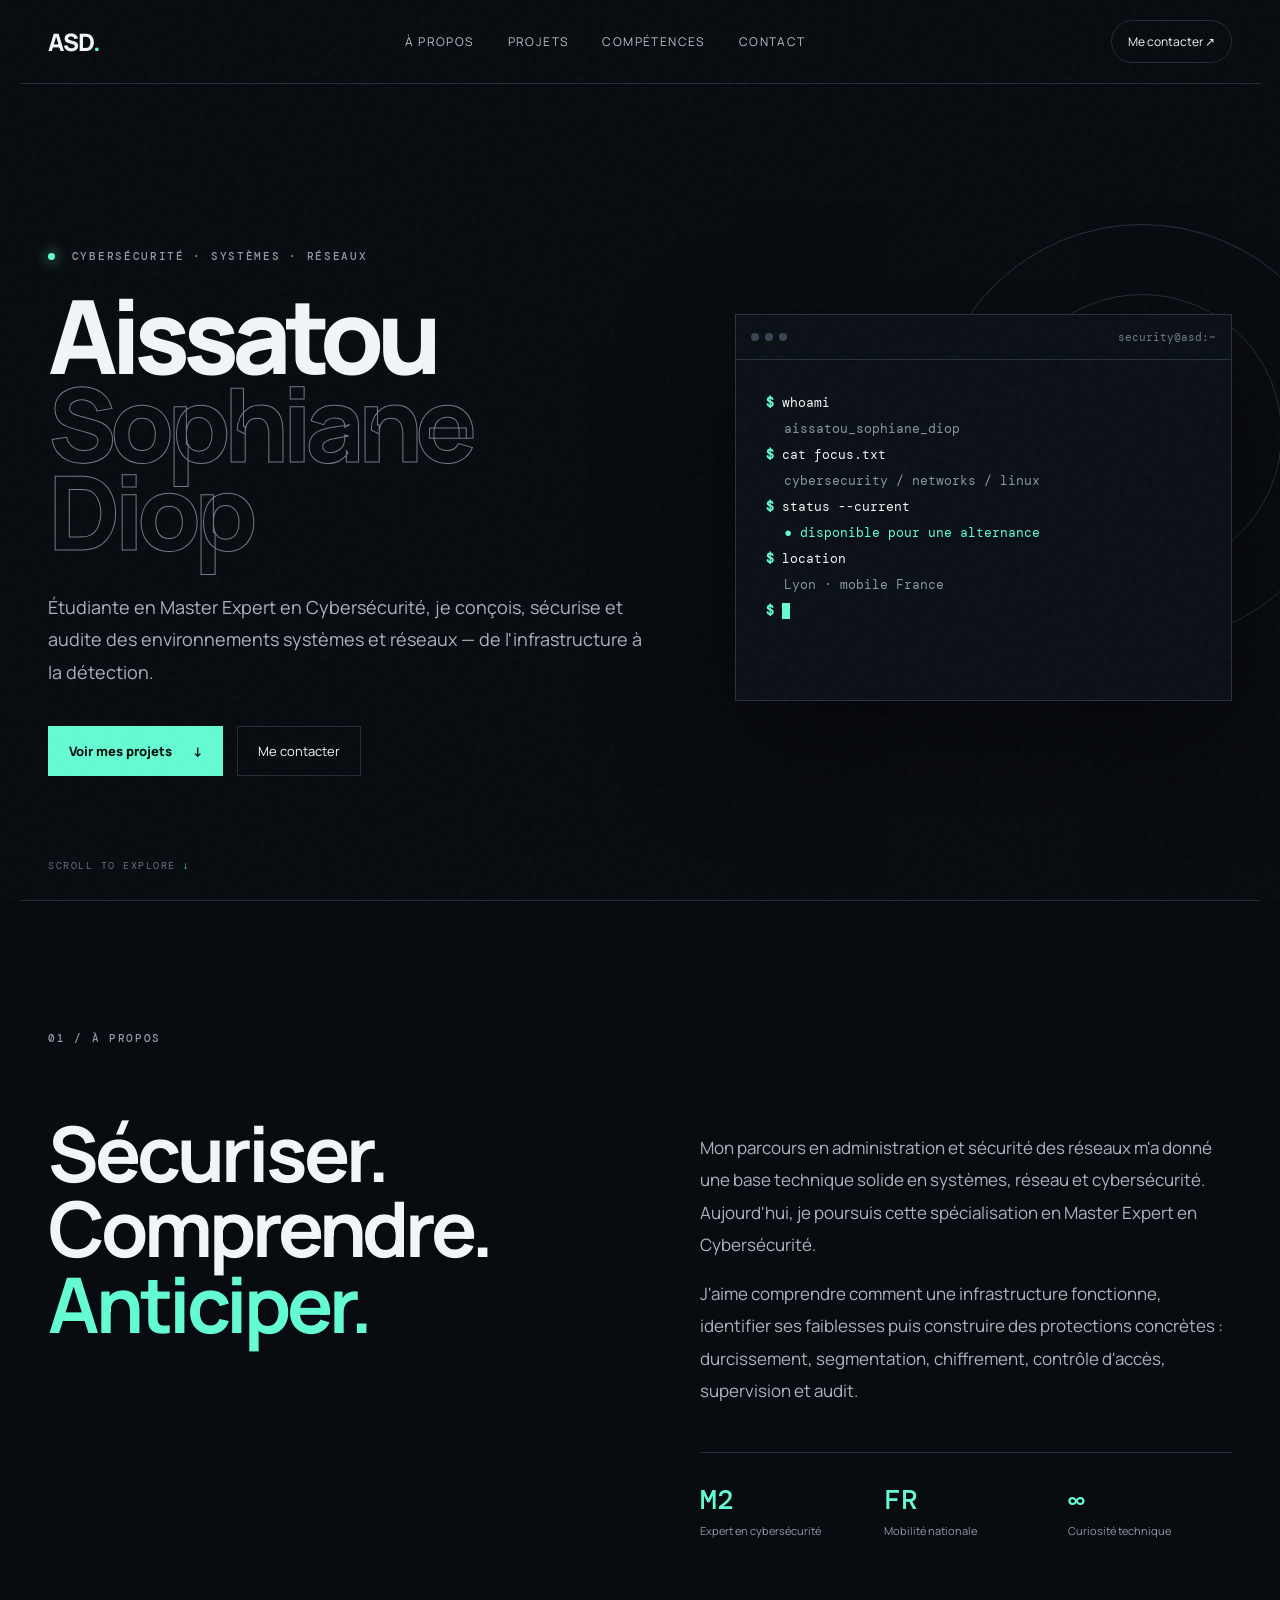
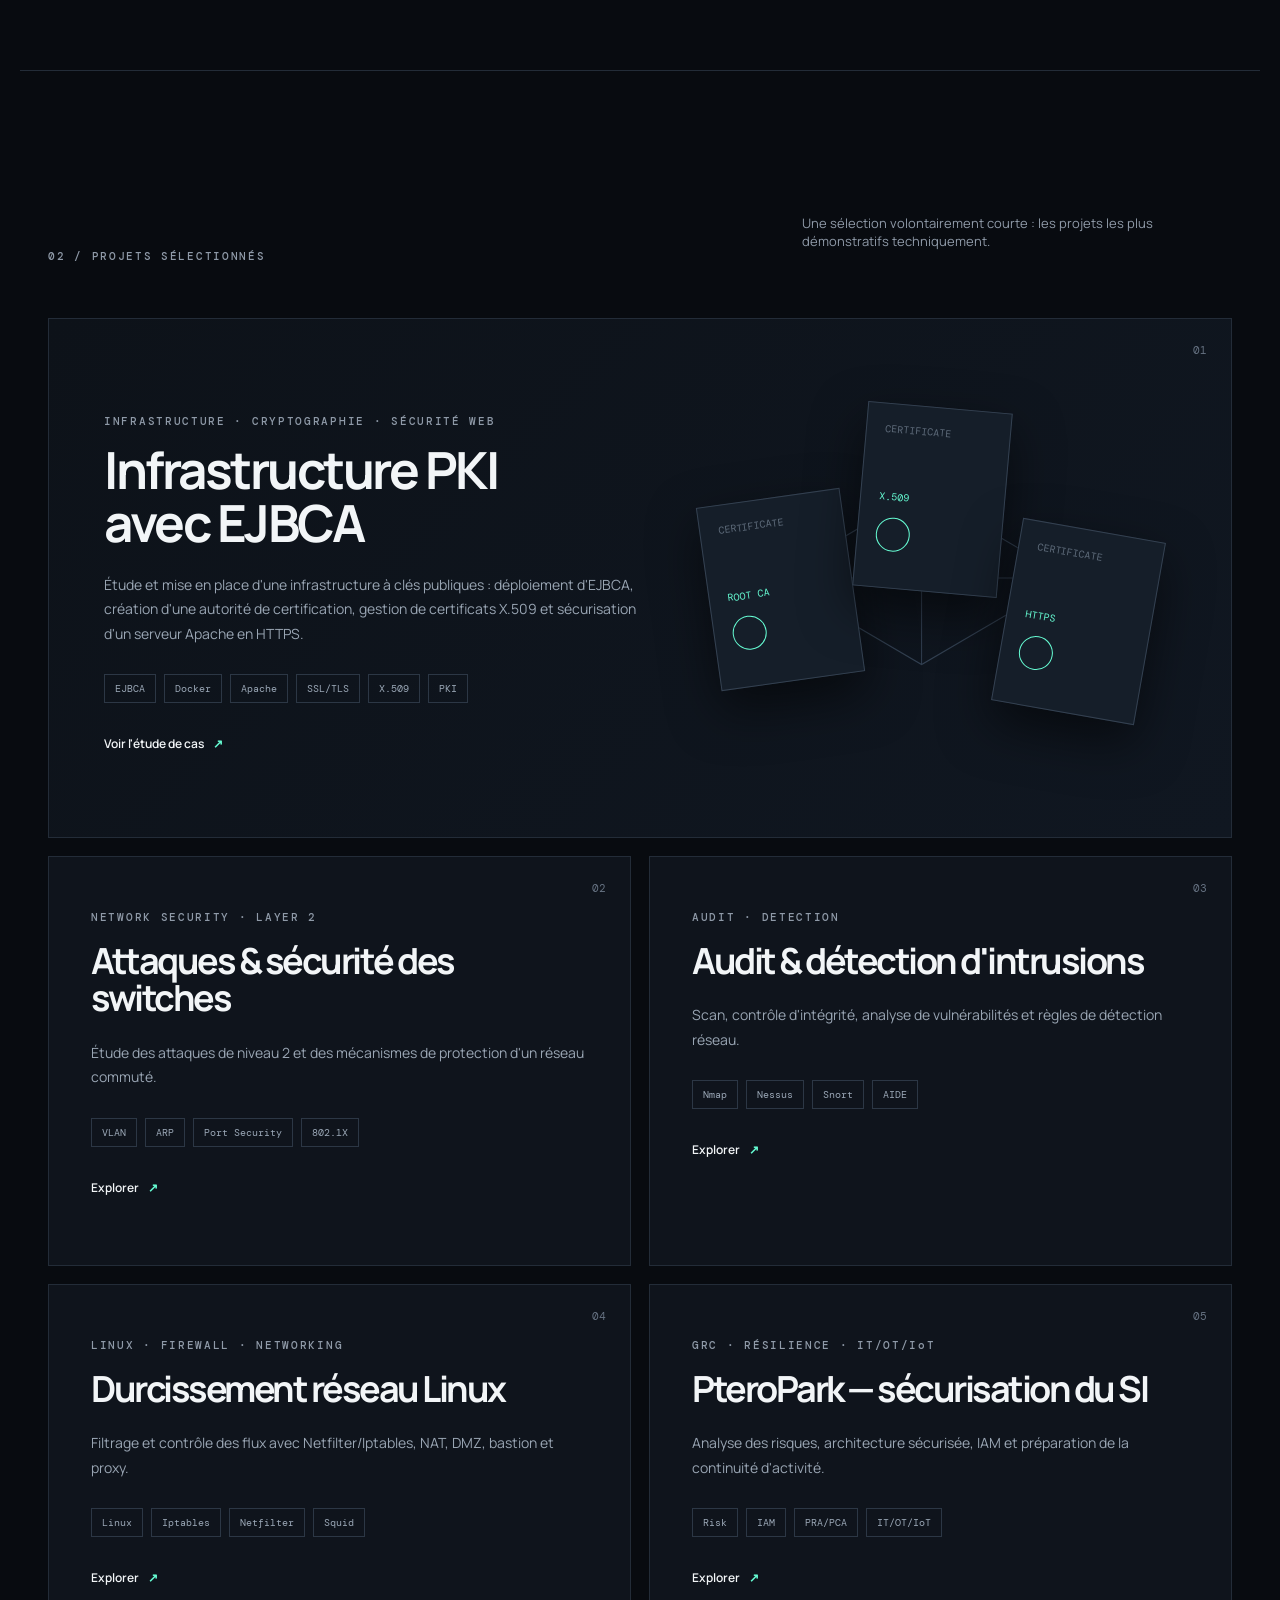
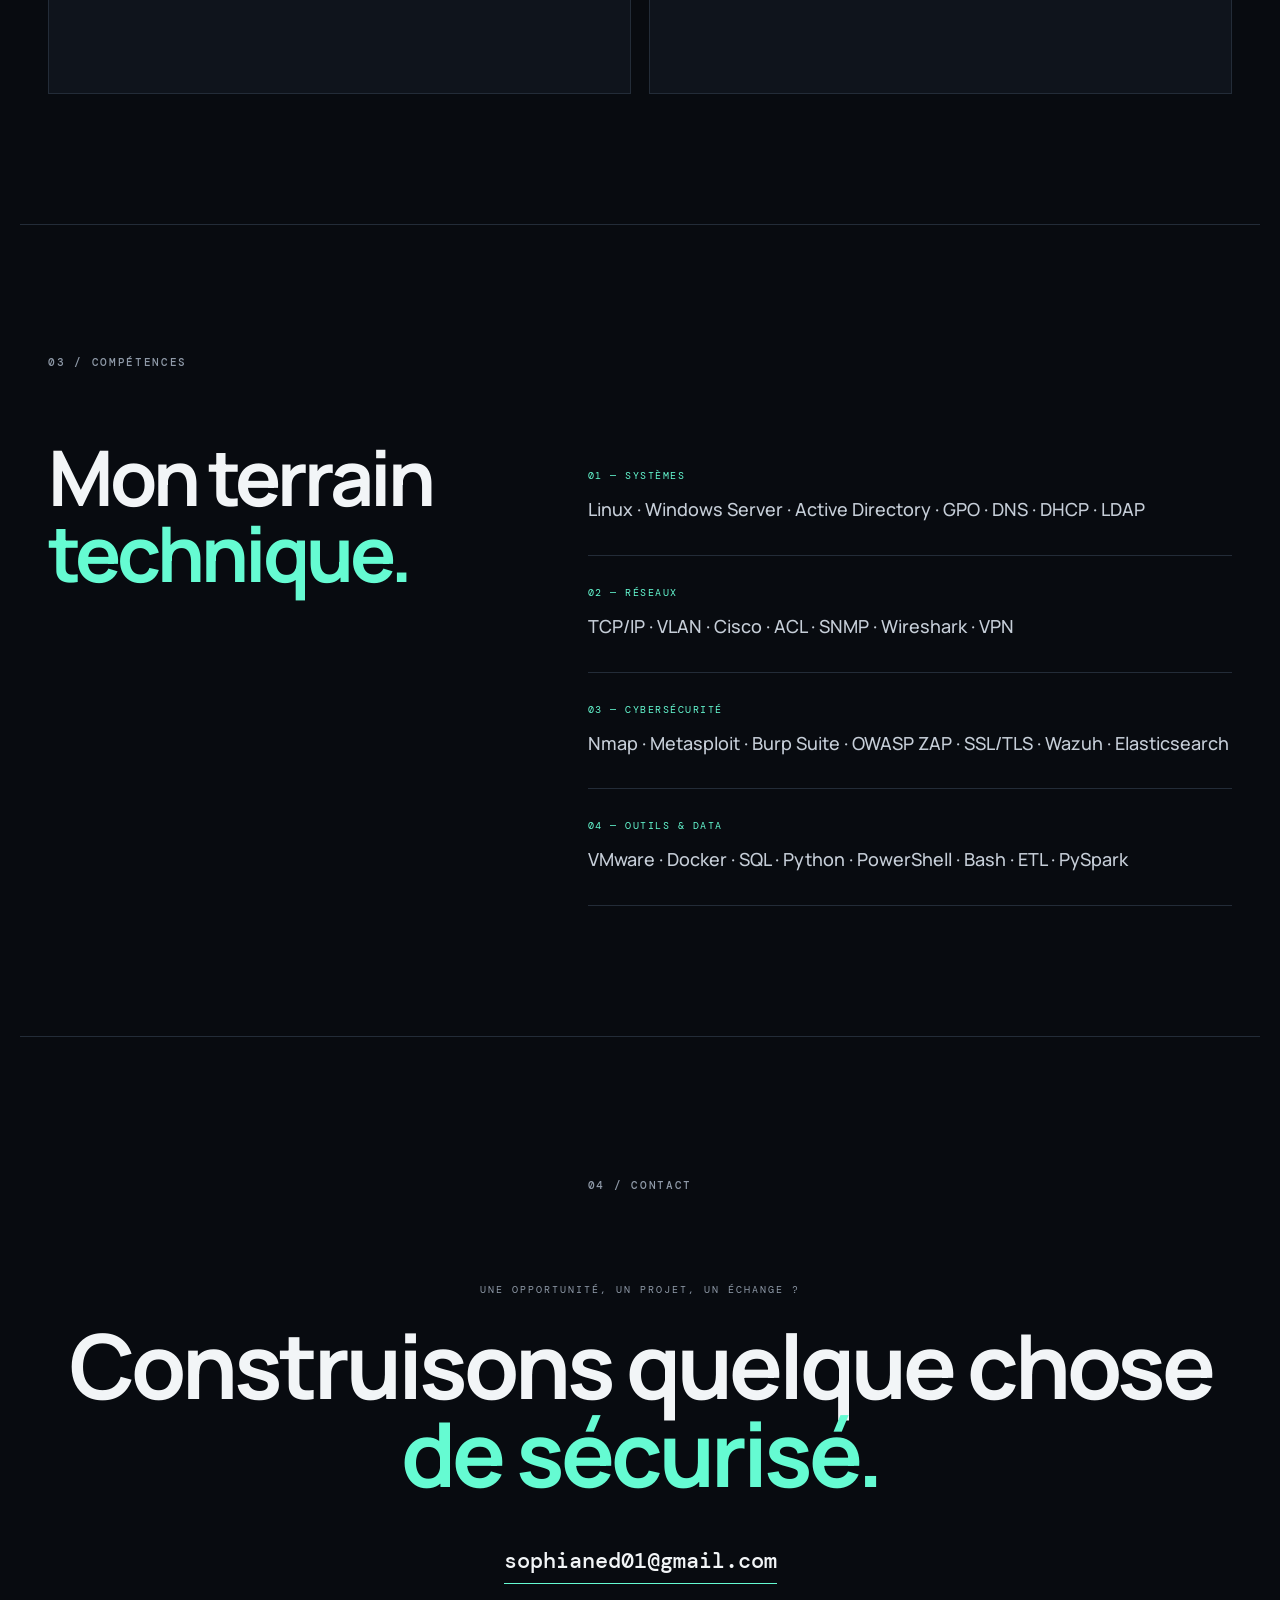
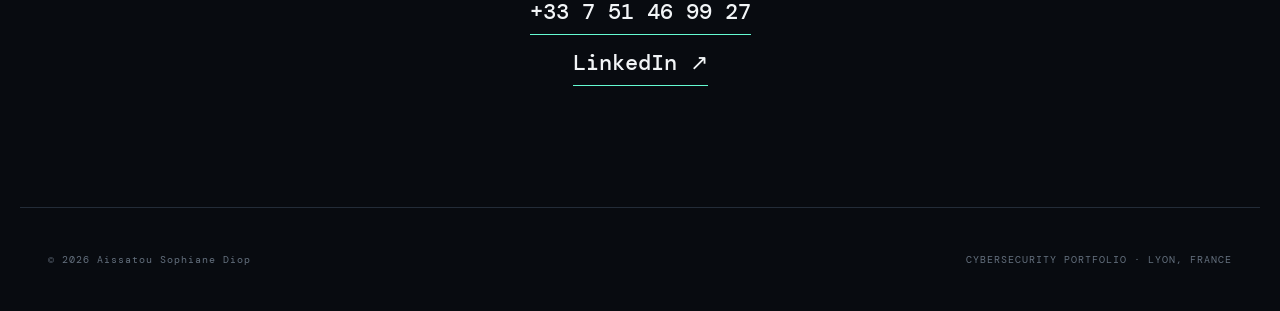
==== index.html @ dedabc11 "Add files via upload" ====
<!DOCTYPE html>
<html lang="fr">
<head>
  <meta charset="UTF-8" />
  <meta name="viewport" content="width=device-width, initial-scale=1.0" />
  <meta name="description" content="Portfolio cybersécurité d'Aissatou Sophiane Diop — systèmes, réseaux, audit et sécurité." />
  <title>Aissatou Sophiane Diop | Cybersécurité</title>
  <link rel="preconnect" href="https://fonts.googleapis.com">
  <link rel="preconnect" href="https://fonts.gstatic.com" crossorigin>
  <link href="https://fonts.googleapis.com/css2?family=DM+Mono:wght@300;400;500&family=Manrope:wght@400;500;600;700;800&display=swap" rel="stylesheet">
  <link rel="stylesheet" href="styles.css" />
</head>
<body>
  <div class="noise"></div>

  <header class="nav">
    <a class="brand" href="#top">ASD<span>.</span></a>
    <nav>
      <a href="#about">À propos</a>
      <a href="#projects">Projets</a>
      <a href="#skills">Compétences</a>
      <a href="#contact">Contact</a>
    </nav>
    <a class="nav-cta" href="#contact">Me contacter ↗</a>
  </header>

  <main id="top">
    <section class="hero">
      <div class="hero-copy reveal">
        <p class="eyebrow"><span class="dot"></span> CYBERSÉCURITÉ · SYSTÈMES · RÉSEAUX</p>
        <h1>Aissatou<br><span>Sophiane Diop</span></h1>
        <p class="hero-text">
          Étudiante en Master Expert en Cybersécurité, je conçois, sécurise et audite
          des environnements systèmes et réseaux — de l'infrastructure à la détection.
        </p>
        <div class="hero-actions">
          <a class="btn primary" href="#projects">Voir mes projets <span>↓</span></a>
          <a class="btn ghost" href="#contact">Me contacter</a>
        </div>
      </div>

      <div class="hero-visual reveal">
        <div class="terminal">
          <div class="terminal-bar">
            <div><i></i><i></i><i></i></div>
            <span>security@asd:~</span>
          </div>
          <div class="terminal-body">
            <p><b>$</b> whoami</p>
            <p class="output">aissatou_sophiane_diop</p>
            <p><b>$</b> cat focus.txt</p>
            <p class="output">cybersecurity / networks / linux</p>
            <p><b>$</b> status --current</p>
            <p class="output success">● disponible pour une alternance</p>
            <p><b>$</b> location</p>
            <p class="output">Lyon · mobile France</p>
            <p class="cursor"><b>$</b> <span></span></p>
          </div>
        </div>
        <div class="orbit orbit-a"></div>
        <div class="orbit orbit-b"></div>
      </div>

      <div class="scroll-note">SCROLL TO EXPLORE <span>↓</span></div>
    </section>

    <section class="about section" id="about">
      <div class="section-index">01 / À PROPOS</div>
      <div class="about-grid">
        <h2 class="reveal">Sécuriser.<br>Comprendre.<br><span>Anticiper.</span></h2>
        <div class="about-copy reveal">
          <p>
            Mon parcours en administration et sécurité des réseaux m'a donné une base
            technique solide en systèmes, réseau et cybersécurité. Aujourd'hui, je poursuis
            cette spécialisation en Master Expert en Cybersécurité.
          </p>
          <p>
            J'aime comprendre comment une infrastructure fonctionne, identifier ses
            faiblesses puis construire des protections concrètes : durcissement,
            segmentation, chiffrement, contrôle d'accès, supervision et audit.
          </p>
          <div class="facts">
            <div><strong>M2</strong><span>Expert en cybersécurité</span></div>
            <div><strong>FR</strong><span>Mobilité nationale</span></div>
            <div><strong>∞</strong><span>Curiosité technique</span></div>
          </div>
        </div>
      </div>
    </section>

    <section class="projects section" id="projects">
      <div class="section-head">
        <div class="section-index">02 / PROJETS SÉLECTIONNÉS</div>
        <p>Une sélection volontairement courte : les projets les plus démonstratifs techniquement.</p>
      </div>

      <article class="project featured reveal">
        <div class="project-number">01</div>
        <div class="project-content">
          <p class="project-type">INFRASTRUCTURE · CRYPTOGRAPHIE · SÉCURITÉ WEB</p>
          <h3>Infrastructure PKI<br>avec EJBCA</h3>
          <p>
            Étude et mise en place d'une infrastructure à clés publiques : déploiement
            d'EJBCA, création d'une autorité de certification, gestion de certificats
            X.509 et sécurisation d'un serveur Apache en HTTPS.
          </p>
          <div class="tags">
            <span>EJBCA</span><span>Docker</span><span>Apache</span>
            <span>SSL/TLS</span><span>X.509</span><span>PKI</span>
          </div>
          <button class="project-link" data-project="pki">Voir l'étude de cas <span>↗</span></button>
        </div>
        <div class="project-art pki-art" aria-hidden="true">
          <div class="cert cert-1"><span>ROOT CA</span><i></i></div>
          <div class="cert cert-2"><span>X.509</span><i></i></div>
          <div class="cert cert-3"><span>HTTPS</span><i></i></div>
          <svg viewBox="0 0 500 360">
            <path d="M105 180 L250 95 L395 180 L250 265 Z" />
            <path d="M250 95 L250 265" />
            <path d="M105 180 L395 180" />
          </svg>
        </div>
      </article>

      <div class="project-grid">
        <article class="project-card reveal">
          <div class="project-number">02</div>
          <p class="project-type">NETWORK SECURITY · LAYER 2</p>
          <h3>Attaques & sécurité des switches</h3>
          <p>Étude des attaques de niveau 2 et des mécanismes de protection d'un réseau commuté.</p>
          <div class="tags">
            <span>VLAN</span><span>ARP</span><span>Port Security</span><span>802.1X</span>
          </div>
          <button class="project-link" data-project="switch">Explorer <span>↗</span></button>
        </article>

        <article class="project-card reveal">
          <div class="project-number">03</div>
          <p class="project-type">AUDIT · DETECTION</p>
          <h3>Audit & détection d'intrusions</h3>
          <p>Scan, contrôle d'intégrité, analyse de vulnérabilités et règles de détection réseau.</p>
          <div class="tags">
            <span>Nmap</span><span>Nessus</span><span>Snort</span><span>AIDE</span>
          </div>
          <button class="project-link" data-project="audit">Explorer <span>↗</span></button>
        </article>

        <article class="project-card reveal">
          <div class="project-number">04</div>
          <p class="project-type">LINUX · FIREWALL · NETWORKING</p>
          <h3>Durcissement réseau Linux</h3>
          <p>Filtrage et contrôle des flux avec Netfilter/Iptables, NAT, DMZ, bastion et proxy.</p>
          <div class="tags">
            <span>Linux</span><span>Iptables</span><span>Netfilter</span><span>Squid</span>
          </div>
          <button class="project-link" data-project="linux">Explorer <span>↗</span></button>
        </article>

        <article class="project-card reveal">
          <div class="project-number">05</div>
          <p class="project-type">GRC · RÉSILIENCE · IT/OT/IoT</p>
          <h3>PteroPark — sécurisation du SI</h3>
          <p>Analyse des risques, architecture sécurisée, IAM et préparation de la continuité d'activité.</p>
          <div class="tags">
            <span>Risk</span><span>IAM</span><span>PRA/PCA</span><span>IT/OT/IoT</span>
          </div>
          <button class="project-link" data-project="ptero">Explorer <span>↗</span></button>
        </article>
      </div>
    </section>

    <section class="skills section" id="skills">
      <div class="section-index">03 / COMPÉTENCES</div>
      <div class="skills-layout">
        <h2 class="reveal">Mon terrain<br><span>technique.</span></h2>
        <div class="skill-groups reveal">
          <div>
            <p>01 — SYSTÈMES</p>
            <h3>Linux · Windows Server · Active Directory · GPO · DNS · DHCP · LDAP</h3>
          </div>
          <div>
            <p>02 — RÉSEAUX</p>
            <h3>TCP/IP · VLAN · Cisco · ACL · SNMP · Wireshark · VPN</h3>
          </div>
          <div>
            <p>03 — CYBERSÉCURITÉ</p>
            <h3>Nmap · Metasploit · Burp Suite · OWASP ZAP · SSL/TLS · Wazuh · Elasticsearch</h3>
          </div>
          <div>
            <p>04 — OUTILS & DATA</p>
            <h3>VMware · Docker · SQL · Python · PowerShell · Bash · ETL · PySpark</h3>
          </div>
        </div>
      </div>
    </section>

    <section class="contact section" id="contact">
      <p class="section-index">04 / CONTACT</p>

<div class="contact-wrap reveal">
    <p>UNE OPPORTUNITÉ, UN PROJET, UN ÉCHANGE ?</p>

    <h2>
        Construisons quelque chose<br>
        <span>de sécurisé.</span>
    </h2>

    <!-- EMAIL -->
    <a href="mailto:sophianed01@gmail.com" class="email">
        sophianed01@gmail.com
    </a>

    <br><br>

    <!-- TÉLÉPHONE -->
    <a href="tel:+33751469927" class="email">
        +33 7 51 46 99 27
    </a>

    <br><br>

    <!-- LINKEDIN -->
    <a href="https://www.linkedin.com/in/aissatou-sophiane-diop/"
       target="_blank"
       rel="noopener noreferrer"
       class="email">
        LinkedIn ↗
    </a>
</div>

</a>
  </main>

  <footer>
    <p>© <span id="year"></span> Aissatou Sophiane Diop</p>
    <p>CYBERSECURITY PORTFOLIO · LYON, FRANCE</p>
  </footer>

  <dialog id="projectModal">
    <button class="close" aria-label="Fermer">×</button>
    <div id="modalContent"></div>
  </dialog>

  <script src="script.js"></script>
</body>
</html>
---- styles.css ----
:root{
  --bg:#080b10;--panel:#0f141c;--panel2:#131a24;--text:#f2f5f7;--muted:#8f9aa8;
  --line:#232c38;--accent:#65fbd2;--accent2:#7c8cff;--max:1240px;
}
*{box-sizing:border-box}html{scroll-behavior:smooth}body{margin:0;background:var(--bg);color:var(--text);
font-family:"Manrope",sans-serif;overflow-x:hidden}.noise{position:fixed;inset:0;pointer-events:none;z-index:20;
opacity:.035;background-image:url("data:image/svg+xml,%3Csvg viewBox='0 0 180 180' xmlns='http://www.w3.org/2000/svg'%3E%3Cfilter id='n'%3E%3CfeTurbulence type='fractalNoise' baseFrequency='.9' numOctaves='4' stitchTiles='stitch'/%3E%3C/filter%3E%3Crect width='100%25' height='100%25' filter='url(%23n)' opacity='.8'/%3E%3C/svg%3E")}
a{color:inherit;text-decoration:none}.nav{height:84px;max-width:var(--max);margin:auto;display:flex;align-items:center;
justify-content:space-between;padding:0 28px;border-bottom:1px solid var(--line);position:relative;z-index:10}.brand{font-size:24px;
font-weight:800;letter-spacing:-1px}.brand span,.about h2 span,.skills h2 span,.contact h2 span{color:var(--accent)}
.nav nav{display:flex;gap:34px}.nav nav a{font-size:12px;text-transform:uppercase;letter-spacing:1.4px;color:#b9c2cc}
.nav nav a:hover{color:var(--accent)}.nav-cta{border:1px solid var(--line);padding:12px 16px;border-radius:99px;font-size:12px}
.hero{min-height:calc(100vh - 84px);max-width:var(--max);margin:auto;padding:100px 28px 70px;display:grid;
grid-template-columns:1.1fr .9fr;gap:80px;align-items:center;position:relative}.eyebrow,.project-type,.section-index{
font:500 11px "DM Mono",monospace;letter-spacing:1.7px;color:var(--muted)}.dot{width:7px;height:7px;border-radius:50%;
background:var(--accent);display:inline-block;margin-right:8px;box-shadow:0 0 14px var(--accent)}h1{font-size:clamp(64px,8vw,118px);
line-height:.86;letter-spacing:-7px;margin:28px 0 36px;font-weight:800}h1 span{color:transparent;-webkit-text-stroke:1px #6f7b89}
.hero-text{font-size:18px;line-height:1.8;color:#aab4c0;max-width:620px}.hero-actions{display:flex;gap:14px;margin-top:38px}
.btn{padding:15px 20px;border:1px solid var(--line);font-size:13px}.btn.primary{background:var(--accent);color:#06100d;border-color:var(--accent);
font-weight:800}.btn span{margin-left:18px}.terminal{background:#0b1017;border:1px solid #273241;box-shadow:0 40px 100px #0008;position:relative;z-index:2}
.terminal-bar{height:45px;border-bottom:1px solid #273241;display:flex;align-items:center;justify-content:space-between;padding:0 15px;
font:11px "DM Mono";color:#6f7a88}.terminal-bar i{display:inline-block;width:8px;height:8px;border-radius:50%;background:#394352;margin-right:6px}
.terminal-body{padding:30px;font:13px/2 "DM Mono";min-height:340px}.terminal-body p{margin:0}.terminal-body b{color:var(--accent)}
.output{color:#8895a5;padding-left:18px}.output.success{color:var(--accent)}.cursor span{display:inline-block;width:8px;height:16px;
background:var(--accent);vertical-align:middle;animation:blink 1s steps(1) infinite}@keyframes blink{50%{opacity:0}}
.hero-visual{position:relative}.orbit{position:absolute;border:1px solid #263140;border-radius:50%;z-index:0}.orbit-a{width:420px;height:420px;
right:-120px;top:-90px}.orbit-b{width:280px;height:280px;right:-50px;top:-20px}.scroll-note{position:absolute;bottom:28px;left:28px;
font:10px "DM Mono";letter-spacing:1.5px;color:#657181}.scroll-note span{color:var(--accent)}.section{max-width:var(--max);margin:auto;
padding:130px 28px;border-top:1px solid var(--line)}.about-grid{display:grid;grid-template-columns:1fr 1fr;gap:120px;margin-top:70px}
h2{font-size:clamp(50px,6vw,84px);line-height:.98;letter-spacing:-4px;margin:0}.about-copy>p{font-size:17px;line-height:1.9;color:#aab4c0}
.facts{display:grid;grid-template-columns:repeat(3,1fr);border-top:1px solid var(--line);margin-top:45px;padding-top:28px;gap:20px}
.facts strong{display:block;font:500 28px "DM Mono";color:var(--accent)}.facts span{font-size:11px;color:var(--muted)}
.section-head{display:flex;justify-content:space-between;align-items:end;margin-bottom:55px}.section-head>p{color:var(--muted);font-size:13px;max-width:430px}
.project{border:1px solid var(--line);background:linear-gradient(135deg,#0d1219,#101721);position:relative}.featured{min-height:520px;
display:grid;grid-template-columns:1.05fr .95fr;padding:55px;overflow:hidden}.project-number{font:11px "DM Mono";color:#667282;position:absolute;top:24px;right:24px}
.project-content{align-self:center;position:relative;z-index:2}.project h3,.project-card h3{font-size:clamp(34px,4vw,58px);line-height:1.03;
letter-spacing:-2.5px;margin:15px 0 24px}.project-content>p:not(.project-type),.project-card>p:not(.project-type){color:#99a5b3;line-height:1.75;font-size:14px;max-width:560px}
.tags{display:flex;gap:8px;flex-wrap:wrap;margin:28px 0}.tags span{font:10px "DM Mono";padding:7px 10px;border:1px solid #2c3745;color:#9ba8b7}
.project-link{background:none;border:0;color:var(--text);padding:0;font:600 12px "Manrope";cursor:pointer}.project-link span{color:var(--accent);margin-left:7px}
.project-art{position:relative;min-height:400px}.project-art svg{position:absolute;width:100%;height:100%;inset:0;fill:none;stroke:#334152;stroke-width:1}
.cert{position:absolute;width:145px;height:185px;background:#151e29;border:1px solid #344151;z-index:2;padding:18px;font:10px "DM Mono";
box-shadow:0 20px 50px #0008}.cert:before{content:"CERTIFICATE";display:block;color:#5f6c7b;margin-bottom:55px}.cert i{display:block;width:34px;height:34px;
border:1px solid var(--accent);border-radius:50%;margin-top:14px}.cert-1{left:8%;top:30%;transform:rotate(-8deg)}.cert-2{left:38%;top:8%;transform:rotate(5deg)}
.cert-3{right:5%;top:38%;transform:rotate(10deg)}.cert span{color:var(--accent)}.project-grid{display:grid;grid-template-columns:1fr 1fr;gap:18px;margin-top:18px}
.project-card{min-height:410px;padding:42px;border:1px solid var(--line);background:var(--panel);position:relative;transition:.3s}
.project-card:hover{transform:translateY(-5px);border-color:#3b4b5f}.project-card h3{font-size:36px;margin-top:18px}.skills-layout{display:grid;
grid-template-columns:.8fr 1.2fr;gap:110px;margin-top:70px}.skill-groups>div{padding:30px 0;border-bottom:1px solid var(--line)}
.skill-groups p{font:10px "DM Mono";letter-spacing:1.5px;color:var(--accent);margin:0 0 12px}.skill-groups h3{font-size:18px;
line-height:1.7;font-weight:500;margin:0;color:#c6ced8}.contact{text-align:center}.contact-wrap{padding-top:70px}.contact-wrap>p:first-child{font:10px "DM Mono";
letter-spacing:2px;color:var(--muted)}.contact h2{font-size:clamp(52px,7vw,96px);margin:25px 0 50px}.email{font:500 clamp(15px,2vw,22px) "DM Mono";
border-bottom:1px solid var(--accent);padding-bottom:8px}.contact-note{color:#677381;font-size:11px;margin-top:24px}footer{max-width:var(--max);margin:auto;
padding:35px 28px;border-top:1px solid var(--line);display:flex;justify-content:space-between;color:#64707e;font:10px "DM Mono";letter-spacing:1px}
dialog{width:min(760px,90vw);background:#0d131b;color:var(--text);border:1px solid #2a3543;padding:45px;box-shadow:0 40px 120px #000;
position:fixed}dialog::backdrop{background:#030508d9;backdrop-filter:blur(6px)}.close{position:absolute;right:20px;top:16px;border:0;background:none;
color:#fff;font-size:28px;cursor:pointer}#modalContent .modal-kicker{font:10px "DM Mono";color:var(--accent);letter-spacing:1.5px}
#modalContent h3{font-size:42px;letter-spacing:-2px;margin:12px 0 22px}#modalContent p,#modalContent li{color:#9ca8b6;line-height:1.8;font-size:14px}
#modalContent ul{padding-left:18px}.reveal{opacity:0;transform:translateY(22px);transition:.8s ease}.reveal.visible{opacity:1;transform:none}
@media(max-width:850px){.nav nav{display:none}.nav-cta{display:none}.hero{grid-template-columns:1fr;padding-top:65px}.hero-visual{margin-top:10px}
h1{letter-spacing:-4px}.about-grid,.skills-layout{grid-template-columns:1fr;gap:55px}.featured{grid-template-columns:1fr;padding:35px}.project-art{min-height:330px}
.project-grid{grid-template-columns:1fr}.section{padding:90px 22px}.section-head{display:block}.section-head>p{margin-top:22px}.facts{grid-template-columns:1fr 1fr 1fr}
footer{display:block}.nav{padding:0 22px}}
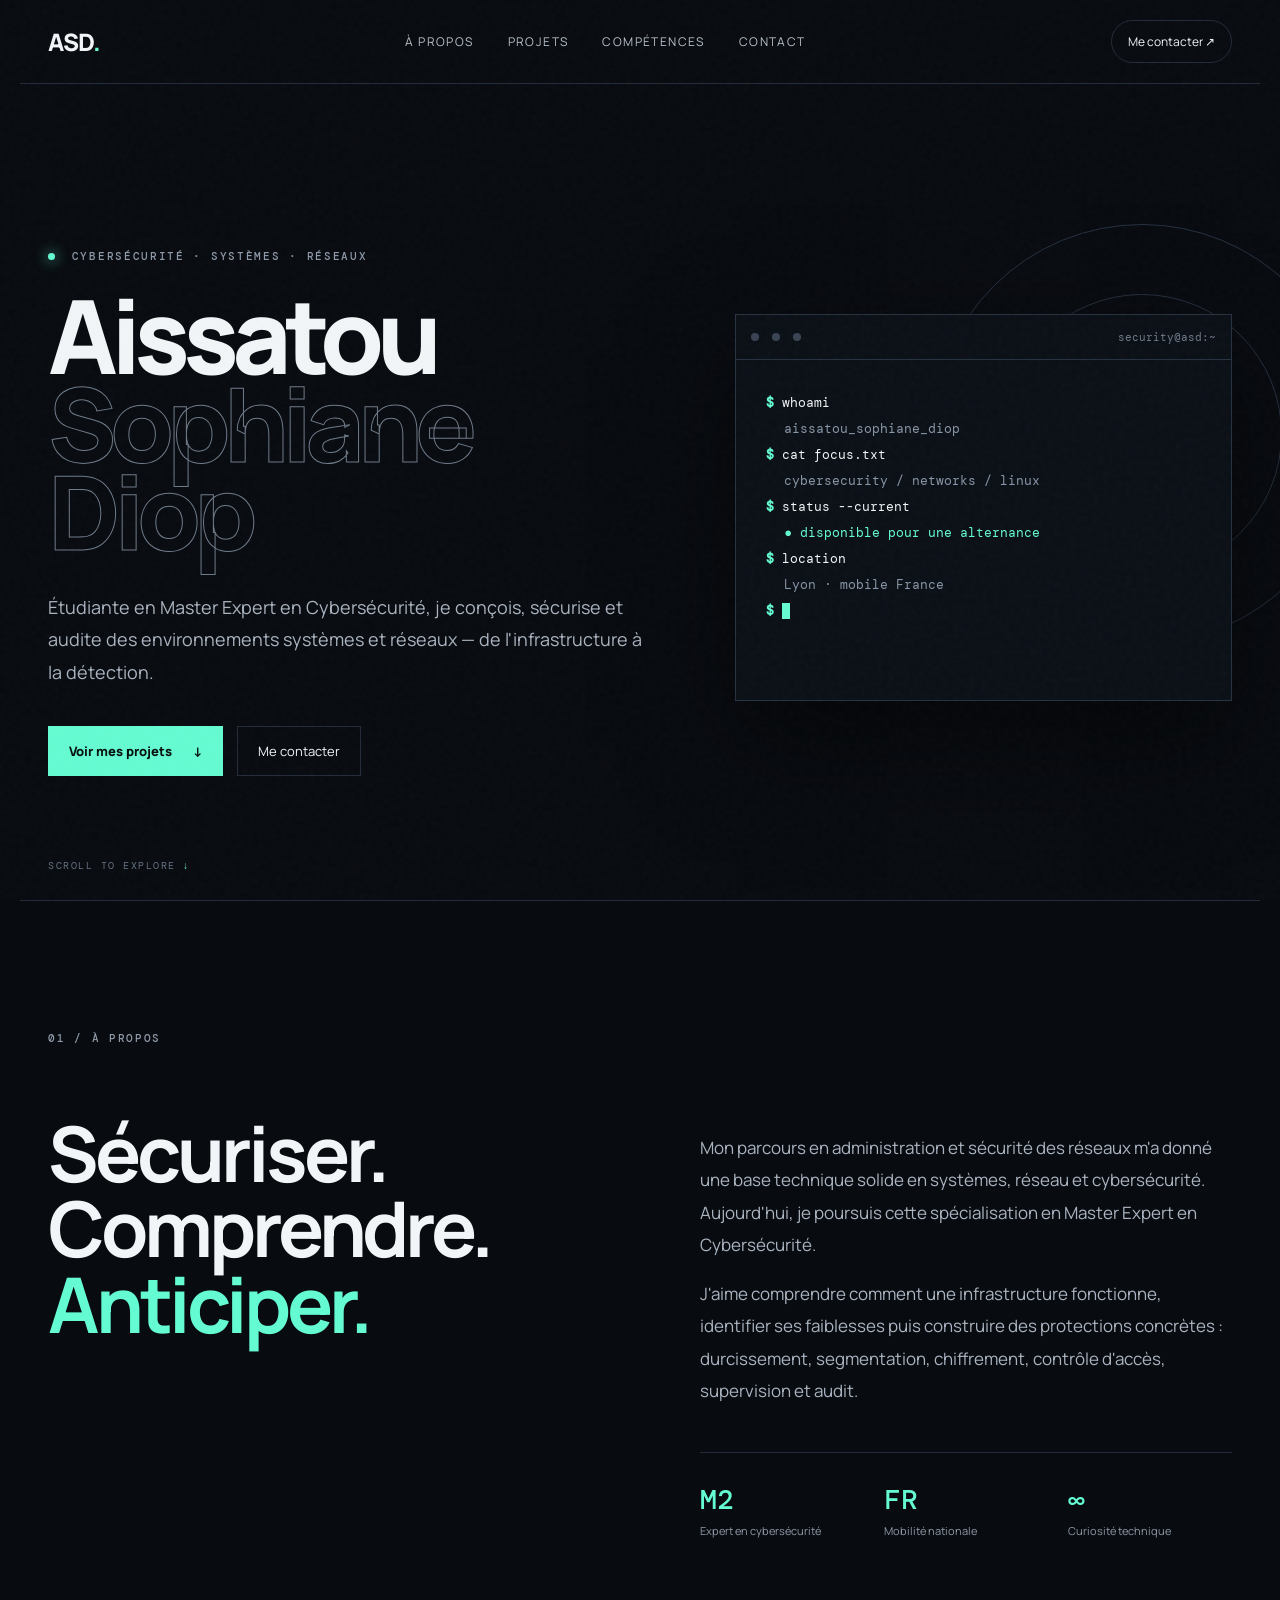
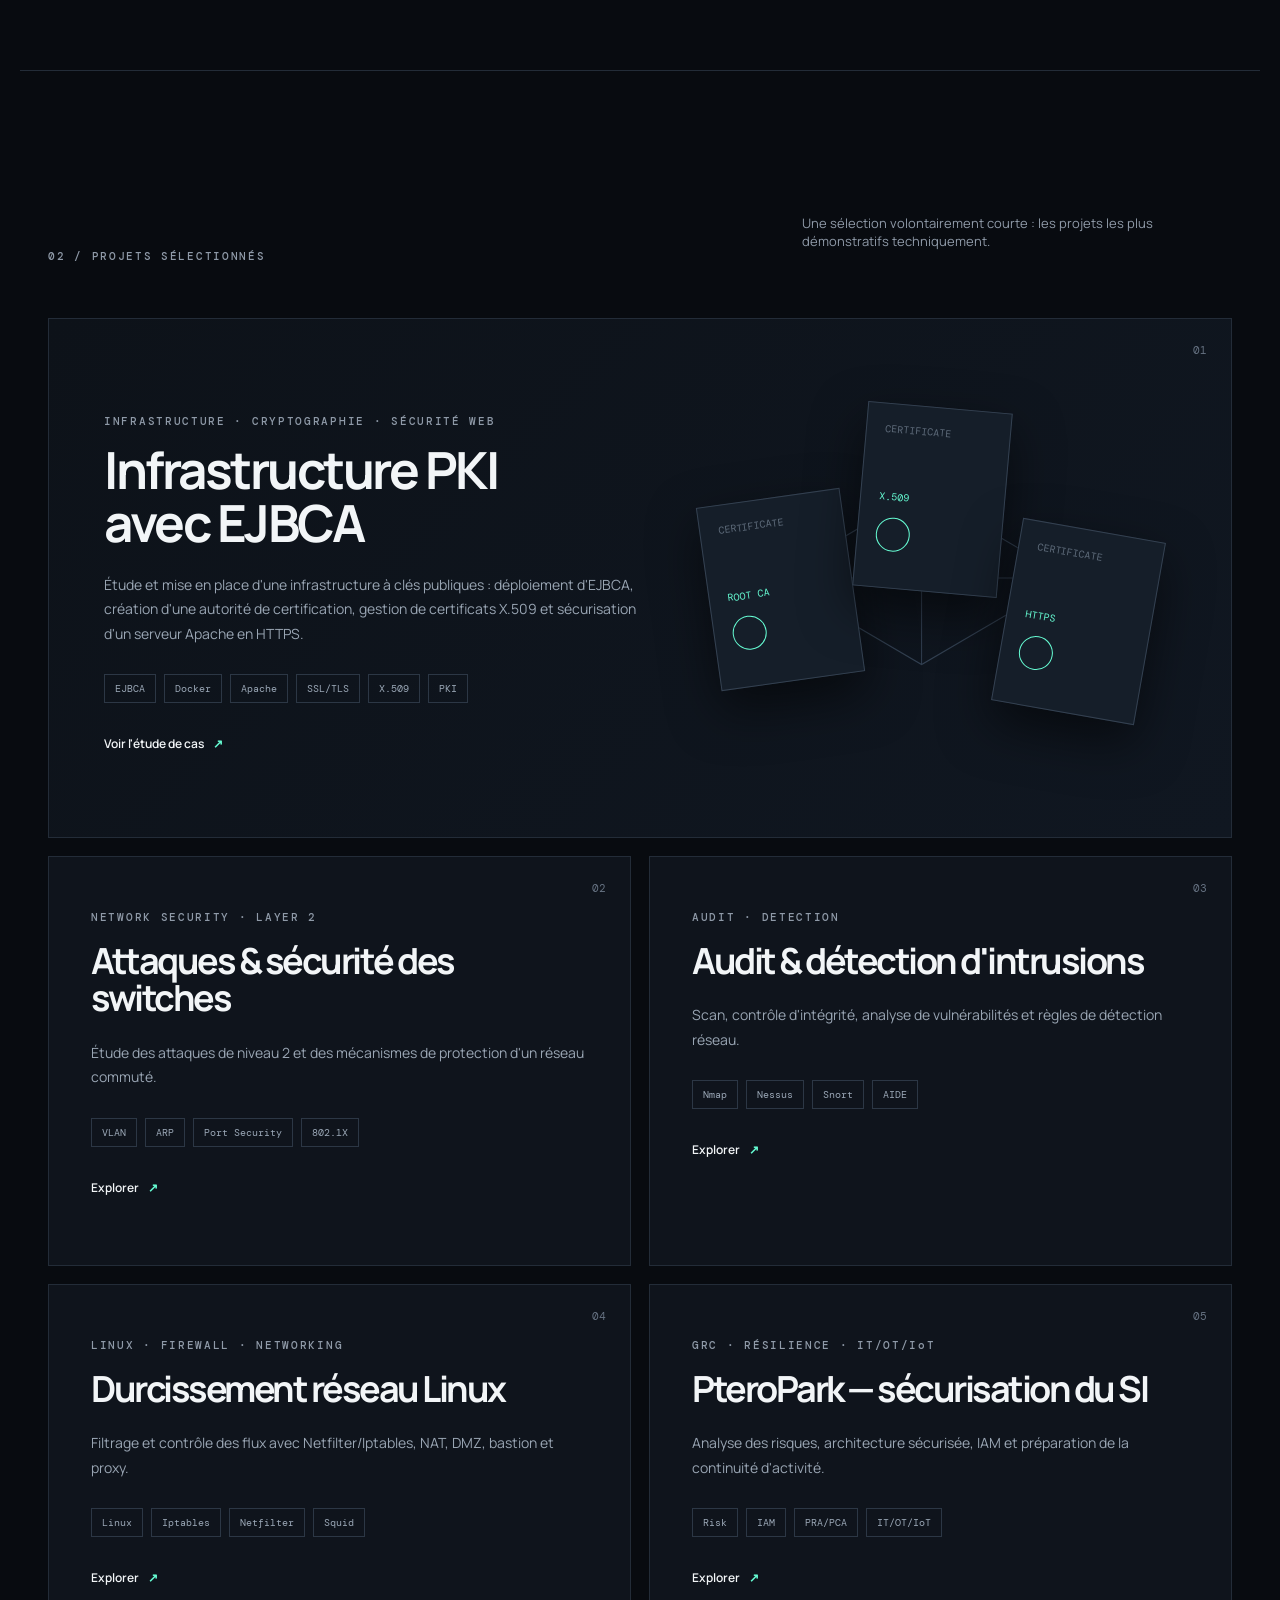
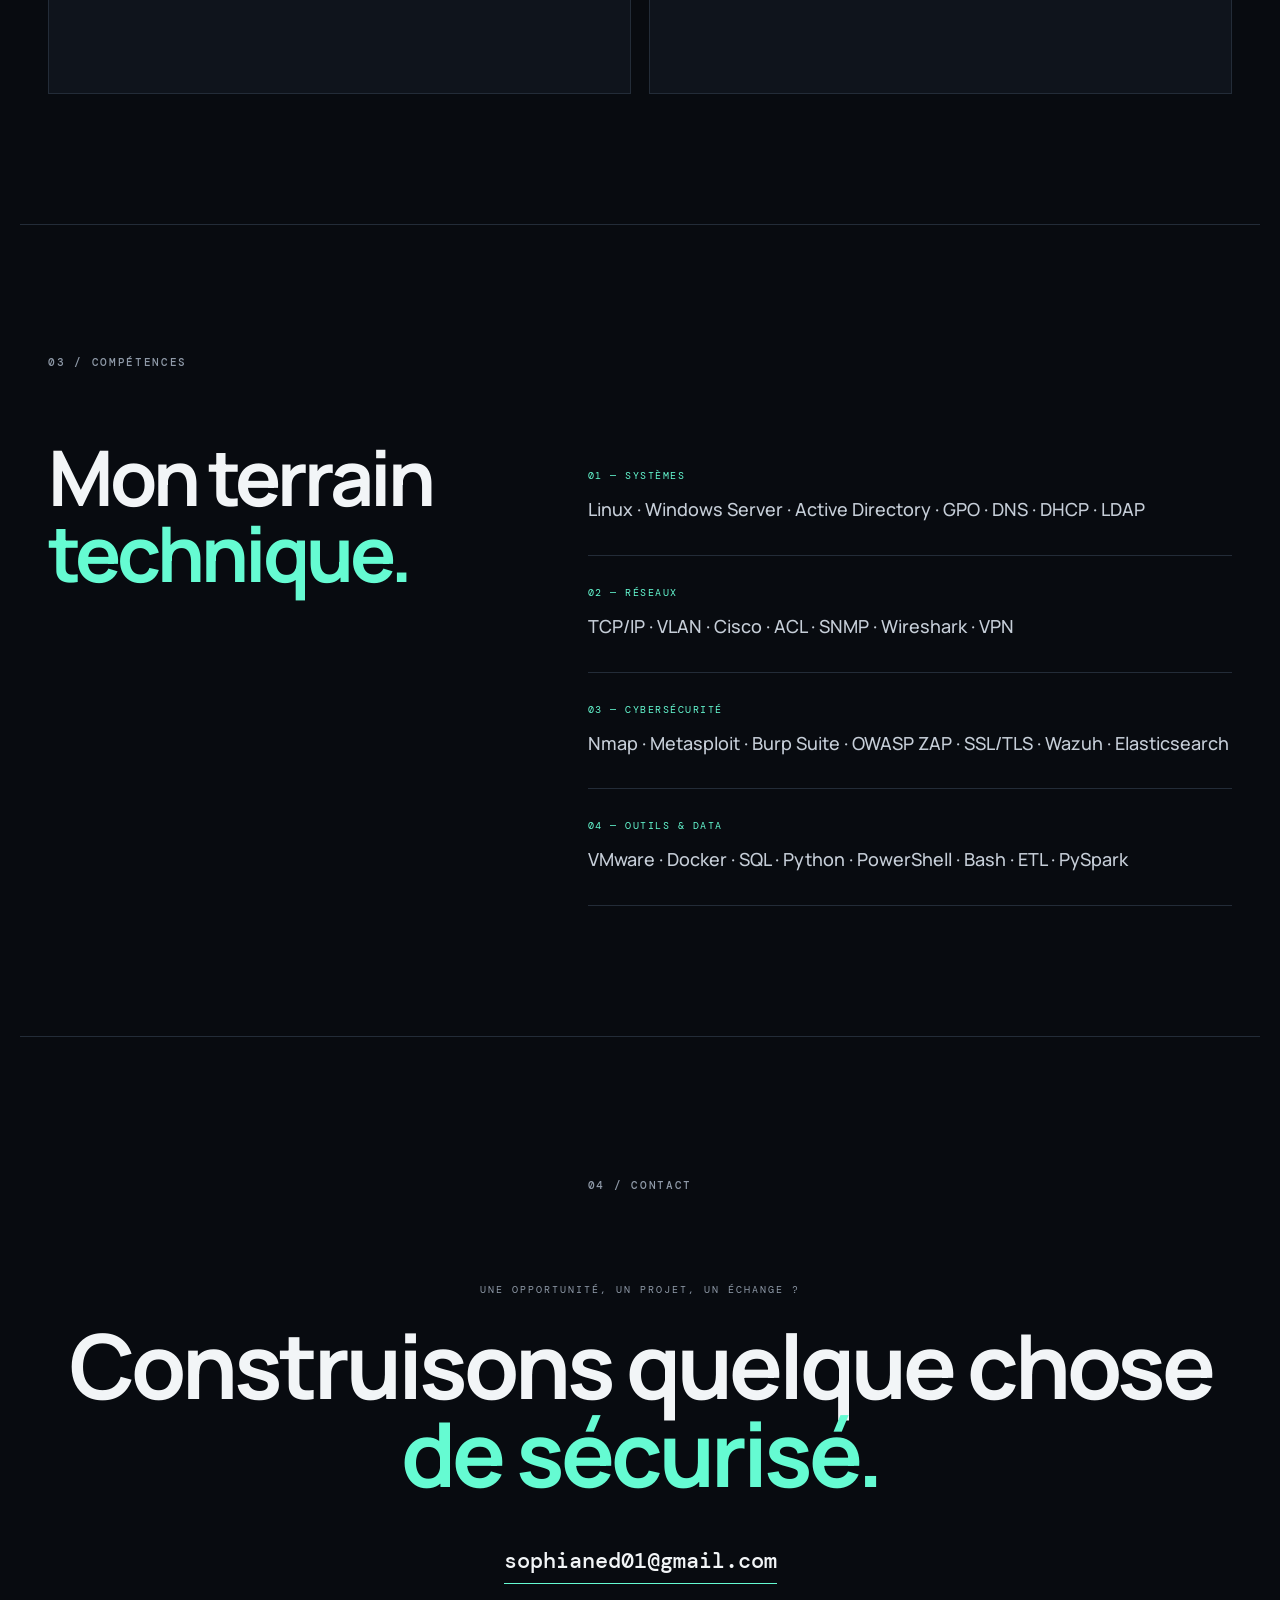
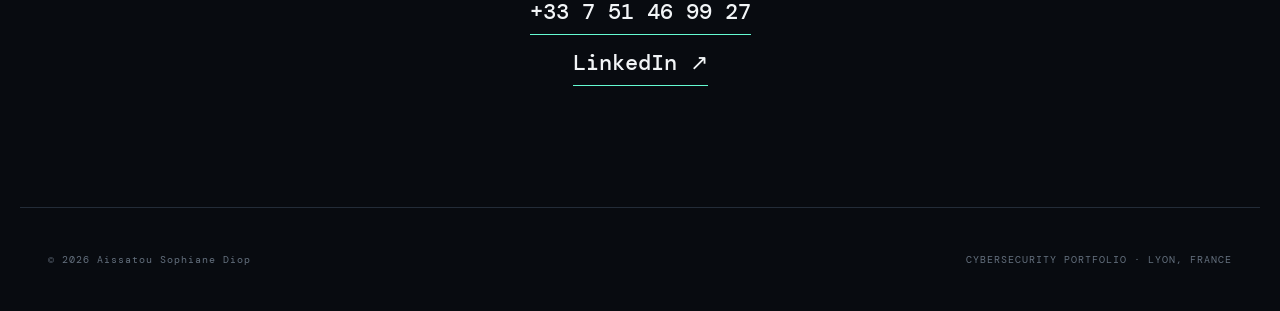
==== commit 5e1de45f: "Update index.html" ====
--- a/index.html
+++ b/index.html
@@ -1,246 +1,756 @@
 <!DOCTYPE html>
 <html lang="fr">
+
 <head>
   <meta charset="UTF-8" />
   <meta name="viewport" content="width=device-width, initial-scale=1.0" />
-  <meta name="description" content="Portfolio cybersécurité d'Aissatou Sophiane Diop — systèmes, réseaux, audit et sécurité." />
+
+  <!-- SEO -->
   <title>Aissatou Sophiane Diop | Cybersécurité</title>
-  <link rel="preconnect" href="https://fonts.googleapis.com">
-  <link rel="preconnect" href="https://fonts.gstatic.com" crossorigin>
-  <link href="https://fonts.googleapis.com/css2?family=DM+Mono:wght@300;400;500&family=Manrope:wght@400;500;600;700;800&display=swap" rel="stylesheet">
+
+  <meta
+    name="description"
+    content="Portfolio d'Aissatou Sophiane Diop — Cybersécurité, systèmes, réseaux, audit et sécurité des infrastructures."
+  />
+
+  <meta name="author" content="Aissatou Sophiane Diop" />
+
+  <!-- PARTAGE DU SITE -->
+  <meta
+    property="og:title"
+    content="Aissatou Sophiane Diop | Portfolio Cybersécurité"
+  />
+
+  <meta
+    property="og:description"
+    content="Découvrez mes projets en cybersécurité, systèmes et réseaux."
+  />
+
+  <meta property="og:type" content="website" />
+
+  <meta
+    property="og:url"
+    content="https://sophianed.github.io/portfolio/"
+  />
+
+  <!-- FAVICON ASD -->
+  <link
+    rel="icon"
+    href="data:image/svg+xml,<svg xmlns=%22http://www.w3.org/2000/svg%22 viewBox=%220 0 100 100%22><rect width=%22100%22 height=%22100%22 rx=%2220%22 fill=%22%230b1117%22/><text x=%2250%22 y=%2264%22 font-size=%2242%22 text-anchor=%22middle%22 fill=%22%2365fbd2%22 font-family=%22Arial%22 font-weight=%22700%22>ASD</text></svg>"
+  />
+
+  <!-- POLICES -->
+  <link rel="preconnect" href="https://fonts.googleapis.com" />
+  <link rel="preconnect" href="https://fonts.gstatic.com" crossorigin />
+
+  <link
+    href="https://fonts.googleapis.com/css2?family=DM+Mono:wght@300;400;500&family=Manrope:wght@400;500;600;700;800&display=swap"
+    rel="stylesheet"
+  />
+
+  <!-- CSS -->
   <link rel="stylesheet" href="styles.css" />
 </head>
+
+
 <body>
+
   <div class="noise"></div>
 
+
+  <!-- =========================
+       NAVIGATION
+  ========================== -->
+
   <header class="nav">
-    <a class="brand" href="#top">ASD<span>.</span></a>
+
+    <a class="brand" href="#top">
+      ASD<span>.</span>
+    </a>
+
     <nav>
       <a href="#about">À propos</a>
       <a href="#projects">Projets</a>
       <a href="#skills">Compétences</a>
       <a href="#contact">Contact</a>
     </nav>
-    <a class="nav-cta" href="#contact">Me contacter ↗</a>
+
+    <a class="nav-cta" href="#contact">
+      Me contacter ↗
+    </a>
+
   </header>
 
+
   <main id="top">
+
+
+    <!-- =========================
+         ACCUEIL
+    ========================== -->
+
     <section class="hero">
+
       <div class="hero-copy reveal">
-        <p class="eyebrow"><span class="dot"></span> CYBERSÉCURITÉ · SYSTÈMES · RÉSEAUX</p>
-        <h1>Aissatou<br><span>Sophiane Diop</span></h1>
+
+        <p class="eyebrow">
+          <span class="dot"></span>
+          CYBERSÉCURITÉ · SYSTÈMES · RÉSEAUX
+        </p>
+
+        <h1>
+          Aissatou<br>
+          <span>Sophiane Diop</span>
+        </h1>
+
         <p class="hero-text">
-          Étudiante en Master Expert en Cybersécurité, je conçois, sécurise et audite
-          des environnements systèmes et réseaux — de l'infrastructure à la détection.
+          Étudiante en Master Expert en Cybersécurité, je conçois,
+          sécurise et audite des environnements systèmes et réseaux —
+          de l'infrastructure à la détection.
         </p>
+
         <div class="hero-actions">
-          <a class="btn primary" href="#projects">Voir mes projets <span>↓</span></a>
-          <a class="btn ghost" href="#contact">Me contacter</a>
+
+          <a class="btn primary" href="#projects">
+            Voir mes projets <span>↓</span>
+          </a>
+
+          <a class="btn ghost" href="#contact">
+            Me contacter
+          </a>
+
         </div>
-      </div>
+
+      </div>
+
+
+      <!-- TERMINAL -->
 
       <div class="hero-visual reveal">
+
         <div class="terminal">
+
           <div class="terminal-bar">
-            <div><i></i><i></i><i></i></div>
+
+            <div>
+              <i></i>
+              <i></i>
+              <i></i>
+            </div>
+
             <span>security@asd:~</span>
-          </div>
+
+          </div>
+
+
           <div class="terminal-body">
-            <p><b>$</b> whoami</p>
-            <p class="output">aissatou_sophiane_diop</p>
-            <p><b>$</b> cat focus.txt</p>
-            <p class="output">cybersecurity / networks / linux</p>
-            <p><b>$</b> status --current</p>
-            <p class="output success">● disponible pour une alternance</p>
-            <p><b>$</b> location</p>
-            <p class="output">Lyon · mobile France</p>
-            <p class="cursor"><b>$</b> <span></span></p>
-          </div>
+
+            <p>
+              <b>$</b> whoami
+            </p>
+
+            <p class="output">
+              aissatou_sophiane_diop
+            </p>
+
+
+            <p>
+              <b>$</b> cat focus.txt
+            </p>
+
+            <p class="output">
+              cybersecurity / networks / linux
+            </p>
+
+
+            <p>
+              <b>$</b> status --current
+            </p>
+
+            <p class="output success">
+              ● disponible pour une alternance
+            </p>
+
+
+            <p>
+              <b>$</b> location
+            </p>
+
+            <p class="output">
+              Lyon · mobile France
+            </p>
+
+
+            <p class="cursor">
+              <b>$</b> <span></span>
+            </p>
+
+          </div>
+
         </div>
+
         <div class="orbit orbit-a"></div>
         <div class="orbit orbit-b"></div>
-      </div>
-
-      <div class="scroll-note">SCROLL TO EXPLORE <span>↓</span></div>
+
+      </div>
+
+
+      <div class="scroll-note">
+        SCROLL TO EXPLORE <span>↓</span>
+      </div>
+
     </section>
 
+
+
+    <!-- =========================
+         À PROPOS
+    ========================== -->
+
     <section class="about section" id="about">
-      <div class="section-index">01 / À PROPOS</div>
+
+      <div class="section-index">
+        01 / À PROPOS
+      </div>
+
+
       <div class="about-grid">
-        <h2 class="reveal">Sécuriser.<br>Comprendre.<br><span>Anticiper.</span></h2>
+
+        <h2 class="reveal">
+          Sécuriser.<br>
+          Comprendre.<br>
+          <span>Anticiper.</span>
+        </h2>
+
+
         <div class="about-copy reveal">
+
           <p>
-            Mon parcours en administration et sécurité des réseaux m'a donné une base
-            technique solide en systèmes, réseau et cybersécurité. Aujourd'hui, je poursuis
-            cette spécialisation en Master Expert en Cybersécurité.
-          </p>
+            Mon parcours en administration et sécurité des réseaux
+            m'a donné une base technique solide en systèmes, réseau
+            et cybersécurité. Aujourd'hui, je poursuis cette
+            spécialisation en Master Expert en Cybersécurité.
+          </p>
+
           <p>
-            J'aime comprendre comment une infrastructure fonctionne, identifier ses
-            faiblesses puis construire des protections concrètes : durcissement,
-            segmentation, chiffrement, contrôle d'accès, supervision et audit.
-          </p>
+            J'aime comprendre comment une infrastructure fonctionne,
+            identifier ses faiblesses puis construire des protections
+            concrètes : durcissement, segmentation, chiffrement,
+            contrôle d'accès, supervision et audit.
+          </p>
+
+
           <div class="facts">
-            <div><strong>M2</strong><span>Expert en cybersécurité</span></div>
-            <div><strong>FR</strong><span>Mobilité nationale</span></div>
-            <div><strong>∞</strong><span>Curiosité technique</span></div>
-          </div>
+
+            <div>
+              <strong>M2</strong>
+              <span>Expert en cybersécurité</span>
+            </div>
+
+            <div>
+              <strong>FR</strong>
+              <span>Mobilité nationale</span>
+            </div>
+
+            <div>
+              <strong>∞</strong>
+              <span>Curiosité technique</span>
+            </div>
+
+          </div>
+
         </div>
-      </div>
+
+      </div>
+
     </section>
 
+
+
+    <!-- =========================
+         PROJETS
+    ========================== -->
+
     <section class="projects section" id="projects">
+
       <div class="section-head">
-        <div class="section-index">02 / PROJETS SÉLECTIONNÉS</div>
-        <p>Une sélection volontairement courte : les projets les plus démonstratifs techniquement.</p>
-      </div>
+
+        <div class="section-index">
+          02 / PROJETS SÉLECTIONNÉS
+        </div>
+
+        <p>
+          Une sélection volontairement courte :
+          les projets les plus démonstratifs techniquement.
+        </p>
+
+      </div>
+
+
+
+      <!-- PROJET 1 : PKI -->
 
       <article class="project featured reveal">
-        <div class="project-number">01</div>
+
+        <div class="project-number">
+          01
+        </div>
+
+
         <div class="project-content">
-          <p class="project-type">INFRASTRUCTURE · CRYPTOGRAPHIE · SÉCURITÉ WEB</p>
-          <h3>Infrastructure PKI<br>avec EJBCA</h3>
+
+          <p class="project-type">
+            INFRASTRUCTURE · CRYPTOGRAPHIE · SÉCURITÉ WEB
+          </p>
+
+          <h3>
+            Infrastructure PKI<br>
+            avec EJBCA
+          </h3>
+
           <p>
-            Étude et mise en place d'une infrastructure à clés publiques : déploiement
-            d'EJBCA, création d'une autorité de certification, gestion de certificats
-            X.509 et sécurisation d'un serveur Apache en HTTPS.
-          </p>
+            Étude et mise en place d'une infrastructure à clés publiques :
+            déploiement d'EJBCA, création d'une autorité de certification,
+            gestion de certificats X.509 et sécurisation d'un serveur
+            Apache en HTTPS.
+          </p>
+
+
           <div class="tags">
-            <span>EJBCA</span><span>Docker</span><span>Apache</span>
-            <span>SSL/TLS</span><span>X.509</span><span>PKI</span>
-          </div>
-          <button class="project-link" data-project="pki">Voir l'étude de cas <span>↗</span></button>
+            <span>EJBCA</span>
+            <span>Docker</span>
+            <span>Apache</span>
+            <span>SSL/TLS</span>
+            <span>X.509</span>
+            <span>PKI</span>
+          </div>
+
+
+          <button
+            class="project-link"
+            data-project="pki"
+          >
+            Voir l'étude de cas <span>↗</span>
+          </button>
+
         </div>
-        <div class="project-art pki-art" aria-hidden="true">
-          <div class="cert cert-1"><span>ROOT CA</span><i></i></div>
-          <div class="cert cert-2"><span>X.509</span><i></i></div>
-          <div class="cert cert-3"><span>HTTPS</span><i></i></div>
+
+
+
+        <div
+          class="project-art pki-art"
+          aria-hidden="true"
+        >
+
+          <div class="cert cert-1">
+            <span>ROOT CA</span>
+            <i></i>
+          </div>
+
+          <div class="cert cert-2">
+            <span>X.509</span>
+            <i></i>
+          </div>
+
+          <div class="cert cert-3">
+            <span>HTTPS</span>
+            <i></i>
+          </div>
+
+
           <svg viewBox="0 0 500 360">
-            <path d="M105 180 L250 95 L395 180 L250 265 Z" />
-            <path d="M250 95 L250 265" />
-            <path d="M105 180 L395 180" />
+
+            <path
+              d="M105 180 L250 95 L395 180 L250 265 Z"
+            />
+
+            <path
+              d="M250 95 L250 265"
+            />
+
+            <path
+              d="M105 180 L395 180"
+            />
+
           </svg>
+
         </div>
+
       </article>
 
+
+
+      <!-- AUTRES PROJETS -->
+
       <div class="project-grid">
+
+
+        <!-- SWITCH -->
+
         <article class="project-card reveal">
-          <div class="project-number">02</div>
-          <p class="project-type">NETWORK SECURITY · LAYER 2</p>
-          <h3>Attaques & sécurité des switches</h3>
-          <p>Étude des attaques de niveau 2 et des mécanismes de protection d'un réseau commuté.</p>
+
+          <div class="project-number">
+            02
+          </div>
+
+          <p class="project-type">
+            NETWORK SECURITY · LAYER 2
+          </p>
+
+          <h3>
+            Attaques & sécurité des switches
+          </h3>
+
+          <p>
+            Étude des attaques de niveau 2 et des mécanismes
+            de protection d'un réseau commuté.
+          </p>
+
           <div class="tags">
-            <span>VLAN</span><span>ARP</span><span>Port Security</span><span>802.1X</span>
-          </div>
-          <button class="project-link" data-project="switch">Explorer <span>↗</span></button>
+            <span>VLAN</span>
+            <span>ARP</span>
+            <span>Port Security</span>
+            <span>802.1X</span>
+          </div>
+
+          <button
+            class="project-link"
+            data-project="switch"
+          >
+            Explorer <span>↗</span>
+          </button>
+
         </article>
 
+
+
+        <!-- AUDIT -->
+
         <article class="project-card reveal">
-          <div class="project-number">03</div>
-          <p class="project-type">AUDIT · DETECTION</p>
-          <h3>Audit & détection d'intrusions</h3>
-          <p>Scan, contrôle d'intégrité, analyse de vulnérabilités et règles de détection réseau.</p>
+
+          <div class="project-number">
+            03
+          </div>
+
+          <p class="project-type">
+            AUDIT · DETECTION
+          </p>
+
+          <h3>
+            Audit & détection d'intrusions
+          </h3>
+
+          <p>
+            Scan, contrôle d'intégrité, analyse de vulnérabilités
+            et règles de détection réseau.
+          </p>
+
           <div class="tags">
-            <span>Nmap</span><span>Nessus</span><span>Snort</span><span>AIDE</span>
-          </div>
-          <button class="project-link" data-project="audit">Explorer <span>↗</span></button>
+            <span>Nmap</span>
+            <span>Nessus</span>
+            <span>Snort</span>
+            <span>AIDE</span>
+          </div>
+
+          <button
+            class="project-link"
+            data-project="audit"
+          >
+            Explorer <span>↗</span>
+          </button>
+
         </article>
 
+
+
+        <!-- LINUX -->
+
         <article class="project-card reveal">
-          <div class="project-number">04</div>
-          <p class="project-type">LINUX · FIREWALL · NETWORKING</p>
-          <h3>Durcissement réseau Linux</h3>
-          <p>Filtrage et contrôle des flux avec Netfilter/Iptables, NAT, DMZ, bastion et proxy.</p>
+
+          <div class="project-number">
+            04
+          </div>
+
+          <p class="project-type">
+            LINUX · FIREWALL · NETWORKING
+          </p>
+
+          <h3>
+            Durcissement réseau Linux
+          </h3>
+
+          <p>
+            Filtrage et contrôle des flux avec Netfilter/Iptables,
+            NAT, DMZ, bastion et proxy.
+          </p>
+
           <div class="tags">
-            <span>Linux</span><span>Iptables</span><span>Netfilter</span><span>Squid</span>
-          </div>
-          <button class="project-link" data-project="linux">Explorer <span>↗</span></button>
+            <span>Linux</span>
+            <span>Iptables</span>
+            <span>Netfilter</span>
+            <span>Squid</span>
+          </div>
+
+          <button
+            class="project-link"
+            data-project="linux"
+          >
+            Explorer <span>↗</span>
+          </button>
+
         </article>
 
+
+
+        <!-- PTEROPARK -->
+
         <article class="project-card reveal">
-          <div class="project-number">05</div>
-          <p class="project-type">GRC · RÉSILIENCE · IT/OT/IoT</p>
-          <h3>PteroPark — sécurisation du SI</h3>
-          <p>Analyse des risques, architecture sécurisée, IAM et préparation de la continuité d'activité.</p>
+
+          <div class="project-number">
+            05
+          </div>
+
+          <p class="project-type">
+            GRC · RÉSILIENCE · IT/OT/IoT
+          </p>
+
+          <h3>
+            PteroPark — sécurisation du SI
+          </h3>
+
+          <p>
+            Analyse des risques, architecture sécurisée,
+            IAM et préparation de la continuité d'activité.
+          </p>
+
           <div class="tags">
-            <span>Risk</span><span>IAM</span><span>PRA/PCA</span><span>IT/OT/IoT</span>
-          </div>
-          <button class="project-link" data-project="ptero">Explorer <span>↗</span></button>
+            <span>Risk</span>
+            <span>IAM</span>
+            <span>PRA/PCA</span>
+            <span>IT/OT/IoT</span>
+          </div>
+
+          <button
+            class="project-link"
+            data-project="ptero"
+          >
+            Explorer <span>↗</span>
+          </button>
+
         </article>
-      </div>
+
+
+      </div>
+
     </section>
 
+
+
+    <!-- =========================
+         COMPÉTENCES
+    ========================== -->
+
     <section class="skills section" id="skills">
-      <div class="section-index">03 / COMPÉTENCES</div>
+
+      <div class="section-index">
+        03 / COMPÉTENCES
+      </div>
+
+
       <div class="skills-layout">
-        <h2 class="reveal">Mon terrain<br><span>technique.</span></h2>
+
+        <h2 class="reveal">
+          Mon terrain<br>
+          <span>technique.</span>
+        </h2>
+
+
         <div class="skill-groups reveal">
+
+
           <div>
-            <p>01 — SYSTÈMES</p>
-            <h3>Linux · Windows Server · Active Directory · GPO · DNS · DHCP · LDAP</h3>
-          </div>
+
+            <p>
+              01 — SYSTÈMES
+            </p>
+
+            <h3>
+              Linux · Windows Server · Active Directory ·
+              GPO · DNS · DHCP · LDAP
+            </h3>
+
+          </div>
+
+
+
           <div>
-            <p>02 — RÉSEAUX</p>
-            <h3>TCP/IP · VLAN · Cisco · ACL · SNMP · Wireshark · VPN</h3>
-          </div>
+
+            <p>
+              02 — RÉSEAUX
+            </p>
+
+            <h3>
+              TCP/IP · VLAN · Cisco · ACL · SNMP ·
+              Wireshark · VPN
+            </h3>
+
+          </div>
+
+
+
           <div>
-            <p>03 — CYBERSÉCURITÉ</p>
-            <h3>Nmap · Metasploit · Burp Suite · OWASP ZAP · SSL/TLS · Wazuh · Elasticsearch</h3>
-          </div>
+
+            <p>
+              03 — CYBERSÉCURITÉ
+            </p>
+
+            <h3>
+              Nmap · Metasploit · Burp Suite · OWASP ZAP ·
+              SSL/TLS · Wazuh · Elasticsearch
+            </h3>
+
+          </div>
+
+
+
           <div>
-            <p>04 — OUTILS & DATA</p>
-            <h3>VMware · Docker · SQL · Python · PowerShell · Bash · ETL · PySpark</h3>
-          </div>
+
+            <p>
+              04 — OUTILS & DATA
+            </p>
+
+            <h3>
+              VMware · Docker · SQL · Python ·
+              PowerShell · Bash · ETL · PySpark
+            </h3>
+
+          </div>
+
+
         </div>
-      </div>
+
+      </div>
+
     </section>
 
-    <section class="contact section" id="contact">
-      <p class="section-index">04 / CONTACT</p>
-
-<div class="contact-wrap reveal">
-    <p>UNE OPPORTUNITÉ, UN PROJET, UN ÉCHANGE ?</p>
-
-    <h2>
-        Construisons quelque chose<br>
-        <span>de sécurisé.</span>
-    </h2>
-
-    <!-- EMAIL -->
-    <a href="mailto:sophianed01@gmail.com" class="email">
-        sophianed01@gmail.com
-    </a>
-
-    <br><br>
-
-    <!-- TÉLÉPHONE -->
-    <a href="tel:+33751469927" class="email">
-        +33 7 51 46 99 27
-    </a>
-
-    <br><br>
-
-    <!-- LINKEDIN -->
-    <a href="https://www.linkedin.com/in/aissatou-sophiane-diop/"
-       target="_blank"
-       rel="noopener noreferrer"
-       class="email">
-        LinkedIn ↗
-    </a>
-</div>
-
-</a>
+
+
+    <!-- =========================
+         CONTACT
+    ========================== -->
+
+    <section
+      class="contact section"
+      id="contact"
+    >
+
+      <p class="section-index">
+        04 / CONTACT
+      </p>
+
+
+      <div class="contact-wrap reveal">
+
+        <p>
+          UNE OPPORTUNITÉ, UN PROJET, UN ÉCHANGE ?
+        </p>
+
+
+        <h2>
+          Construisons quelque chose<br>
+          <span>de sécurisé.</span>
+        </h2>
+
+
+        <!-- EMAIL -->
+
+        <a
+          href="mailto:sophianed01@gmail.com"
+          class="email"
+        >
+          sophianed01@gmail.com
+        </a>
+
+
+        <br><br>
+
+
+        <!-- TÉLÉPHONE -->
+
+        <a
+          href="tel:+33751469927"
+          class="email"
+        >
+          +33 7 51 46 99 27
+        </a>
+
+
+        <br><br>
+
+
+        <!-- LINKEDIN -->
+
+        <a
+          href="https://www.linkedin.com/in/aissatou-sophiane-diop/"
+          target="_blank"
+          rel="noopener noreferrer"
+          class="email"
+        >
+          LinkedIn ↗
+        </a>
+
+
+      </div>
+
+    </section>
+
+
   </main>
 
+
+
+  <!-- =========================
+       FOOTER
+  ========================== -->
+
   <footer>
-    <p>© <span id="year"></span> Aissatou Sophiane Diop</p>
-    <p>CYBERSECURITY PORTFOLIO · LYON, FRANCE</p>
+
+    <p>
+      © <span id="year"></span>
+      Aissatou Sophiane Diop
+    </p>
+
+    <p>
+      CYBERSECURITY PORTFOLIO · LYON, FRANCE
+    </p>
+
   </footer>
 
+
+
+  <!-- =========================
+       MODALE PROJETS
+  ========================== -->
+
   <dialog id="projectModal">
-    <button class="close" aria-label="Fermer">×</button>
+
+    <button
+      class="close"
+      aria-label="Fermer"
+    >
+      ×
+    </button>
+
     <div id="modalContent"></div>
+
   </dialog>
 
+
+
+  <!-- JAVASCRIPT -->
+
   <script src="script.js"></script>
+
 </body>
+
 </html>
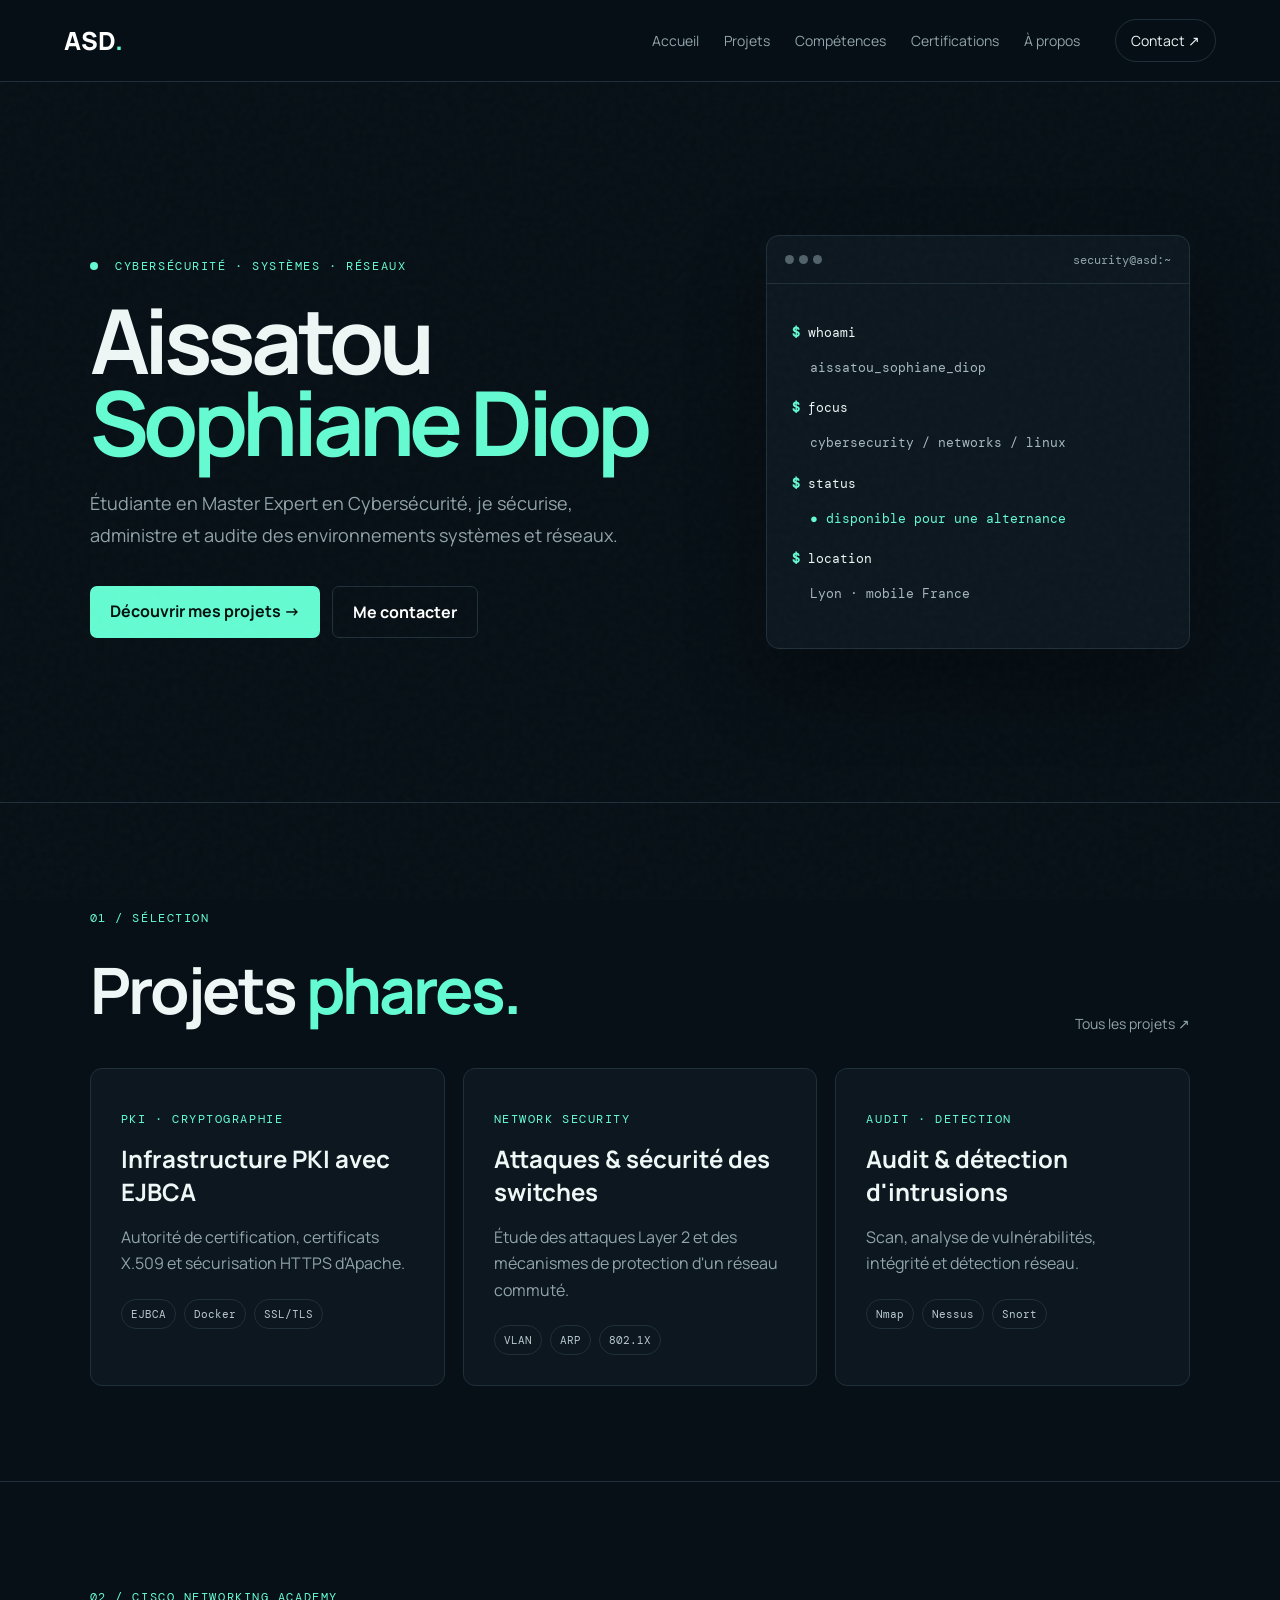
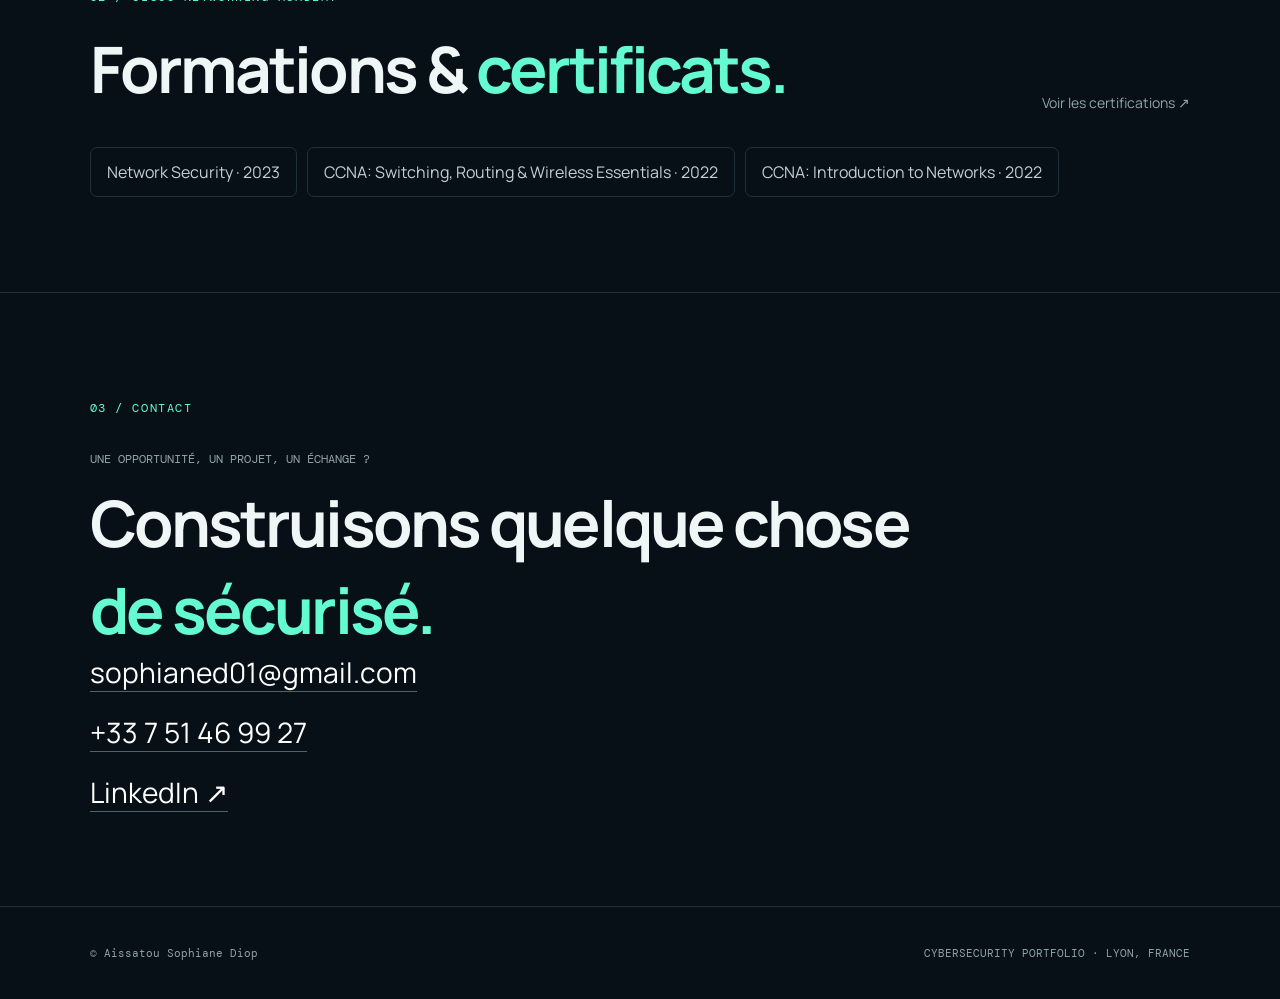
==== commit 12bb1ef3: "Add files via upload" ====
--- a/index.html
+++ b/index.html
@@ -1,756 +1,32 @@
-<!DOCTYPE html>
-<html lang="fr">
-
-<head>
-  <meta charset="UTF-8" />
-  <meta name="viewport" content="width=device-width, initial-scale=1.0" />
-
-  <!-- SEO -->
-  <title>Aissatou Sophiane Diop | Cybersécurité</title>
-
-  <meta
-    name="description"
-    content="Portfolio d'Aissatou Sophiane Diop — Cybersécurité, systèmes, réseaux, audit et sécurité des infrastructures."
-  />
-
-  <meta name="author" content="Aissatou Sophiane Diop" />
-
-  <!-- PARTAGE DU SITE -->
-  <meta
-    property="og:title"
-    content="Aissatou Sophiane Diop | Portfolio Cybersécurité"
-  />
-
-  <meta
-    property="og:description"
-    content="Découvrez mes projets en cybersécurité, systèmes et réseaux."
-  />
-
-  <meta property="og:type" content="website" />
-
-  <meta
-    property="og:url"
-    content="https://sophianed.github.io/portfolio/"
-  />
-
-  <!-- FAVICON ASD -->
-  <link
-    rel="icon"
-    href="data:image/svg+xml,<svg xmlns=%22http://www.w3.org/2000/svg%22 viewBox=%220 0 100 100%22><rect width=%22100%22 height=%22100%22 rx=%2220%22 fill=%22%230b1117%22/><text x=%2250%22 y=%2264%22 font-size=%2242%22 text-anchor=%22middle%22 fill=%22%2365fbd2%22 font-family=%22Arial%22 font-weight=%22700%22>ASD</text></svg>"
-  />
-
-  <!-- POLICES -->
-  <link rel="preconnect" href="https://fonts.googleapis.com" />
-  <link rel="preconnect" href="https://fonts.gstatic.com" crossorigin />
-
-  <link
-    href="https://fonts.googleapis.com/css2?family=DM+Mono:wght@300;400;500&family=Manrope:wght@400;500;600;700;800&display=swap"
-    rel="stylesheet"
-  />
-
-  <!-- CSS -->
-  <link rel="stylesheet" href="styles.css" />
-</head>
-
-
-<body>
-
-  <div class="noise"></div>
-
-
-  <!-- =========================
-       NAVIGATION
-  ========================== -->
-
-  <header class="nav">
-
-    <a class="brand" href="#top">
-      ASD<span>.</span>
-    </a>
-
-    <nav>
-      <a href="#about">À propos</a>
-      <a href="#projects">Projets</a>
-      <a href="#skills">Compétences</a>
-      <a href="#contact">Contact</a>
-    </nav>
-
-    <a class="nav-cta" href="#contact">
-      Me contacter ↗
-    </a>
-
-  </header>
-
-
-  <main id="top">
-
-
-    <!-- =========================
-         ACCUEIL
-    ========================== -->
-
-    <section class="hero">
-
-      <div class="hero-copy reveal">
-
-        <p class="eyebrow">
-          <span class="dot"></span>
-          CYBERSÉCURITÉ · SYSTÈMES · RÉSEAUX
-        </p>
-
-        <h1>
-          Aissatou<br>
-          <span>Sophiane Diop</span>
-        </h1>
-
-        <p class="hero-text">
-          Étudiante en Master Expert en Cybersécurité, je conçois,
-          sécurise et audite des environnements systèmes et réseaux —
-          de l'infrastructure à la détection.
-        </p>
-
-        <div class="hero-actions">
-
-          <a class="btn primary" href="#projects">
-            Voir mes projets <span>↓</span>
-          </a>
-
-          <a class="btn ghost" href="#contact">
-            Me contacter
-          </a>
-
-        </div>
-
-      </div>
-
-
-      <!-- TERMINAL -->
-
-      <div class="hero-visual reveal">
-
-        <div class="terminal">
-
-          <div class="terminal-bar">
-
-            <div>
-              <i></i>
-              <i></i>
-              <i></i>
-            </div>
-
-            <span>security@asd:~</span>
-
-          </div>
-
-
-          <div class="terminal-body">
-
-            <p>
-              <b>$</b> whoami
-            </p>
-
-            <p class="output">
-              aissatou_sophiane_diop
-            </p>
-
-
-            <p>
-              <b>$</b> cat focus.txt
-            </p>
-
-            <p class="output">
-              cybersecurity / networks / linux
-            </p>
-
-
-            <p>
-              <b>$</b> status --current
-            </p>
-
-            <p class="output success">
-              ● disponible pour une alternance
-            </p>
-
-
-            <p>
-              <b>$</b> location
-            </p>
-
-            <p class="output">
-              Lyon · mobile France
-            </p>
-
-
-            <p class="cursor">
-              <b>$</b> <span></span>
-            </p>
-
-          </div>
-
-        </div>
-
-        <div class="orbit orbit-a"></div>
-        <div class="orbit orbit-b"></div>
-
-      </div>
-
-
-      <div class="scroll-note">
-        SCROLL TO EXPLORE <span>↓</span>
-      </div>
-
-    </section>
-
-
-
-    <!-- =========================
-         À PROPOS
-    ========================== -->
-
-    <section class="about section" id="about">
-
-      <div class="section-index">
-        01 / À PROPOS
-      </div>
-
-
-      <div class="about-grid">
-
-        <h2 class="reveal">
-          Sécuriser.<br>
-          Comprendre.<br>
-          <span>Anticiper.</span>
-        </h2>
-
-
-        <div class="about-copy reveal">
-
-          <p>
-            Mon parcours en administration et sécurité des réseaux
-            m'a donné une base technique solide en systèmes, réseau
-            et cybersécurité. Aujourd'hui, je poursuis cette
-            spécialisation en Master Expert en Cybersécurité.
-          </p>
-
-          <p>
-            J'aime comprendre comment une infrastructure fonctionne,
-            identifier ses faiblesses puis construire des protections
-            concrètes : durcissement, segmentation, chiffrement,
-            contrôle d'accès, supervision et audit.
-          </p>
-
-
-          <div class="facts">
-
-            <div>
-              <strong>M2</strong>
-              <span>Expert en cybersécurité</span>
-            </div>
-
-            <div>
-              <strong>FR</strong>
-              <span>Mobilité nationale</span>
-            </div>
-
-            <div>
-              <strong>∞</strong>
-              <span>Curiosité technique</span>
-            </div>
-
-          </div>
-
-        </div>
-
-      </div>
-
-    </section>
-
-
-
-    <!-- =========================
-         PROJETS
-    ========================== -->
-
-    <section class="projects section" id="projects">
-
-      <div class="section-head">
-
-        <div class="section-index">
-          02 / PROJETS SÉLECTIONNÉS
-        </div>
-
-        <p>
-          Une sélection volontairement courte :
-          les projets les plus démonstratifs techniquement.
-        </p>
-
-      </div>
-
-
-
-      <!-- PROJET 1 : PKI -->
-
-      <article class="project featured reveal">
-
-        <div class="project-number">
-          01
-        </div>
-
-
-        <div class="project-content">
-
-          <p class="project-type">
-            INFRASTRUCTURE · CRYPTOGRAPHIE · SÉCURITÉ WEB
-          </p>
-
-          <h3>
-            Infrastructure PKI<br>
-            avec EJBCA
-          </h3>
-
-          <p>
-            Étude et mise en place d'une infrastructure à clés publiques :
-            déploiement d'EJBCA, création d'une autorité de certification,
-            gestion de certificats X.509 et sécurisation d'un serveur
-            Apache en HTTPS.
-          </p>
-
-
-          <div class="tags">
-            <span>EJBCA</span>
-            <span>Docker</span>
-            <span>Apache</span>
-            <span>SSL/TLS</span>
-            <span>X.509</span>
-            <span>PKI</span>
-          </div>
-
-
-          <button
-            class="project-link"
-            data-project="pki"
-          >
-            Voir l'étude de cas <span>↗</span>
-          </button>
-
-        </div>
-
-
-
-        <div
-          class="project-art pki-art"
-          aria-hidden="true"
-        >
-
-          <div class="cert cert-1">
-            <span>ROOT CA</span>
-            <i></i>
-          </div>
-
-          <div class="cert cert-2">
-            <span>X.509</span>
-            <i></i>
-          </div>
-
-          <div class="cert cert-3">
-            <span>HTTPS</span>
-            <i></i>
-          </div>
-
-
-          <svg viewBox="0 0 500 360">
-
-            <path
-              d="M105 180 L250 95 L395 180 L250 265 Z"
-            />
-
-            <path
-              d="M250 95 L250 265"
-            />
-
-            <path
-              d="M105 180 L395 180"
-            />
-
-          </svg>
-
-        </div>
-
-      </article>
-
-
-
-      <!-- AUTRES PROJETS -->
-
-      <div class="project-grid">
-
-
-        <!-- SWITCH -->
-
-        <article class="project-card reveal">
-
-          <div class="project-number">
-            02
-          </div>
-
-          <p class="project-type">
-            NETWORK SECURITY · LAYER 2
-          </p>
-
-          <h3>
-            Attaques & sécurité des switches
-          </h3>
-
-          <p>
-            Étude des attaques de niveau 2 et des mécanismes
-            de protection d'un réseau commuté.
-          </p>
-
-          <div class="tags">
-            <span>VLAN</span>
-            <span>ARP</span>
-            <span>Port Security</span>
-            <span>802.1X</span>
-          </div>
-
-          <button
-            class="project-link"
-            data-project="switch"
-          >
-            Explorer <span>↗</span>
-          </button>
-
-        </article>
-
-
-
-        <!-- AUDIT -->
-
-        <article class="project-card reveal">
-
-          <div class="project-number">
-            03
-          </div>
-
-          <p class="project-type">
-            AUDIT · DETECTION
-          </p>
-
-          <h3>
-            Audit & détection d'intrusions
-          </h3>
-
-          <p>
-            Scan, contrôle d'intégrité, analyse de vulnérabilités
-            et règles de détection réseau.
-          </p>
-
-          <div class="tags">
-            <span>Nmap</span>
-            <span>Nessus</span>
-            <span>Snort</span>
-            <span>AIDE</span>
-          </div>
-
-          <button
-            class="project-link"
-            data-project="audit"
-          >
-            Explorer <span>↗</span>
-          </button>
-
-        </article>
-
-
-
-        <!-- LINUX -->
-
-        <article class="project-card reveal">
-
-          <div class="project-number">
-            04
-          </div>
-
-          <p class="project-type">
-            LINUX · FIREWALL · NETWORKING
-          </p>
-
-          <h3>
-            Durcissement réseau Linux
-          </h3>
-
-          <p>
-            Filtrage et contrôle des flux avec Netfilter/Iptables,
-            NAT, DMZ, bastion et proxy.
-          </p>
-
-          <div class="tags">
-            <span>Linux</span>
-            <span>Iptables</span>
-            <span>Netfilter</span>
-            <span>Squid</span>
-          </div>
-
-          <button
-            class="project-link"
-            data-project="linux"
-          >
-            Explorer <span>↗</span>
-          </button>
-
-        </article>
-
-
-
-        <!-- PTEROPARK -->
-
-        <article class="project-card reveal">
-
-          <div class="project-number">
-            05
-          </div>
-
-          <p class="project-type">
-            GRC · RÉSILIENCE · IT/OT/IoT
-          </p>
-
-          <h3>
-            PteroPark — sécurisation du SI
-          </h3>
-
-          <p>
-            Analyse des risques, architecture sécurisée,
-            IAM et préparation de la continuité d'activité.
-          </p>
-
-          <div class="tags">
-            <span>Risk</span>
-            <span>IAM</span>
-            <span>PRA/PCA</span>
-            <span>IT/OT/IoT</span>
-          </div>
-
-          <button
-            class="project-link"
-            data-project="ptero"
-          >
-            Explorer <span>↗</span>
-          </button>
-
-        </article>
-
-
-      </div>
-
-    </section>
-
-
-
-    <!-- =========================
-         COMPÉTENCES
-    ========================== -->
-
-    <section class="skills section" id="skills">
-
-      <div class="section-index">
-        03 / COMPÉTENCES
-      </div>
-
-
-      <div class="skills-layout">
-
-        <h2 class="reveal">
-          Mon terrain<br>
-          <span>technique.</span>
-        </h2>
-
-
-        <div class="skill-groups reveal">
-
-
-          <div>
-
-            <p>
-              01 — SYSTÈMES
-            </p>
-
-            <h3>
-              Linux · Windows Server · Active Directory ·
-              GPO · DNS · DHCP · LDAP
-            </h3>
-
-          </div>
-
-
-
-          <div>
-
-            <p>
-              02 — RÉSEAUX
-            </p>
-
-            <h3>
-              TCP/IP · VLAN · Cisco · ACL · SNMP ·
-              Wireshark · VPN
-            </h3>
-
-          </div>
-
-
-
-          <div>
-
-            <p>
-              03 — CYBERSÉCURITÉ
-            </p>
-
-            <h3>
-              Nmap · Metasploit · Burp Suite · OWASP ZAP ·
-              SSL/TLS · Wazuh · Elasticsearch
-            </h3>
-
-          </div>
-
-
-
-          <div>
-
-            <p>
-              04 — OUTILS & DATA
-            </p>
-
-            <h3>
-              VMware · Docker · SQL · Python ·
-              PowerShell · Bash · ETL · PySpark
-            </h3>
-
-          </div>
-
-
-        </div>
-
-      </div>
-
-    </section>
-
-
-
-    <!-- =========================
-         CONTACT
-    ========================== -->
-
-    <section
-      class="contact section"
-      id="contact"
-    >
-
-      <p class="section-index">
-        04 / CONTACT
-      </p>
-
-
-      <div class="contact-wrap reveal">
-
-        <p>
-          UNE OPPORTUNITÉ, UN PROJET, UN ÉCHANGE ?
-        </p>
-
-
-        <h2>
-          Construisons quelque chose<br>
-          <span>de sécurisé.</span>
-        </h2>
-
-
-        <!-- EMAIL -->
-
-        <a
-          href="mailto:sophianed01@gmail.com"
-          class="email"
-        >
-          sophianed01@gmail.com
-        </a>
-
-
-        <br><br>
-
-
-        <!-- TÉLÉPHONE -->
-
-        <a
-          href="tel:+33751469927"
-          class="email"
-        >
-          +33 7 51 46 99 27
-        </a>
-
-
-        <br><br>
-
-
-        <!-- LINKEDIN -->
-
-        <a
-          href="https://www.linkedin.com/in/aissatou-sophiane-diop/"
-          target="_blank"
-          rel="noopener noreferrer"
-          class="email"
-        >
-          LinkedIn ↗
-        </a>
-
-
-      </div>
-
-    </section>
-
-
-  </main>
-
-
-
-  <!-- =========================
-       FOOTER
-  ========================== -->
-
-  <footer>
-
-    <p>
-      © <span id="year"></span>
-      Aissatou Sophiane Diop
-    </p>
-
-    <p>
-      CYBERSECURITY PORTFOLIO · LYON, FRANCE
-    </p>
-
-  </footer>
-
-
-
-  <!-- =========================
-       MODALE PROJETS
-  ========================== -->
-
-  <dialog id="projectModal">
-
-    <button
-      class="close"
-      aria-label="Fermer"
-    >
-      ×
-    </button>
-
-    <div id="modalContent"></div>
-
-  </dialog>
-
-
-
-  <!-- JAVASCRIPT -->
-
-  <script src="script.js"></script>
-
-</body>
-
-</html>
+<!doctype html><html lang="fr"><head>
+<meta charset="utf-8"><meta name="viewport" content="width=device-width,initial-scale=1">
+<title>Aissatou Sophiane Diop | Cybersécurité</title><meta name="description" content="Portfolio cybersécurité, systèmes et réseaux d'Aissatou Sophiane Diop.">
+<link rel="preconnect" href="https://fonts.googleapis.com"><link rel="preconnect" href="https://fonts.gstatic.com" crossorigin>
+<link href="https://fonts.googleapis.com/css2?family=DM+Mono:wght@300;400;500&family=Manrope:wght@400;500;600;700;800&display=swap" rel="stylesheet">
+<link rel="stylesheet" href="styles.css">
+<link rel="icon" href="data:image/svg+xml,<svg xmlns=%22http://www.w3.org/2000/svg%22 viewBox=%220 0 100 100%22><rect width=%22100%22 height=%22100%22 rx=%2220%22 fill=%22%230b1117%22/><text x=%2250%22 y=%2264%22 font-size=%2242%22 text-anchor=%22middle%22 fill=%22%2365fbd2%22 font-family=%22Arial%22 font-weight=%22700%22>ASD</text></svg>">
+</head><body><div class="noise"></div><header class="nav">
+<a class="brand" href="index.html">ASD<span>.</span></a>
+<nav>
+<a href="index.html">Accueil</a><a href="projets.html">Projets</a><a href="competences.html">Compétences</a><a href="certifications.html">Certifications</a><a href="apropos.html">À propos</a>
+</nav>
+<a class="nav-cta" href="index.html#contact">Contact ↗</a>
+</header><main>
+<section class="hero compact">
+<div class="hero-copy reveal"><p class="eyebrow"><span class="dot"></span> CYBERSÉCURITÉ · SYSTÈMES · RÉSEAUX</p>
+<h1>Aissatou<br><span>Sophiane Diop</span></h1>
+<p class="hero-text">Étudiante en Master Expert en Cybersécurité, je sécurise, administre et audite des environnements systèmes et réseaux.</p>
+<div class="hero-actions"><a class="btn primary" href="projets.html">Découvrir mes projets →</a><a class="btn ghost" href="#contact">Me contacter</a></div></div>
+<div class="terminal reveal"><div class="terminal-bar"><div><i></i><i></i><i></i></div><span>security@asd:~</span></div>
+<div class="terminal-body"><p><b>$</b> whoami</p><p class="output">aissatou_sophiane_diop</p><p><b>$</b> focus</p><p class="output">cybersecurity / networks / linux</p><p><b>$</b> status</p><p class="output success">● disponible pour une alternance</p><p><b>$</b> location</p><p class="output">Lyon · mobile France</p></div></div></section>
+<section class="section"><p class="section-index">01 / SÉLECTION</p><div class="section-head"><h2>Projets <span>phares.</span></h2><a class="text-link" href="projets.html">Tous les projets ↗</a></div>
+<div class="cards three">
+<article class="project-card"><p class="project-type">PKI · CRYPTOGRAPHIE</p><h3>Infrastructure PKI avec EJBCA</h3><p>Autorité de certification, certificats X.509 et sécurisation HTTPS d'Apache.</p><div class="tags"><span>EJBCA</span><span>Docker</span><span>SSL/TLS</span></div></article>
+<article class="project-card"><p class="project-type">NETWORK SECURITY</p><h3>Attaques & sécurité des switches</h3><p>Étude des attaques Layer 2 et des mécanismes de protection d'un réseau commuté.</p><div class="tags"><span>VLAN</span><span>ARP</span><span>802.1X</span></div></article>
+<article class="project-card"><p class="project-type">AUDIT · DETECTION</p><h3>Audit & détection d'intrusions</h3><p>Scan, analyse de vulnérabilités, intégrité et détection réseau.</p><div class="tags"><span>Nmap</span><span>Nessus</span><span>Snort</span></div></article>
+</div></section>
+<section class="section cert-preview"><p class="section-index">02 / CISCO NETWORKING ACADEMY</p><div class="section-head"><h2>Formations & <span>certificats.</span></h2><a class="text-link" href="certifications.html">Voir les certifications ↗</a></div>
+<div class="cert-strip"><span>Network Security · 2023</span><span>CCNA: Switching, Routing & Wireless Essentials · 2022</span><span>CCNA: Introduction to Networks · 2022</span></div></section>
+<section class="contact section" id="contact"><p class="section-index">03 / CONTACT</p><div class="contact-wrap"><p>UNE OPPORTUNITÉ, UN PROJET, UN ÉCHANGE ?</p><h2>Construisons quelque chose<br><span>de sécurisé.</span></h2>
+<a class="email" href="mailto:sophianed01@gmail.com">sophianed01@gmail.com</a><br><br><a class="email" href="tel:+33751469927">+33 7 51 46 99 27</a><br><br>
+<a class="email" target="_blank" rel="noopener" href="https://www.linkedin.com/in/aissatou-sophiane-diop/">LinkedIn ↗</a></div></section></main><footer><p>© <span id="year"></span> Aissatou Sophiane Diop</p><p>CYBERSECURITY PORTFOLIO · LYON, FRANCE</p></footer><script src="script.js"></script></body></html>
--- a/styles.css
+++ b/styles.css
@@ -1,61 +1,9 @@
-:root{
-  --bg:#080b10;--panel:#0f141c;--panel2:#131a24;--text:#f2f5f7;--muted:#8f9aa8;
-  --line:#232c38;--accent:#65fbd2;--accent2:#7c8cff;--max:1240px;
-}
-*{box-sizing:border-box}html{scroll-behavior:smooth}body{margin:0;background:var(--bg);color:var(--text);
-font-family:"Manrope",sans-serif;overflow-x:hidden}.noise{position:fixed;inset:0;pointer-events:none;z-index:20;
-opacity:.035;background-image:url("data:image/svg+xml,%3Csvg viewBox='0 0 180 180' xmlns='http://www.w3.org/2000/svg'%3E%3Cfilter id='n'%3E%3CfeTurbulence type='fractalNoise' baseFrequency='.9' numOctaves='4' stitchTiles='stitch'/%3E%3C/filter%3E%3Crect width='100%25' height='100%25' filter='url(%23n)' opacity='.8'/%3E%3C/svg%3E")}
-a{color:inherit;text-decoration:none}.nav{height:84px;max-width:var(--max);margin:auto;display:flex;align-items:center;
-justify-content:space-between;padding:0 28px;border-bottom:1px solid var(--line);position:relative;z-index:10}.brand{font-size:24px;
-font-weight:800;letter-spacing:-1px}.brand span,.about h2 span,.skills h2 span,.contact h2 span{color:var(--accent)}
-.nav nav{display:flex;gap:34px}.nav nav a{font-size:12px;text-transform:uppercase;letter-spacing:1.4px;color:#b9c2cc}
-.nav nav a:hover{color:var(--accent)}.nav-cta{border:1px solid var(--line);padding:12px 16px;border-radius:99px;font-size:12px}
-.hero{min-height:calc(100vh - 84px);max-width:var(--max);margin:auto;padding:100px 28px 70px;display:grid;
-grid-template-columns:1.1fr .9fr;gap:80px;align-items:center;position:relative}.eyebrow,.project-type,.section-index{
-font:500 11px "DM Mono",monospace;letter-spacing:1.7px;color:var(--muted)}.dot{width:7px;height:7px;border-radius:50%;
-background:var(--accent);display:inline-block;margin-right:8px;box-shadow:0 0 14px var(--accent)}h1{font-size:clamp(64px,8vw,118px);
-line-height:.86;letter-spacing:-7px;margin:28px 0 36px;font-weight:800}h1 span{color:transparent;-webkit-text-stroke:1px #6f7b89}
-.hero-text{font-size:18px;line-height:1.8;color:#aab4c0;max-width:620px}.hero-actions{display:flex;gap:14px;margin-top:38px}
-.btn{padding:15px 20px;border:1px solid var(--line);font-size:13px}.btn.primary{background:var(--accent);color:#06100d;border-color:var(--accent);
-font-weight:800}.btn span{margin-left:18px}.terminal{background:#0b1017;border:1px solid #273241;box-shadow:0 40px 100px #0008;position:relative;z-index:2}
-.terminal-bar{height:45px;border-bottom:1px solid #273241;display:flex;align-items:center;justify-content:space-between;padding:0 15px;
-font:11px "DM Mono";color:#6f7a88}.terminal-bar i{display:inline-block;width:8px;height:8px;border-radius:50%;background:#394352;margin-right:6px}
-.terminal-body{padding:30px;font:13px/2 "DM Mono";min-height:340px}.terminal-body p{margin:0}.terminal-body b{color:var(--accent)}
-.output{color:#8895a5;padding-left:18px}.output.success{color:var(--accent)}.cursor span{display:inline-block;width:8px;height:16px;
-background:var(--accent);vertical-align:middle;animation:blink 1s steps(1) infinite}@keyframes blink{50%{opacity:0}}
-.hero-visual{position:relative}.orbit{position:absolute;border:1px solid #263140;border-radius:50%;z-index:0}.orbit-a{width:420px;height:420px;
-right:-120px;top:-90px}.orbit-b{width:280px;height:280px;right:-50px;top:-20px}.scroll-note{position:absolute;bottom:28px;left:28px;
-font:10px "DM Mono";letter-spacing:1.5px;color:#657181}.scroll-note span{color:var(--accent)}.section{max-width:var(--max);margin:auto;
-padding:130px 28px;border-top:1px solid var(--line)}.about-grid{display:grid;grid-template-columns:1fr 1fr;gap:120px;margin-top:70px}
-h2{font-size:clamp(50px,6vw,84px);line-height:.98;letter-spacing:-4px;margin:0}.about-copy>p{font-size:17px;line-height:1.9;color:#aab4c0}
-.facts{display:grid;grid-template-columns:repeat(3,1fr);border-top:1px solid var(--line);margin-top:45px;padding-top:28px;gap:20px}
-.facts strong{display:block;font:500 28px "DM Mono";color:var(--accent)}.facts span{font-size:11px;color:var(--muted)}
-.section-head{display:flex;justify-content:space-between;align-items:end;margin-bottom:55px}.section-head>p{color:var(--muted);font-size:13px;max-width:430px}
-.project{border:1px solid var(--line);background:linear-gradient(135deg,#0d1219,#101721);position:relative}.featured{min-height:520px;
-display:grid;grid-template-columns:1.05fr .95fr;padding:55px;overflow:hidden}.project-number{font:11px "DM Mono";color:#667282;position:absolute;top:24px;right:24px}
-.project-content{align-self:center;position:relative;z-index:2}.project h3,.project-card h3{font-size:clamp(34px,4vw,58px);line-height:1.03;
-letter-spacing:-2.5px;margin:15px 0 24px}.project-content>p:not(.project-type),.project-card>p:not(.project-type){color:#99a5b3;line-height:1.75;font-size:14px;max-width:560px}
-.tags{display:flex;gap:8px;flex-wrap:wrap;margin:28px 0}.tags span{font:10px "DM Mono";padding:7px 10px;border:1px solid #2c3745;color:#9ba8b7}
-.project-link{background:none;border:0;color:var(--text);padding:0;font:600 12px "Manrope";cursor:pointer}.project-link span{color:var(--accent);margin-left:7px}
-.project-art{position:relative;min-height:400px}.project-art svg{position:absolute;width:100%;height:100%;inset:0;fill:none;stroke:#334152;stroke-width:1}
-.cert{position:absolute;width:145px;height:185px;background:#151e29;border:1px solid #344151;z-index:2;padding:18px;font:10px "DM Mono";
-box-shadow:0 20px 50px #0008}.cert:before{content:"CERTIFICATE";display:block;color:#5f6c7b;margin-bottom:55px}.cert i{display:block;width:34px;height:34px;
-border:1px solid var(--accent);border-radius:50%;margin-top:14px}.cert-1{left:8%;top:30%;transform:rotate(-8deg)}.cert-2{left:38%;top:8%;transform:rotate(5deg)}
-.cert-3{right:5%;top:38%;transform:rotate(10deg)}.cert span{color:var(--accent)}.project-grid{display:grid;grid-template-columns:1fr 1fr;gap:18px;margin-top:18px}
-.project-card{min-height:410px;padding:42px;border:1px solid var(--line);background:var(--panel);position:relative;transition:.3s}
-.project-card:hover{transform:translateY(-5px);border-color:#3b4b5f}.project-card h3{font-size:36px;margin-top:18px}.skills-layout{display:grid;
-grid-template-columns:.8fr 1.2fr;gap:110px;margin-top:70px}.skill-groups>div{padding:30px 0;border-bottom:1px solid var(--line)}
-.skill-groups p{font:10px "DM Mono";letter-spacing:1.5px;color:var(--accent);margin:0 0 12px}.skill-groups h3{font-size:18px;
-line-height:1.7;font-weight:500;margin:0;color:#c6ced8}.contact{text-align:center}.contact-wrap{padding-top:70px}.contact-wrap>p:first-child{font:10px "DM Mono";
-letter-spacing:2px;color:var(--muted)}.contact h2{font-size:clamp(52px,7vw,96px);margin:25px 0 50px}.email{font:500 clamp(15px,2vw,22px) "DM Mono";
-border-bottom:1px solid var(--accent);padding-bottom:8px}.contact-note{color:#677381;font-size:11px;margin-top:24px}footer{max-width:var(--max);margin:auto;
-padding:35px 28px;border-top:1px solid var(--line);display:flex;justify-content:space-between;color:#64707e;font:10px "DM Mono";letter-spacing:1px}
-dialog{width:min(760px,90vw);background:#0d131b;color:var(--text);border:1px solid #2a3543;padding:45px;box-shadow:0 40px 120px #000;
-position:fixed}dialog::backdrop{background:#030508d9;backdrop-filter:blur(6px)}.close{position:absolute;right:20px;top:16px;border:0;background:none;
-color:#fff;font-size:28px;cursor:pointer}#modalContent .modal-kicker{font:10px "DM Mono";color:var(--accent);letter-spacing:1.5px}
-#modalContent h3{font-size:42px;letter-spacing:-2px;margin:12px 0 22px}#modalContent p,#modalContent li{color:#9ca8b6;line-height:1.8;font-size:14px}
-#modalContent ul{padding-left:18px}.reveal{opacity:0;transform:translateY(22px);transition:.8s ease}.reveal.visible{opacity:1;transform:none}
-@media(max-width:850px){.nav nav{display:none}.nav-cta{display:none}.hero{grid-template-columns:1fr;padding-top:65px}.hero-visual{margin-top:10px}
-h1{letter-spacing:-4px}.about-grid,.skills-layout{grid-template-columns:1fr;gap:55px}.featured{grid-template-columns:1fr;padding:35px}.project-art{min-height:330px}
-.project-grid{grid-template-columns:1fr}.section{padding:90px 22px}.section-head{display:block}.section-head>p{margin-top:22px}.facts{grid-template-columns:1fr 1fr 1fr}
-footer{display:block}.nav{padding:0 22px}}+
+:root{--bg:#071016;--panel:#0c171f;--line:#20303a;--text:#eef7f5;--muted:#91a4aa;--accent:#65fbd2;--accent2:#9aa7ff}
+*{box-sizing:border-box}html{scroll-behavior:smooth}body{margin:0;background:var(--bg);color:var(--text);font-family:Manrope,sans-serif}.noise{position:fixed;inset:0;pointer-events:none;opacity:.025;background-image:url("data:image/svg+xml,%3Csvg viewBox='0 0 180 180' xmlns='http://www.w3.org/2000/svg'%3E%3Cfilter id='n'%3E%3CfeTurbulence type='fractalNoise' baseFrequency='.8' numOctaves='3' stitchTiles='stitch'/%3E%3C/filter%3E%3Crect width='100%25' height='100%25' filter='url(%23n)'/%3E%3C/svg%3E")}
+.nav{height:82px;display:flex;align-items:center;gap:35px;padding:0 5vw;border-bottom:1px solid var(--line);position:sticky;top:0;background:rgba(7,16,22,.9);backdrop-filter:blur(16px);z-index:10}.brand{font-size:25px;font-weight:800;color:white;text-decoration:none;margin-right:auto}.brand span,h1 span,h2 span{color:var(--accent)}nav{display:flex;gap:25px}nav a,.nav-cta,.text-link{color:var(--muted);text-decoration:none;font-size:14px}.nav a:hover,.text-link:hover{color:var(--accent)}.nav-cta{border:1px solid var(--line);padding:11px 15px;border-radius:30px;color:var(--text)}
+.hero{min-height:calc(100vh - 82px);padding:8vw 7vw;display:grid;grid-template-columns:1.15fr .85fr;align-items:center;gap:8vw}.hero.compact{min-height:720px}.eyebrow,.section-index,.project-type{font-family:"DM Mono";font-size:12px;letter-spacing:.13em;color:var(--accent)}.dot{display:inline-block;width:8px;height:8px;border-radius:50%;background:var(--accent);margin-right:9px}.hero h1,.page-hero h1{font-size:clamp(54px,7vw,105px);line-height:.92;margin:25px 0;letter-spacing:-.06em}.hero-text,.page-hero>p:last-child,.lead{max-width:690px;color:var(--muted);font-size:18px;line-height:1.75}.hero-actions{display:flex;gap:12px;margin-top:35px}.btn{padding:14px 20px;border-radius:7px;text-decoration:none;font-weight:700}.primary{background:var(--accent);color:#03110d}.ghost{border:1px solid var(--line);color:white}
+.terminal{background:var(--panel);border:1px solid var(--line);border-radius:13px;overflow:hidden;box-shadow:0 35px 80px rgba(0,0,0,.3)}.terminal-bar{height:48px;padding:0 18px;display:flex;align-items:center;justify-content:space-between;border-bottom:1px solid var(--line);color:var(--muted);font:12px "DM Mono"}.terminal-bar i{display:inline-block;width:9px;height:9px;border-radius:50%;background:#52626b;margin-right:5px}.terminal-body{padding:25px;font:13px/1.7 "DM Mono";min-height:285px}.terminal-body b{color:var(--accent)}.output{color:#a7b9be;margin:0 0 18px 18px}.success{color:var(--accent)}
+.section{padding:95px 7vw;border-top:1px solid var(--line)}.section-head{display:flex;align-items:end;justify-content:space-between;margin:20px 0 35px}.section-head h2,.contact h2{font-size:clamp(35px,5vw,70px);letter-spacing:-.045em;margin:0}.cards{display:grid;grid-template-columns:repeat(2,1fr);gap:18px}.cards.three{grid-template-columns:repeat(3,1fr)}.project-card,.cert-card{background:var(--panel);border:1px solid var(--line);border-radius:12px;padding:30px;min-height:280px}.project-card h2,.project-card h3,.cert-card h2{font-size:24px;margin:15px 0}.project-card p:not(.project-type),.cert-card p:not(.project-type){color:var(--muted);line-height:1.65}.featured-card{grid-column:span 2}.tags{display:flex;flex-wrap:wrap;gap:8px;margin-top:22px}.tags span{font:11px "DM Mono";padding:7px 9px;border:1px solid var(--line);border-radius:20px;color:#b9c9cc}.cert-strip{display:flex;flex-wrap:wrap;gap:10px}.cert-strip span{border:1px solid var(--line);padding:13px 16px;border-radius:7px;color:#c2d0d2}.badge-mark{display:inline-block;background:var(--accent);color:#06130f;font:700 12px "DM Mono";padding:8px 10px;border-radius:4px}.date{font-family:"DM Mono";font-size:12px;color:var(--accent)!important}.fineprint{color:var(--muted);margin-top:25px;font-size:13px}
+.page-hero{padding:110px 7vw 75px;min-height:520px;display:flex;flex-direction:column;justify-content:end;border-bottom:1px solid var(--line)}.page-hero h1{margin-bottom:20px}.skill-groups{display:grid;grid-template-columns:1fr 1fr;gap:1px;background:var(--line);border:1px solid var(--line)}.skill-groups>div{background:var(--bg);padding:35px}.skill-groups p{font:12px "DM Mono";color:var(--accent)}.skill-groups h3{font-size:22px;line-height:1.5}.about-page{display:grid;grid-template-columns:1.2fr .8fr;gap:80px}.about-page>div>p:not(.lead){color:var(--muted);line-height:1.8}.facts{display:flex;gap:30px}.facts.vertical{flex-direction:column}.facts div{border-left:1px solid var(--accent);padding-left:18px}.facts strong{display:block;font-size:30px}.facts span{color:var(--muted);font-size:13px}.contact-wrap{margin-top:35px}.contact-wrap>p{font:12px "DM Mono";color:var(--muted)}.email{font-size:clamp(18px,2.2vw,31px);color:white;text-decoration:none;border-bottom:1px solid #52626b}.email:hover{color:var(--accent);border-color:var(--accent)}footer{padding:28px 7vw;border-top:1px solid var(--line);display:flex;justify-content:space-between;color:var(--muted);font:11px "DM Mono"}
+@media(max-width:900px){.nav nav{display:none}.hero{grid-template-columns:1fr;padding-top:80px}.cards,.cards.three,.skill-groups,.about-page{grid-template-columns:1fr}.featured-card{grid-column:auto}.section{padding:70px 6vw}.page-hero{padding:90px 6vw 60px}.section-head{align-items:start;flex-direction:column;gap:15px}footer{flex-direction:column;gap:5px}}
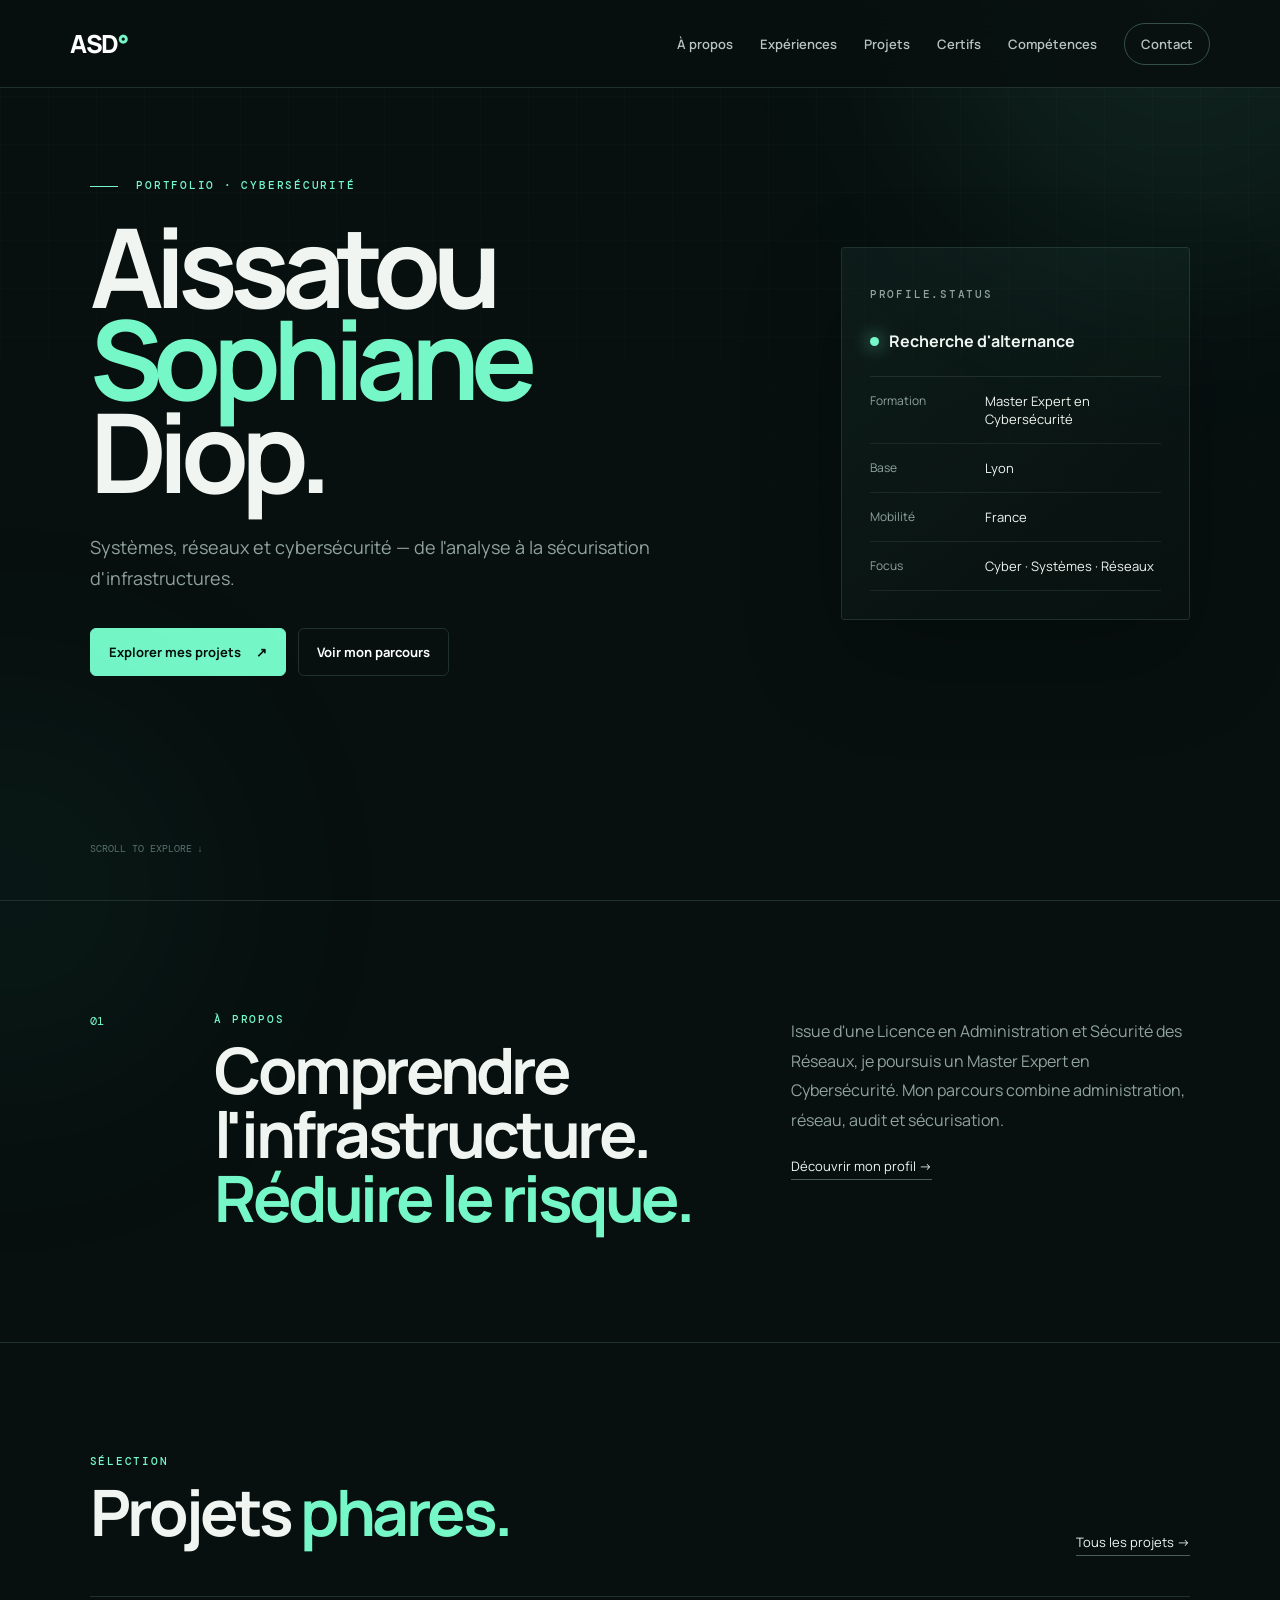
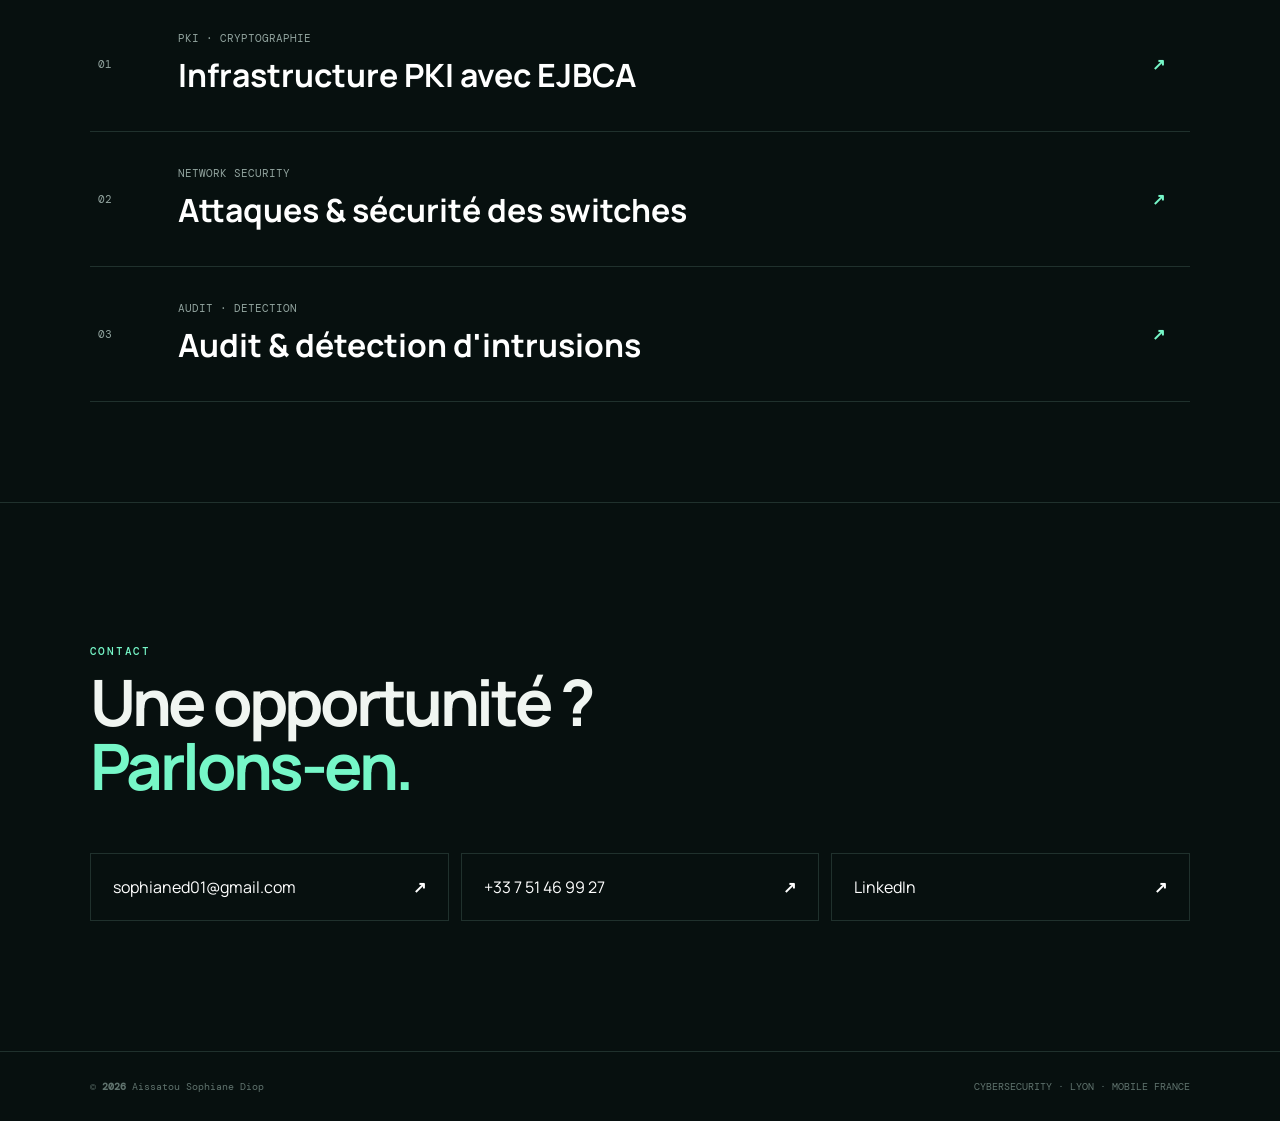
==== commit 59ca1be3: "Add files via upload" ====
--- a/index.html
+++ b/index.html
@@ -1,32 +1,83 @@
-<!doctype html><html lang="fr"><head>
-<meta charset="utf-8"><meta name="viewport" content="width=device-width,initial-scale=1">
-<title>Aissatou Sophiane Diop | Cybersécurité</title><meta name="description" content="Portfolio cybersécurité, systèmes et réseaux d'Aissatou Sophiane Diop.">
-<link rel="preconnect" href="https://fonts.googleapis.com"><link rel="preconnect" href="https://fonts.gstatic.com" crossorigin>
+<!doctype html>
+<html lang="fr">
+<head>
+<meta charset="utf-8">
+<meta name="viewport" content="width=device-width,initial-scale=1">
+<meta name="theme-color" content="#07100f">
+<title>Aissatou Sophiane Diop | Cybersécurité</title>
+<meta name="description" content="Portfolio cybersécurité d&#x27;Aissatou Sophiane Diop.">
+<link rel="preconnect" href="https://fonts.googleapis.com">
+<link rel="preconnect" href="https://fonts.gstatic.com" crossorigin>
 <link href="https://fonts.googleapis.com/css2?family=DM+Mono:wght@300;400;500&family=Manrope:wght@400;500;600;700;800&display=swap" rel="stylesheet">
 <link rel="stylesheet" href="styles.css">
-<link rel="icon" href="data:image/svg+xml,<svg xmlns=%22http://www.w3.org/2000/svg%22 viewBox=%220 0 100 100%22><rect width=%22100%22 height=%22100%22 rx=%2220%22 fill=%22%230b1117%22/><text x=%2250%22 y=%2264%22 font-size=%2242%22 text-anchor=%22middle%22 fill=%22%2365fbd2%22 font-family=%22Arial%22 font-weight=%22700%22>ASD</text></svg>">
-</head><body><div class="noise"></div><header class="nav">
-<a class="brand" href="index.html">ASD<span>.</span></a>
-<nav>
-<a href="index.html">Accueil</a><a href="projets.html">Projets</a><a href="competences.html">Compétences</a><a href="certifications.html">Certifications</a><a href="apropos.html">À propos</a>
-</nav>
-<a class="nav-cta" href="index.html#contact">Contact ↗</a>
-</header><main>
-<section class="hero compact">
-<div class="hero-copy reveal"><p class="eyebrow"><span class="dot"></span> CYBERSÉCURITÉ · SYSTÈMES · RÉSEAUX</p>
-<h1>Aissatou<br><span>Sophiane Diop</span></h1>
-<p class="hero-text">Étudiante en Master Expert en Cybersécurité, je sécurise, administre et audite des environnements systèmes et réseaux.</p>
-<div class="hero-actions"><a class="btn primary" href="projets.html">Découvrir mes projets →</a><a class="btn ghost" href="#contact">Me contacter</a></div></div>
-<div class="terminal reveal"><div class="terminal-bar"><div><i></i><i></i><i></i></div><span>security@asd:~</span></div>
-<div class="terminal-body"><p><b>$</b> whoami</p><p class="output">aissatou_sophiane_diop</p><p><b>$</b> focus</p><p class="output">cybersecurity / networks / linux</p><p><b>$</b> status</p><p class="output success">● disponible pour une alternance</p><p><b>$</b> location</p><p class="output">Lyon · mobile France</p></div></div></section>
-<section class="section"><p class="section-index">01 / SÉLECTION</p><div class="section-head"><h2>Projets <span>phares.</span></h2><a class="text-link" href="projets.html">Tous les projets ↗</a></div>
-<div class="cards three">
-<article class="project-card"><p class="project-type">PKI · CRYPTOGRAPHIE</p><h3>Infrastructure PKI avec EJBCA</h3><p>Autorité de certification, certificats X.509 et sécurisation HTTPS d'Apache.</p><div class="tags"><span>EJBCA</span><span>Docker</span><span>SSL/TLS</span></div></article>
-<article class="project-card"><p class="project-type">NETWORK SECURITY</p><h3>Attaques & sécurité des switches</h3><p>Étude des attaques Layer 2 et des mécanismes de protection d'un réseau commuté.</p><div class="tags"><span>VLAN</span><span>ARP</span><span>802.1X</span></div></article>
-<article class="project-card"><p class="project-type">AUDIT · DETECTION</p><h3>Audit & détection d'intrusions</h3><p>Scan, analyse de vulnérabilités, intégrité et détection réseau.</p><div class="tags"><span>Nmap</span><span>Nessus</span><span>Snort</span></div></article>
-</div></section>
-<section class="section cert-preview"><p class="section-index">02 / CISCO NETWORKING ACADEMY</p><div class="section-head"><h2>Formations & <span>certificats.</span></h2><a class="text-link" href="certifications.html">Voir les certifications ↗</a></div>
-<div class="cert-strip"><span>Network Security · 2023</span><span>CCNA: Switching, Routing & Wireless Essentials · 2022</span><span>CCNA: Introduction to Networks · 2022</span></div></section>
-<section class="contact section" id="contact"><p class="section-index">03 / CONTACT</p><div class="contact-wrap"><p>UNE OPPORTUNITÉ, UN PROJET, UN ÉCHANGE ?</p><h2>Construisons quelque chose<br><span>de sécurisé.</span></h2>
-<a class="email" href="mailto:sophianed01@gmail.com">sophianed01@gmail.com</a><br><br><a class="email" href="tel:+33751469927">+33 7 51 46 99 27</a><br><br>
-<a class="email" target="_blank" rel="noopener" href="https://www.linkedin.com/in/aissatou-sophiane-diop/">LinkedIn ↗</a></div></section></main><footer><p>© <span id="year"></span> Aissatou Sophiane Diop</p><p>CYBERSECURITY PORTFOLIO · LYON, FRANCE</p></footer><script src="script.js"></script></body></html>+</head>
+<body>
+<div class="ambient a1"></div><div class="ambient a2"></div>
+
+<header class="site-header">
+  <a class="logo" href="index.html" aria-label="Accueil">ASD<span>°</span></a>
+  <button class="menu-btn" aria-label="Ouvrir le menu">MENU</button>
+  <nav class="nav-links">
+    <a href="apropos.html">À propos</a>
+    <a href="experiences.html">Expériences</a>
+    <a href="projets.html">Projets</a>
+    <a href="certifications.html">Certifs</a>
+    <a href="competences.html">Compétences</a>
+    <a class="contact-link" href="index.html#contact">Contact</a>
+  </nav>
+</header>
+
+<main>
+<section class="home-hero">
+  <div class="hero-kicker reveal"><span></span> PORTFOLIO · CYBERSÉCURITÉ</div>
+  <div class="hero-grid">
+    <div class="reveal">
+      <h1>Aissatou<br><em>Sophiane</em> Diop.</h1>
+      <p class="hero-copy">Systèmes, réseaux et cybersécurité — de l'analyse à la sécurisation d'infrastructures.</p>
+      <div class="hero-actions">
+        <a class="button solid" href="projets.html">Explorer mes projets <b>↗</b></a>
+        <a class="button" href="experiences.html">Voir mon parcours</a>
+      </div>
+    </div>
+    <aside class="status-card reveal">
+      <p class="mono muted">PROFILE.STATUS</p>
+      <div class="status-line"><i></i><strong>Recherche d'alternance</strong></div>
+      <dl>
+        <div><dt>Formation</dt><dd>Master Expert en Cybersécurité</dd></div>
+        <div><dt>Base</dt><dd>Lyon</dd></div>
+        <div><dt>Mobilité</dt><dd>France</dd></div>
+        <div><dt>Focus</dt><dd>Cyber · Systèmes · Réseaux</dd></div>
+      </dl>
+    </aside>
+  </div>
+  <div class="scroll-note">SCROLL TO EXPLORE ↓</div>
+</section>
+
+<section class="section intro reveal">
+  <p class="section-no">01</p>
+  <div><p class="overline">À PROPOS</p><h2>Comprendre l'infrastructure.<br><span>Réduire le risque.</span></h2></div>
+  <div class="intro-copy"><p>Issue d'une Licence en Administration et Sécurité des Réseaux, je poursuis un Master Expert en Cybersécurité. Mon parcours combine administration, réseau, audit et sécurisation.</p><a class="arrow-link" href="apropos.html">Découvrir mon profil →</a></div>
+</section>
+
+<section class="section reveal">
+  <div class="section-title"><div><p class="overline">SÉLECTION</p><h2>Projets <span>phares.</span></h2></div><a class="arrow-link" href="projets.html">Tous les projets →</a></div>
+  <div class="project-showcase">
+    <a href="projets.html" class="project-row"><span>01</span><div><small>PKI · CRYPTOGRAPHIE</small><h3>Infrastructure PKI avec EJBCA</h3></div><b>↗</b></a>
+    <a href="projets.html" class="project-row"><span>02</span><div><small>NETWORK SECURITY</small><h3>Attaques & sécurité des switches</h3></div><b>↗</b></a>
+    <a href="projets.html" class="project-row"><span>03</span><div><small>AUDIT · DETECTION</small><h3>Audit & détection d'intrusions</h3></div><b>↗</b></a>
+  </div>
+</section>
+
+<section class="section cta reveal" id="contact">
+  <p class="overline">CONTACT</p>
+  <h2>Une opportunité ?<br><span>Parlons-en.</span></h2>
+  <div class="contact-grid">
+    <a href="mailto:sophianed01@gmail.com">sophianed01@gmail.com <b>↗</b></a>
+    <a href="tel:+33751469927">+33 7 51 46 99 27 <b>↗</b></a>
+    <a target="_blank" rel="noopener" href="https://www.linkedin.com/in/aissatou-sophiane-diop/">LinkedIn <b>↗</b></a>
+  </div>
+</section>
+</main>
+<footer><span>© <b id="year"></b> Aissatou Sophiane Diop</span><span>CYBERSECURITY · LYON · MOBILE FRANCE</span></footer>
+<script src="script.js"></script>
+</body></html>
--- a/styles.css
+++ b/styles.css
@@ -1,9 +1,15 @@
 
-:root{--bg:#071016;--panel:#0c171f;--line:#20303a;--text:#eef7f5;--muted:#91a4aa;--accent:#65fbd2;--accent2:#9aa7ff}
-*{box-sizing:border-box}html{scroll-behavior:smooth}body{margin:0;background:var(--bg);color:var(--text);font-family:Manrope,sans-serif}.noise{position:fixed;inset:0;pointer-events:none;opacity:.025;background-image:url("data:image/svg+xml,%3Csvg viewBox='0 0 180 180' xmlns='http://www.w3.org/2000/svg'%3E%3Cfilter id='n'%3E%3CfeTurbulence type='fractalNoise' baseFrequency='.8' numOctaves='3' stitchTiles='stitch'/%3E%3C/filter%3E%3Crect width='100%25' height='100%25' filter='url(%23n)'/%3E%3C/svg%3E")}
-.nav{height:82px;display:flex;align-items:center;gap:35px;padding:0 5vw;border-bottom:1px solid var(--line);position:sticky;top:0;background:rgba(7,16,22,.9);backdrop-filter:blur(16px);z-index:10}.brand{font-size:25px;font-weight:800;color:white;text-decoration:none;margin-right:auto}.brand span,h1 span,h2 span{color:var(--accent)}nav{display:flex;gap:25px}nav a,.nav-cta,.text-link{color:var(--muted);text-decoration:none;font-size:14px}.nav a:hover,.text-link:hover{color:var(--accent)}.nav-cta{border:1px solid var(--line);padding:11px 15px;border-radius:30px;color:var(--text)}
-.hero{min-height:calc(100vh - 82px);padding:8vw 7vw;display:grid;grid-template-columns:1.15fr .85fr;align-items:center;gap:8vw}.hero.compact{min-height:720px}.eyebrow,.section-index,.project-type{font-family:"DM Mono";font-size:12px;letter-spacing:.13em;color:var(--accent)}.dot{display:inline-block;width:8px;height:8px;border-radius:50%;background:var(--accent);margin-right:9px}.hero h1,.page-hero h1{font-size:clamp(54px,7vw,105px);line-height:.92;margin:25px 0;letter-spacing:-.06em}.hero-text,.page-hero>p:last-child,.lead{max-width:690px;color:var(--muted);font-size:18px;line-height:1.75}.hero-actions{display:flex;gap:12px;margin-top:35px}.btn{padding:14px 20px;border-radius:7px;text-decoration:none;font-weight:700}.primary{background:var(--accent);color:#03110d}.ghost{border:1px solid var(--line);color:white}
-.terminal{background:var(--panel);border:1px solid var(--line);border-radius:13px;overflow:hidden;box-shadow:0 35px 80px rgba(0,0,0,.3)}.terminal-bar{height:48px;padding:0 18px;display:flex;align-items:center;justify-content:space-between;border-bottom:1px solid var(--line);color:var(--muted);font:12px "DM Mono"}.terminal-bar i{display:inline-block;width:9px;height:9px;border-radius:50%;background:#52626b;margin-right:5px}.terminal-body{padding:25px;font:13px/1.7 "DM Mono";min-height:285px}.terminal-body b{color:var(--accent)}.output{color:#a7b9be;margin:0 0 18px 18px}.success{color:var(--accent)}
-.section{padding:95px 7vw;border-top:1px solid var(--line)}.section-head{display:flex;align-items:end;justify-content:space-between;margin:20px 0 35px}.section-head h2,.contact h2{font-size:clamp(35px,5vw,70px);letter-spacing:-.045em;margin:0}.cards{display:grid;grid-template-columns:repeat(2,1fr);gap:18px}.cards.three{grid-template-columns:repeat(3,1fr)}.project-card,.cert-card{background:var(--panel);border:1px solid var(--line);border-radius:12px;padding:30px;min-height:280px}.project-card h2,.project-card h3,.cert-card h2{font-size:24px;margin:15px 0}.project-card p:not(.project-type),.cert-card p:not(.project-type){color:var(--muted);line-height:1.65}.featured-card{grid-column:span 2}.tags{display:flex;flex-wrap:wrap;gap:8px;margin-top:22px}.tags span{font:11px "DM Mono";padding:7px 9px;border:1px solid var(--line);border-radius:20px;color:#b9c9cc}.cert-strip{display:flex;flex-wrap:wrap;gap:10px}.cert-strip span{border:1px solid var(--line);padding:13px 16px;border-radius:7px;color:#c2d0d2}.badge-mark{display:inline-block;background:var(--accent);color:#06130f;font:700 12px "DM Mono";padding:8px 10px;border-radius:4px}.date{font-family:"DM Mono";font-size:12px;color:var(--accent)!important}.fineprint{color:var(--muted);margin-top:25px;font-size:13px}
-.page-hero{padding:110px 7vw 75px;min-height:520px;display:flex;flex-direction:column;justify-content:end;border-bottom:1px solid var(--line)}.page-hero h1{margin-bottom:20px}.skill-groups{display:grid;grid-template-columns:1fr 1fr;gap:1px;background:var(--line);border:1px solid var(--line)}.skill-groups>div{background:var(--bg);padding:35px}.skill-groups p{font:12px "DM Mono";color:var(--accent)}.skill-groups h3{font-size:22px;line-height:1.5}.about-page{display:grid;grid-template-columns:1.2fr .8fr;gap:80px}.about-page>div>p:not(.lead){color:var(--muted);line-height:1.8}.facts{display:flex;gap:30px}.facts.vertical{flex-direction:column}.facts div{border-left:1px solid var(--accent);padding-left:18px}.facts strong{display:block;font-size:30px}.facts span{color:var(--muted);font-size:13px}.contact-wrap{margin-top:35px}.contact-wrap>p{font:12px "DM Mono";color:var(--muted)}.email{font-size:clamp(18px,2.2vw,31px);color:white;text-decoration:none;border-bottom:1px solid #52626b}.email:hover{color:var(--accent);border-color:var(--accent)}footer{padding:28px 7vw;border-top:1px solid var(--line);display:flex;justify-content:space-between;color:var(--muted);font:11px "DM Mono"}
-@media(max-width:900px){.nav nav{display:none}.hero{grid-template-columns:1fr;padding-top:80px}.cards,.cards.three,.skill-groups,.about-page{grid-template-columns:1fr}.featured-card{grid-column:auto}.section{padding:70px 6vw}.page-hero{padding:90px 6vw 60px}.section-head{align-items:start;flex-direction:column;gap:15px}footer{flex-direction:column;gap:5px}}
+:root{--bg:#07100f;--panel:#0b1715;--panel2:#0e1d1a;--ink:#f0f5f1;--muted:#91a39e;--line:#20312d;--mint:#76f7c8;--soft:#c5d3cf}
+*{box-sizing:border-box}html{scroll-behavior:smooth}body{margin:0;background:var(--bg);color:var(--ink);font-family:Manrope,sans-serif;overflow-x:hidden}body:before{content:"";position:fixed;inset:0;pointer-events:none;background-image:linear-gradient(rgba(255,255,255,.018) 1px,transparent 1px),linear-gradient(90deg,rgba(255,255,255,.018) 1px,transparent 1px);background-size:48px 48px;mask-image:linear-gradient(to bottom,black,transparent 80%)}.ambient{position:fixed;border-radius:50%;filter:blur(120px);opacity:.09;pointer-events:none}.a1{width:500px;height:500px;background:var(--mint);top:-250px;right:-150px}.a2{width:380px;height:380px;background:#2a7c67;bottom:-180px;left:-180px}
+.site-header{height:88px;display:flex;align-items:center;padding:0 5.5vw;border-bottom:1px solid var(--line);background:rgba(7,16,15,.86);backdrop-filter:blur(18px);position:sticky;top:0;z-index:20}.logo{font-weight:800;font-size:25px;letter-spacing:-.06em;color:white;text-decoration:none;margin-right:auto}.logo span{color:var(--mint)}.nav-links{display:flex;align-items:center;gap:27px}.nav-links a{color:#b6c4c0;text-decoration:none;font-size:13px;font-weight:600}.nav-links a:hover{color:var(--mint)}.contact-link{border:1px solid #365049;padding:11px 16px;border-radius:99px}.menu-btn{display:none;background:none;border:0;color:white;font:12px "DM Mono"}
+.home-hero{min-height:calc(100vh - 88px);padding:10vh 7vw 5vh;display:flex;flex-direction:column;justify-content:center}.hero-kicker,.overline,.mono{font:500 11px "DM Mono";letter-spacing:.16em;color:var(--mint)}.hero-kicker span{display:inline-block;width:28px;height:1px;background:var(--mint);vertical-align:middle;margin-right:10px}.hero-grid{display:grid;grid-template-columns:1.3fr .7fr;gap:8vw;align-items:center}.home-hero h1,.page-hero h1{font-size:clamp(62px,8.6vw,138px);line-height:.84;letter-spacing:-.075em;margin:28px 0 35px}.home-hero h1 em{font-style:normal;color:var(--mint)}.hero-copy{font-size:18px;color:var(--muted);line-height:1.7;max-width:630px}.hero-actions{display:flex;gap:12px;margin-top:34px}.button{padding:14px 18px;border:1px solid var(--line);border-radius:6px;color:white;text-decoration:none;font-size:13px;font-weight:700}.button.solid{background:var(--mint);color:#05100c;border-color:var(--mint)}.button b{margin-left:12px}.status-card{border:1px solid var(--line);background:linear-gradient(145deg,rgba(14,29,26,.9),rgba(8,18,16,.65));padding:28px;border-radius:3px;box-shadow:0 40px 100px rgba(0,0,0,.22)}.muted{color:var(--muted)}.status-line{display:flex;align-items:center;gap:10px;padding:18px 0 24px;border-bottom:1px solid var(--line)}.status-line i{width:9px;height:9px;background:var(--mint);border-radius:50%;box-shadow:0 0 18px var(--mint)}.status-card dl{margin:0}.status-card dl div{display:grid;grid-template-columns:100px 1fr;gap:15px;padding:15px 0;border-bottom:1px solid rgba(32,49,45,.7)}dt{color:var(--muted);font-size:12px}dd{margin:0;font-size:13px}.scroll-note{font:10px "DM Mono";color:#5d716b;margin-top:auto;padding-top:55px}
+.section{padding:100px 7vw;border-top:1px solid var(--line);position:relative}.section-no{font:12px "DM Mono";color:var(--mint)}.intro{display:grid;grid-template-columns:.15fr 1fr .75fr;gap:45px}.section h2,.section-title h2,.cta h2{font-size:clamp(38px,5vw,72px);line-height:1;letter-spacing:-.055em;margin:12px 0}.section h2 span,.page-hero h1 span,.cta h2 span{color:var(--mint)}.intro-copy,.body-copy{color:var(--muted);line-height:1.85}.arrow-link{color:var(--ink);text-decoration:none;border-bottom:1px solid #4a5f59;padding-bottom:4px;font-size:13px}.section-title{display:flex;justify-content:space-between;align-items:end;margin-bottom:40px}.project-showcase{border-top:1px solid var(--line)}.project-row{display:grid;grid-template-columns:80px 1fr 30px;align-items:center;padding:28px 8px;border-bottom:1px solid var(--line);color:white;text-decoration:none;transition:.2s}.project-row:hover{padding-left:20px;background:rgba(118,247,200,.035)}.project-row>span,.project-row small{font:11px "DM Mono";color:var(--muted)}.project-row h3{font-size:clamp(20px,2.5vw,33px);margin:6px 0}.project-row b{color:var(--mint)}
+.cta{padding-top:130px;padding-bottom:130px}.contact-grid{display:grid;grid-template-columns:repeat(3,1fr);gap:12px;margin-top:55px}.contact-grid a{padding:22px;border:1px solid var(--line);color:white;text-decoration:none;display:flex;justify-content:space-between}.contact-grid a:hover{border-color:var(--mint);color:var(--mint)}
+.page-hero{padding:13vh 7vw 9vh;min-height:590px;display:flex;flex-direction:column;justify-content:end}.page-hero h1{font-size:clamp(58px,8vw,115px)}.page-hero>p:last-child{max-width:670px;color:var(--muted);font-size:18px;line-height:1.7}.about-grid{display:grid;grid-template-columns:1fr .8fr;gap:10vw}.big-quote{font-size:clamp(28px,4vw,52px);font-weight:700;line-height:1.25;letter-spacing:-.04em}.education{display:grid;grid-template-columns:1fr 1fr;border-top:1px solid var(--line)}.education>div{padding:30px 0;border-bottom:1px solid var(--line)}.education>div:first-child{border-right:1px solid var(--line);padding-right:35px}.education>div:last-child{padding-left:35px}.education span,.year{font:11px "DM Mono";color:var(--mint)}.education h3{font-size:24px}.education p{color:var(--muted)}
+.timeline article{display:grid;grid-template-columns:170px 1fr;padding:48px 0;border-top:1px solid var(--line)}.timeline article:last-child{border-bottom:1px solid var(--line)}.exp{max-width:800px}.exp h2{font-size:clamp(27px,3.5vw,45px);margin:8px 0 14px}.exp>p:not(.overline),.project-detail>div>p:not(.overline){color:var(--muted);line-height:1.75}.chips{display:flex;flex-wrap:wrap;gap:8px;margin-top:22px}.chips span,.skill-cloud span{font:11px "DM Mono";border:1px solid var(--line);padding:8px 10px;color:#c0ceca;background:rgba(255,255,255,.015)}.note,.disclaimer{color:var(--muted);font-size:12px}
+.project-list{padding-top:0}.project-detail{display:grid;grid-template-columns:150px 1fr;gap:30px;padding:55px 0;border-top:1px solid var(--line)}.project-detail:last-child{border-bottom:1px solid var(--line)}.project-num{font:42px "DM Mono";color:#2e4841}.project-detail h2{font-size:clamp(31px,4vw,58px);margin:8px 0 16px}.project-detail>div:last-child{max-width:850px}
+.cert-grid{display:grid;grid-template-columns:repeat(3,1fr);gap:14px}.cert{min-height:360px;border:1px solid var(--line);background:linear-gradient(145deg,var(--panel2),var(--panel));padding:28px;display:flex;flex-direction:column;justify-content:space-between}.cert-icon{width:78px;height:78px;border:1px solid #39534c;display:grid;place-items:center;font:700 11px "DM Mono";color:var(--mint);transform:rotate(-3deg)}.cert h2{font-size:24px;line-height:1.25}.cert p:last-child{color:var(--muted)}.disclaimer{padding-top:30px;padding-bottom:30px}
+.skill-grid{display:grid;grid-template-columns:repeat(3,1fr);gap:12px}.skill-card{border:1px solid var(--line);padding:28px;min-height:285px;background:rgba(11,23,21,.55)}.skill-index{font:11px "DM Mono";color:#4b6b62}.skill-card h2{font-size:23px;line-height:1.2;margin:35px 0 25px}.skill-cloud{display:flex;flex-wrap:wrap;gap:7px}.soft{display:grid;grid-template-columns:.8fr 1.2fr;gap:9vw}.soft-list{display:flex;flex-direction:column}.soft-list span{padding:19px 0;border-top:1px solid var(--line);font-size:16px}.soft-list span:last-child{border-bottom:1px solid var(--line)}
+footer{display:flex;justify-content:space-between;padding:28px 7vw;border-top:1px solid var(--line);font:10px "DM Mono";color:#60736e}
+.reveal{opacity:0;transform:translateY(18px);transition:.7s ease}.reveal.visible{opacity:1;transform:none}
+@media(max-width:900px){.nav-links{display:none;position:absolute;top:88px;left:0;right:0;padding:25px 5.5vw;background:#081311;border-bottom:1px solid var(--line);flex-direction:column;align-items:flex-start}.nav-links.open{display:flex}.menu-btn{display:block}.hero-grid,.intro,.about-grid,.soft{grid-template-columns:1fr}.status-card{margin-top:30px}.home-hero h1{font-size:clamp(58px,16vw,100px)}.section{padding:75px 6vw}.section-title{align-items:flex-start;flex-direction:column;gap:20px}.contact-grid,.cert-grid,.skill-grid{grid-template-columns:1fr}.education{grid-template-columns:1fr}.education>div:first-child{border-right:0;padding-right:0}.education>div:last-child{padding-left:0}.timeline article,.project-detail{grid-template-columns:1fr;gap:14px}.page-hero{padding:90px 6vw 60px;min-height:480px}.project-row{grid-template-columns:45px 1fr 20px}footer{flex-direction:column;gap:8px}}
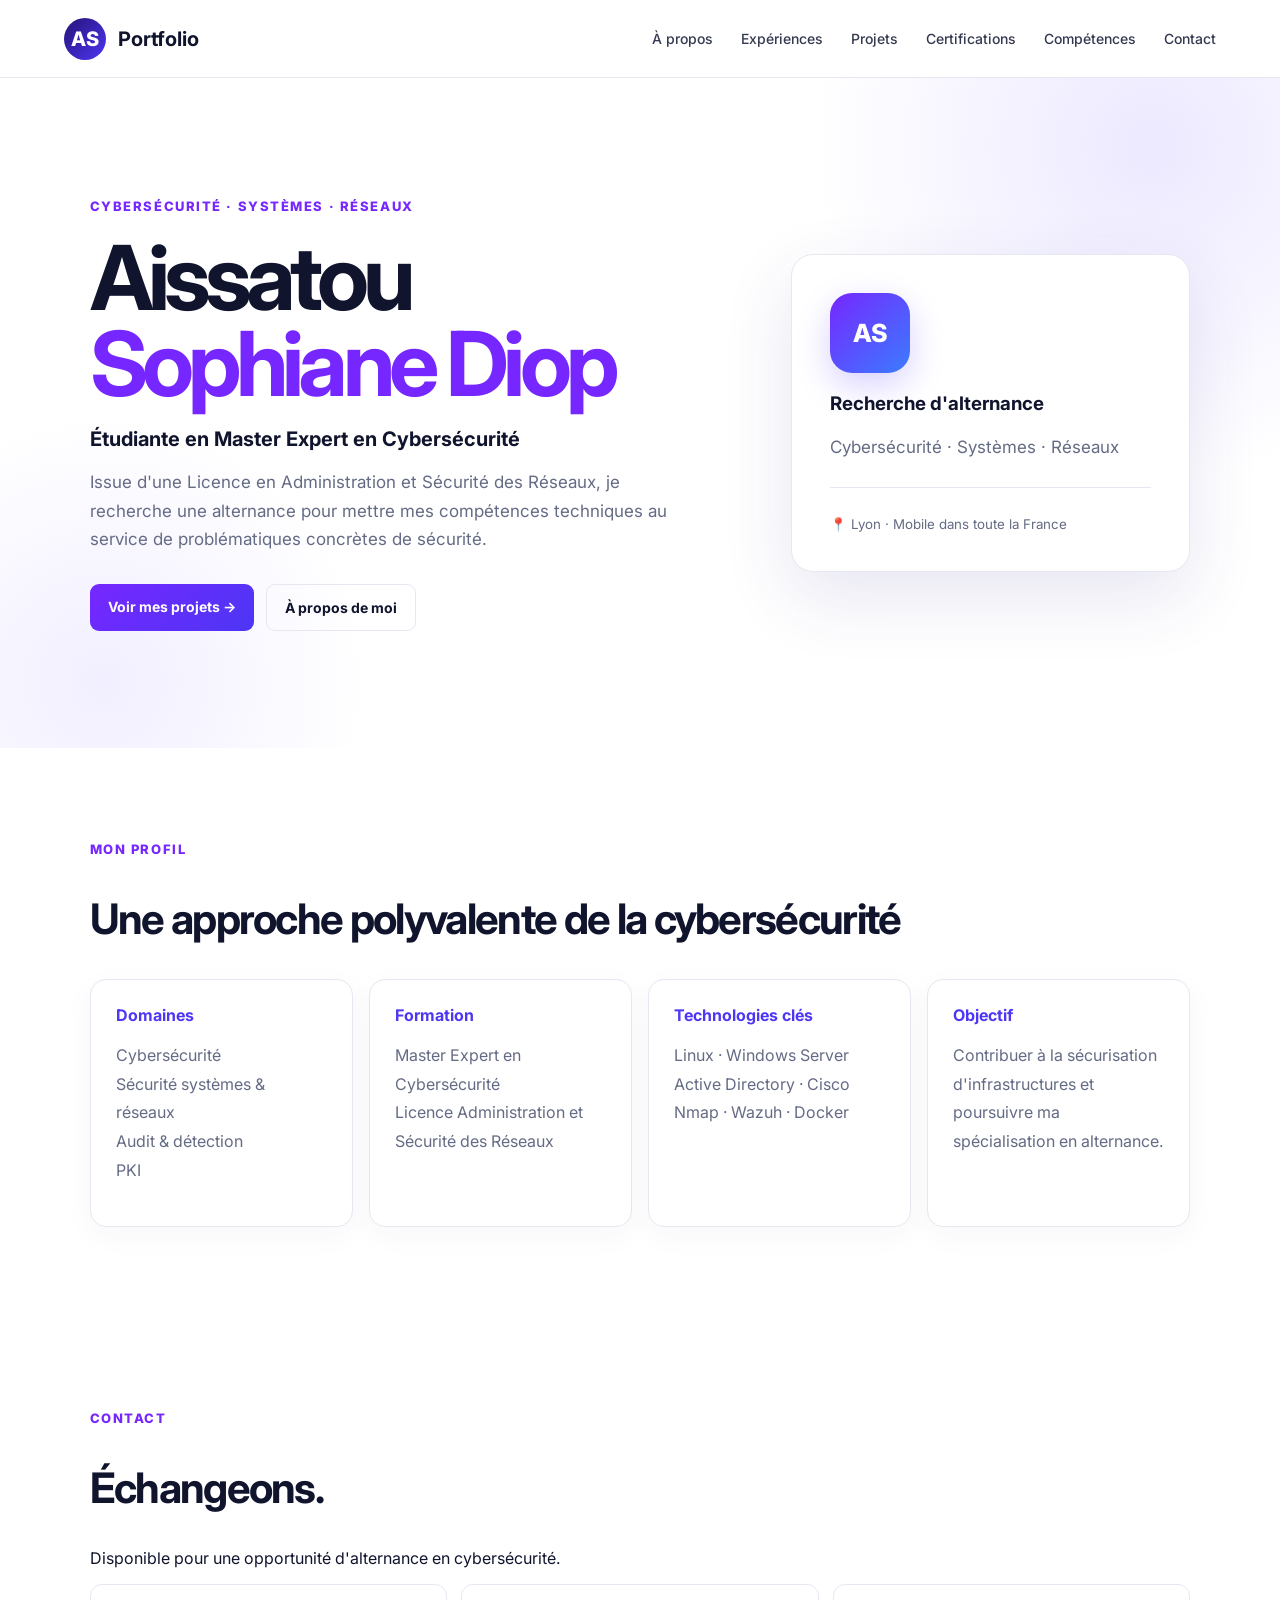
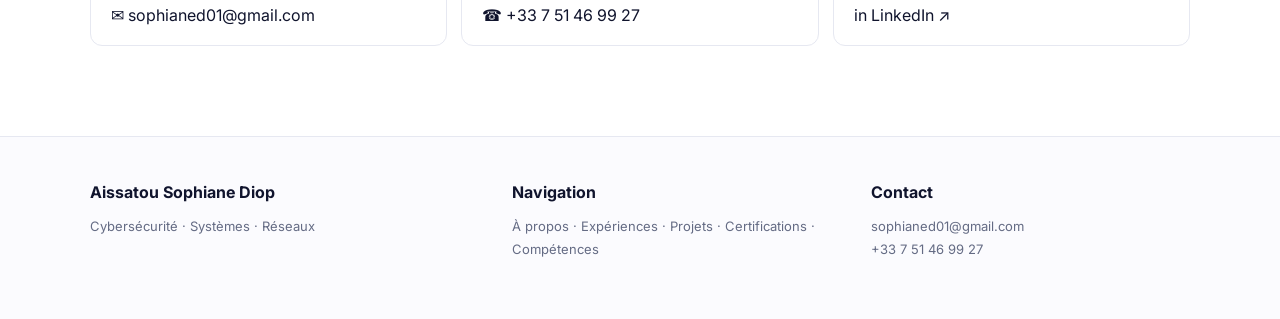
==== commit 3cfcbd0e: "Add files via upload" ====
--- a/index.html
+++ b/index.html
@@ -1,83 +1,17 @@
-<!doctype html>
-<html lang="fr">
-<head>
-<meta charset="utf-8">
-<meta name="viewport" content="width=device-width,initial-scale=1">
-<meta name="theme-color" content="#07100f">
-<title>Aissatou Sophiane Diop | Cybersécurité</title>
-<meta name="description" content="Portfolio cybersécurité d&#x27;Aissatou Sophiane Diop.">
-<link rel="preconnect" href="https://fonts.googleapis.com">
-<link rel="preconnect" href="https://fonts.gstatic.com" crossorigin>
-<link href="https://fonts.googleapis.com/css2?family=DM+Mono:wght@300;400;500&family=Manrope:wght@400;500;600;700;800&display=swap" rel="stylesheet">
-<link rel="stylesheet" href="styles.css">
-</head>
-<body>
-<div class="ambient a1"></div><div class="ambient a2"></div>
-
-<header class="site-header">
-  <a class="logo" href="index.html" aria-label="Accueil">ASD<span>°</span></a>
-  <button class="menu-btn" aria-label="Ouvrir le menu">MENU</button>
-  <nav class="nav-links">
-    <a href="apropos.html">À propos</a>
-    <a href="experiences.html">Expériences</a>
-    <a href="projets.html">Projets</a>
-    <a href="certifications.html">Certifs</a>
-    <a href="competences.html">Compétences</a>
-    <a class="contact-link" href="index.html#contact">Contact</a>
-  </nav>
-</header>
-
-<main>
-<section class="home-hero">
-  <div class="hero-kicker reveal"><span></span> PORTFOLIO · CYBERSÉCURITÉ</div>
-  <div class="hero-grid">
-    <div class="reveal">
-      <h1>Aissatou<br><em>Sophiane</em> Diop.</h1>
-      <p class="hero-copy">Systèmes, réseaux et cybersécurité — de l'analyse à la sécurisation d'infrastructures.</p>
-      <div class="hero-actions">
-        <a class="button solid" href="projets.html">Explorer mes projets <b>↗</b></a>
-        <a class="button" href="experiences.html">Voir mon parcours</a>
-      </div>
-    </div>
-    <aside class="status-card reveal">
-      <p class="mono muted">PROFILE.STATUS</p>
-      <div class="status-line"><i></i><strong>Recherche d'alternance</strong></div>
-      <dl>
-        <div><dt>Formation</dt><dd>Master Expert en Cybersécurité</dd></div>
-        <div><dt>Base</dt><dd>Lyon</dd></div>
-        <div><dt>Mobilité</dt><dd>France</dd></div>
-        <div><dt>Focus</dt><dd>Cyber · Systèmes · Réseaux</dd></div>
-      </dl>
-    </aside>
-  </div>
-  <div class="scroll-note">SCROLL TO EXPLORE ↓</div>
-</section>
-
-<section class="section intro reveal">
-  <p class="section-no">01</p>
-  <div><p class="overline">À PROPOS</p><h2>Comprendre l'infrastructure.<br><span>Réduire le risque.</span></h2></div>
-  <div class="intro-copy"><p>Issue d'une Licence en Administration et Sécurité des Réseaux, je poursuis un Master Expert en Cybersécurité. Mon parcours combine administration, réseau, audit et sécurisation.</p><a class="arrow-link" href="apropos.html">Découvrir mon profil →</a></div>
-</section>
-
-<section class="section reveal">
-  <div class="section-title"><div><p class="overline">SÉLECTION</p><h2>Projets <span>phares.</span></h2></div><a class="arrow-link" href="projets.html">Tous les projets →</a></div>
-  <div class="project-showcase">
-    <a href="projets.html" class="project-row"><span>01</span><div><small>PKI · CRYPTOGRAPHIE</small><h3>Infrastructure PKI avec EJBCA</h3></div><b>↗</b></a>
-    <a href="projets.html" class="project-row"><span>02</span><div><small>NETWORK SECURITY</small><h3>Attaques & sécurité des switches</h3></div><b>↗</b></a>
-    <a href="projets.html" class="project-row"><span>03</span><div><small>AUDIT · DETECTION</small><h3>Audit & détection d'intrusions</h3></div><b>↗</b></a>
-  </div>
-</section>
-
-<section class="section cta reveal" id="contact">
-  <p class="overline">CONTACT</p>
-  <h2>Une opportunité ?<br><span>Parlons-en.</span></h2>
-  <div class="contact-grid">
-    <a href="mailto:sophianed01@gmail.com">sophianed01@gmail.com <b>↗</b></a>
-    <a href="tel:+33751469927">+33 7 51 46 99 27 <b>↗</b></a>
-    <a target="_blank" rel="noopener" href="https://www.linkedin.com/in/aissatou-sophiane-diop/">LinkedIn <b>↗</b></a>
-  </div>
-</section>
-</main>
-<footer><span>© <b id="year"></b> Aissatou Sophiane Diop</span><span>CYBERSECURITY · LYON · MOBILE FRANCE</span></footer>
-<script src="script.js"></script>
-</body></html>+<!doctype html><html lang="fr"><head><meta charset="utf-8"><meta name="viewport" content="width=device-width,initial-scale=1">
+<title>Aissatou Sophiane Diop | Index</title><meta name="description" content="Portfolio cybersécurité d'Aissatou Sophiane Diop">
+<link rel="preconnect" href="https://fonts.googleapis.com"><link rel="preconnect" href="https://fonts.gstatic.com" crossorigin>
+<link href="https://fonts.googleapis.com/css2?family=Inter:wght@400;500;600;700;800&display=swap" rel="stylesheet"><link rel="stylesheet" href="styles.css"></head>
+<body><header class="header">
+<a class="brand" href="index.html"><span>AS</span><b>Portfolio</b></a>
+<button class="menu" aria-label="Menu">☰</button>
+<nav>
+<a href="apropos.html">À propos</a><a href="experiences.html">Expériences</a><a href="projets.html">Projets</a><a href="certifications.html">Certifications</a><a href="competences.html">Compétences</a><a href="index.html#contact">Contact</a>
+</nav></header><main>
+<section class="hero"><div><span class="eyebrow">CYBERSÉCURITÉ · SYSTÈMES · RÉSEAUX</span><h1>Aissatou<br><em>Sophiane Diop</em></h1>
+<h2>Étudiante en Master Expert en Cybersécurité</h2><p>Issue d'une Licence en Administration et Sécurité des Réseaux, je recherche une alternance pour mettre mes compétences techniques au service de problématiques concrètes de sécurité.</p>
+<div class="actions"><a class="primary" href="projets.html">Voir mes projets →</a><a class="secondary" href="apropos.html">À propos de moi</a></div></div>
+<div class="hero-card"><div class="orb">AS</div><h3>Recherche d'alternance</h3><p>Cybersécurité · Systèmes · Réseaux</p><hr><small>📍 Lyon · Mobile dans toute la France</small></div></section>
+<section class="section"><div class="title"><span>MON PROFIL</span><h2>Une approche polyvalente de la cybersécurité</h2></div>
+<div class="four"><div class="info"><b>Domaines</b><p>Cybersécurité<br>Sécurité systèmes & réseaux<br>Audit & détection<br>PKI</p></div><div class="info"><b>Formation</b><p>Master Expert en Cybersécurité<br>Licence Administration et Sécurité des Réseaux</p></div><div class="info"><b>Technologies clés</b><p>Linux · Windows Server<br>Active Directory · Cisco<br>Nmap · Wazuh · Docker</p></div><div class="info"><b>Objectif</b><p>Contribuer à la sécurisation d'infrastructures et poursuivre ma spécialisation en alternance.</p></div></div></section>
+<section class="section" id="contact"><div class="title"><span>CONTACT</span><h2>Échangeons.</h2><p>Disponible pour une opportunité d'alternance en cybersécurité.</p></div><div class="contact"><a href="mailto:sophianed01@gmail.com">✉ sophianed01@gmail.com</a><a href="tel:+33751469927">☎ +33 7 51 46 99 27</a><a target="_blank" rel="noopener" href="https://www.linkedin.com/in/aissatou-sophiane-diop/">in LinkedIn ↗</a></div></section></main><footer><div><b>Aissatou Sophiane Diop</b><p>Cybersécurité · Systèmes · Réseaux</p></div><div><b>Navigation</b><p>À propos · Expériences · Projets · Certifications · Compétences</p></div><div><b>Contact</b><p>sophianed01@gmail.com<br>+33 7 51 46 99 27</p></div></footer><script src="script.js"></script></body></html>
--- a/styles.css
+++ b/styles.css
@@ -1,15 +1,3 @@
 
-:root{--bg:#07100f;--panel:#0b1715;--panel2:#0e1d1a;--ink:#f0f5f1;--muted:#91a39e;--line:#20312d;--mint:#76f7c8;--soft:#c5d3cf}
-*{box-sizing:border-box}html{scroll-behavior:smooth}body{margin:0;background:var(--bg);color:var(--ink);font-family:Manrope,sans-serif;overflow-x:hidden}body:before{content:"";position:fixed;inset:0;pointer-events:none;background-image:linear-gradient(rgba(255,255,255,.018) 1px,transparent 1px),linear-gradient(90deg,rgba(255,255,255,.018) 1px,transparent 1px);background-size:48px 48px;mask-image:linear-gradient(to bottom,black,transparent 80%)}.ambient{position:fixed;border-radius:50%;filter:blur(120px);opacity:.09;pointer-events:none}.a1{width:500px;height:500px;background:var(--mint);top:-250px;right:-150px}.a2{width:380px;height:380px;background:#2a7c67;bottom:-180px;left:-180px}
-.site-header{height:88px;display:flex;align-items:center;padding:0 5.5vw;border-bottom:1px solid var(--line);background:rgba(7,16,15,.86);backdrop-filter:blur(18px);position:sticky;top:0;z-index:20}.logo{font-weight:800;font-size:25px;letter-spacing:-.06em;color:white;text-decoration:none;margin-right:auto}.logo span{color:var(--mint)}.nav-links{display:flex;align-items:center;gap:27px}.nav-links a{color:#b6c4c0;text-decoration:none;font-size:13px;font-weight:600}.nav-links a:hover{color:var(--mint)}.contact-link{border:1px solid #365049;padding:11px 16px;border-radius:99px}.menu-btn{display:none;background:none;border:0;color:white;font:12px "DM Mono"}
-.home-hero{min-height:calc(100vh - 88px);padding:10vh 7vw 5vh;display:flex;flex-direction:column;justify-content:center}.hero-kicker,.overline,.mono{font:500 11px "DM Mono";letter-spacing:.16em;color:var(--mint)}.hero-kicker span{display:inline-block;width:28px;height:1px;background:var(--mint);vertical-align:middle;margin-right:10px}.hero-grid{display:grid;grid-template-columns:1.3fr .7fr;gap:8vw;align-items:center}.home-hero h1,.page-hero h1{font-size:clamp(62px,8.6vw,138px);line-height:.84;letter-spacing:-.075em;margin:28px 0 35px}.home-hero h1 em{font-style:normal;color:var(--mint)}.hero-copy{font-size:18px;color:var(--muted);line-height:1.7;max-width:630px}.hero-actions{display:flex;gap:12px;margin-top:34px}.button{padding:14px 18px;border:1px solid var(--line);border-radius:6px;color:white;text-decoration:none;font-size:13px;font-weight:700}.button.solid{background:var(--mint);color:#05100c;border-color:var(--mint)}.button b{margin-left:12px}.status-card{border:1px solid var(--line);background:linear-gradient(145deg,rgba(14,29,26,.9),rgba(8,18,16,.65));padding:28px;border-radius:3px;box-shadow:0 40px 100px rgba(0,0,0,.22)}.muted{color:var(--muted)}.status-line{display:flex;align-items:center;gap:10px;padding:18px 0 24px;border-bottom:1px solid var(--line)}.status-line i{width:9px;height:9px;background:var(--mint);border-radius:50%;box-shadow:0 0 18px var(--mint)}.status-card dl{margin:0}.status-card dl div{display:grid;grid-template-columns:100px 1fr;gap:15px;padding:15px 0;border-bottom:1px solid rgba(32,49,45,.7)}dt{color:var(--muted);font-size:12px}dd{margin:0;font-size:13px}.scroll-note{font:10px "DM Mono";color:#5d716b;margin-top:auto;padding-top:55px}
-.section{padding:100px 7vw;border-top:1px solid var(--line);position:relative}.section-no{font:12px "DM Mono";color:var(--mint)}.intro{display:grid;grid-template-columns:.15fr 1fr .75fr;gap:45px}.section h2,.section-title h2,.cta h2{font-size:clamp(38px,5vw,72px);line-height:1;letter-spacing:-.055em;margin:12px 0}.section h2 span,.page-hero h1 span,.cta h2 span{color:var(--mint)}.intro-copy,.body-copy{color:var(--muted);line-height:1.85}.arrow-link{color:var(--ink);text-decoration:none;border-bottom:1px solid #4a5f59;padding-bottom:4px;font-size:13px}.section-title{display:flex;justify-content:space-between;align-items:end;margin-bottom:40px}.project-showcase{border-top:1px solid var(--line)}.project-row{display:grid;grid-template-columns:80px 1fr 30px;align-items:center;padding:28px 8px;border-bottom:1px solid var(--line);color:white;text-decoration:none;transition:.2s}.project-row:hover{padding-left:20px;background:rgba(118,247,200,.035)}.project-row>span,.project-row small{font:11px "DM Mono";color:var(--muted)}.project-row h3{font-size:clamp(20px,2.5vw,33px);margin:6px 0}.project-row b{color:var(--mint)}
-.cta{padding-top:130px;padding-bottom:130px}.contact-grid{display:grid;grid-template-columns:repeat(3,1fr);gap:12px;margin-top:55px}.contact-grid a{padding:22px;border:1px solid var(--line);color:white;text-decoration:none;display:flex;justify-content:space-between}.contact-grid a:hover{border-color:var(--mint);color:var(--mint)}
-.page-hero{padding:13vh 7vw 9vh;min-height:590px;display:flex;flex-direction:column;justify-content:end}.page-hero h1{font-size:clamp(58px,8vw,115px)}.page-hero>p:last-child{max-width:670px;color:var(--muted);font-size:18px;line-height:1.7}.about-grid{display:grid;grid-template-columns:1fr .8fr;gap:10vw}.big-quote{font-size:clamp(28px,4vw,52px);font-weight:700;line-height:1.25;letter-spacing:-.04em}.education{display:grid;grid-template-columns:1fr 1fr;border-top:1px solid var(--line)}.education>div{padding:30px 0;border-bottom:1px solid var(--line)}.education>div:first-child{border-right:1px solid var(--line);padding-right:35px}.education>div:last-child{padding-left:35px}.education span,.year{font:11px "DM Mono";color:var(--mint)}.education h3{font-size:24px}.education p{color:var(--muted)}
-.timeline article{display:grid;grid-template-columns:170px 1fr;padding:48px 0;border-top:1px solid var(--line)}.timeline article:last-child{border-bottom:1px solid var(--line)}.exp{max-width:800px}.exp h2{font-size:clamp(27px,3.5vw,45px);margin:8px 0 14px}.exp>p:not(.overline),.project-detail>div>p:not(.overline){color:var(--muted);line-height:1.75}.chips{display:flex;flex-wrap:wrap;gap:8px;margin-top:22px}.chips span,.skill-cloud span{font:11px "DM Mono";border:1px solid var(--line);padding:8px 10px;color:#c0ceca;background:rgba(255,255,255,.015)}.note,.disclaimer{color:var(--muted);font-size:12px}
-.project-list{padding-top:0}.project-detail{display:grid;grid-template-columns:150px 1fr;gap:30px;padding:55px 0;border-top:1px solid var(--line)}.project-detail:last-child{border-bottom:1px solid var(--line)}.project-num{font:42px "DM Mono";color:#2e4841}.project-detail h2{font-size:clamp(31px,4vw,58px);margin:8px 0 16px}.project-detail>div:last-child{max-width:850px}
-.cert-grid{display:grid;grid-template-columns:repeat(3,1fr);gap:14px}.cert{min-height:360px;border:1px solid var(--line);background:linear-gradient(145deg,var(--panel2),var(--panel));padding:28px;display:flex;flex-direction:column;justify-content:space-between}.cert-icon{width:78px;height:78px;border:1px solid #39534c;display:grid;place-items:center;font:700 11px "DM Mono";color:var(--mint);transform:rotate(-3deg)}.cert h2{font-size:24px;line-height:1.25}.cert p:last-child{color:var(--muted)}.disclaimer{padding-top:30px;padding-bottom:30px}
-.skill-grid{display:grid;grid-template-columns:repeat(3,1fr);gap:12px}.skill-card{border:1px solid var(--line);padding:28px;min-height:285px;background:rgba(11,23,21,.55)}.skill-index{font:11px "DM Mono";color:#4b6b62}.skill-card h2{font-size:23px;line-height:1.2;margin:35px 0 25px}.skill-cloud{display:flex;flex-wrap:wrap;gap:7px}.soft{display:grid;grid-template-columns:.8fr 1.2fr;gap:9vw}.soft-list{display:flex;flex-direction:column}.soft-list span{padding:19px 0;border-top:1px solid var(--line);font-size:16px}.soft-list span:last-child{border-bottom:1px solid var(--line)}
-footer{display:flex;justify-content:space-between;padding:28px 7vw;border-top:1px solid var(--line);font:10px "DM Mono";color:#60736e}
-.reveal{opacity:0;transform:translateY(18px);transition:.7s ease}.reveal.visible{opacity:1;transform:none}
-@media(max-width:900px){.nav-links{display:none;position:absolute;top:88px;left:0;right:0;padding:25px 5.5vw;background:#081311;border-bottom:1px solid var(--line);flex-direction:column;align-items:flex-start}.nav-links.open{display:flex}.menu-btn{display:block}.hero-grid,.intro,.about-grid,.soft{grid-template-columns:1fr}.status-card{margin-top:30px}.home-hero h1{font-size:clamp(58px,16vw,100px)}.section{padding:75px 6vw}.section-title{align-items:flex-start;flex-direction:column;gap:20px}.contact-grid,.cert-grid,.skill-grid{grid-template-columns:1fr}.education{grid-template-columns:1fr}.education>div:first-child{border-right:0;padding-right:0}.education>div:last-child{padding-left:0}.timeline article,.project-detail{grid-template-columns:1fr;gap:14px}.page-hero{padding:90px 6vw 60px;min-height:480px}.project-row{grid-template-columns:45px 1fr 20px}footer{flex-direction:column;gap:8px}}
+:root{--blue:#4d36f5;--violet:#7627ff;--ink:#10142d;--muted:#646b84;--line:#e6e8f1;--soft:#f7f8ff;--lav:#f0edff}*{box-sizing:border-box}body{margin:0;font-family:Inter,sans-serif;color:var(--ink);background:#fff}.header{height:78px;padding:0 5vw;display:flex;align-items:center;border-bottom:1px solid var(--line);position:sticky;top:0;background:rgba(255,255,255,.94);backdrop-filter:blur(15px);z-index:20}.brand{display:flex;align-items:center;gap:12px;color:var(--ink);text-decoration:none;font-size:20px;margin-right:auto}.brand span{width:42px;height:42px;border-radius:50%;display:grid;place-items:center;background:linear-gradient(135deg,#251376,var(--blue));color:white;font-weight:800}.header nav{display:flex;gap:28px;align-items:center}.header nav a{text-decoration:none;color:#343951;font-size:14px;font-weight:500}.header nav a:hover{color:var(--blue)}.menu{display:none;border:0;background:none;font-size:22px}.hero{min-height:670px;padding:100px 7vw;display:grid;grid-template-columns:1.2fr .8fr;gap:8vw;align-items:center;background:radial-gradient(circle at 90% 10%,#ece9ff 0,transparent 26%),radial-gradient(circle at 8% 90%,#f1efff 0,transparent 20%)}.eyebrow,.pagehead>span,.title>span{color:var(--violet);font-size:13px;font-weight:800;letter-spacing:.12em}.hero h1,.pagehead h1{font-size:clamp(54px,7vw,100px);line-height:.96;letter-spacing:-.065em;margin:20px 0}.hero h1 em,.pagehead h1 em{font-style:normal;color:var(--violet)}.hero h2{font-size:20px}.hero>div>p,.pagehead>p{font-size:17px;color:var(--muted);line-height:1.7;max-width:750px}.actions{display:flex;gap:12px;margin-top:30px}.actions a{padding:14px 18px;border-radius:9px;text-decoration:none;font-weight:700;font-size:14px}.primary{background:linear-gradient(135deg,var(--violet),var(--blue));color:white}.secondary{border:1px solid var(--line);color:var(--ink)}.hero-card{background:white;border:1px solid var(--line);border-radius:22px;padding:38px;box-shadow:0 25px 70px rgba(60,50,150,.12)}.orb{width:80px;height:80px;border-radius:22px;display:grid;place-items:center;color:white;font-size:25px;font-weight:800;background:linear-gradient(135deg,var(--violet),#3b7cff);box-shadow:0 12px 35px #d8d0ff}.hero-card p,.hero-card small{color:var(--muted)}.hero-card hr{border:0;border-top:1px solid var(--line);margin:25px 0}.section{padding:90px 7vw}.title h2{font-size:42px;letter-spacing:-.04em}.four{display:grid;grid-template-columns:repeat(4,1fr);gap:16px;margin-top:35px}.info,.vision,.sidecard{border:1px solid var(--line);border-radius:16px;padding:25px;background:white;box-shadow:0 8px 30px rgba(42,35,100,.04)}.info b,.vision span,.sidecard b{color:var(--blue)}.info p,.vision p,.sidecard p{color:var(--muted);line-height:1.8}.contact{display:grid;grid-template-columns:repeat(3,1fr);gap:14px}.contact a{padding:20px;border:1px solid var(--line);border-radius:12px;text-decoration:none;color:var(--ink)}.contact a:hover{border-color:#b7aaff;color:var(--violet)}.pagehead{padding:100px 7vw 60px;background:radial-gradient(circle at 75% 0,#efecff,transparent 32%)}.pagehead h1{font-size:clamp(45px,6vw,78px)}.two{display:grid;grid-template-columns:1fr .75fr;gap:8vw}.two h2{font-size:40px}.two>div>p{color:var(--muted);line-height:1.8}.vision h3{font-size:30px}.edu{display:grid;grid-template-columns:1fr 1fr;gap:16px}.edu article{padding:30px;border:1px solid var(--line);border-radius:16px}.edu b,.certs small{color:var(--violet);font-size:12px}.edu p{color:var(--muted)}.exp-layout{display:grid;grid-template-columns:1fr 280px;gap:28px}.timeline{display:flex;flex-direction:column;gap:18px}.exp{display:grid;grid-template-columns:75px 1fr;gap:18px}.year{height:36px;border-radius:18px;background:var(--lav);color:var(--violet);display:grid;place-items:center;font-weight:800;font-size:13px}.expbody{border:1px solid var(--line);border-radius:16px;padding:26px;box-shadow:0 7px 25px rgba(40,30,100,.04)}.exp-top{display:flex;justify-content:space-between;gap:20px}.exp-top h2{margin:0}.exp-top p,.expbody li{color:var(--muted)}.exp-top>b{height:max-content;padding:7px 13px;border-radius:18px;background:var(--lav);color:var(--blue);font-size:12px}.expbody li{margin:9px 0}.tags{display:flex;flex-wrap:wrap;gap:8px;margin-top:20px}.tags span,.tags i{font-style:normal;padding:7px 10px;border-radius:8px;background:var(--soft);color:#424965;font-size:11px}.exp-layout aside{display:flex;flex-direction:column;gap:16px}.projects{display:grid;grid-template-columns:repeat(2,1fr);gap:18px}.pcard{padding:32px;border:1px solid var(--line);border-radius:18px;box-shadow:0 8px 30px rgba(40,30,100,.04)}.pcard>span{color:var(--violet);font-size:12px;font-weight:800}.pcard h2{font-size:27px}.pcard>p{color:var(--muted);line-height:1.7}.certs{display:grid;grid-template-columns:repeat(3,1fr);gap:18px}.certs article{min-height:300px;border:1px solid var(--line);border-radius:18px;padding:30px;display:flex;flex-direction:column;justify-content:flex-end;background:linear-gradient(145deg,#fff,#f9f8ff)}.certlogo{width:75px;height:75px;border-radius:20px;background:var(--lav);color:var(--violet);display:grid;place-items:center;font-weight:800;margin-bottom:auto}.certs p{color:var(--muted)}.skillgrid{display:grid;grid-template-columns:repeat(3,1fr);gap:18px;background:#fafbff}.skill{border:1px solid var(--line);border-radius:16px;background:white;padding:28px;min-height:310px;box-shadow:0 8px 28px rgba(40,30,100,.04)}.skicon{width:45px;height:45px;border-radius:12px;background:var(--lav);color:var(--violet);display:grid;place-items:center;font-size:20px}.skill h2{font-size:22px;border-bottom:1px solid var(--line);padding-bottom:18px}.skillitems{display:flex;flex-direction:column;gap:12px}.skillitems span{font-size:14px;color:#343951}.skillitems span:before{content:"◇";color:var(--blue);margin-right:10px}.soft{border-top:4px solid var(--violet)}footer{padding:45px 7vw;display:grid;grid-template-columns:1.2fr 1fr 1fr;gap:40px;border-top:1px solid var(--line);background:#fbfbfe}footer p{color:var(--muted);line-height:1.8;font-size:13px}
+@media(max-width:900px){.header nav{display:none;position:absolute;top:78px;left:0;right:0;background:white;padding:25px;flex-direction:column;align-items:flex-start;border-bottom:1px solid var(--line)}.header nav.open{display:flex}.menu{display:block}.hero,.two,.exp-layout{grid-template-columns:1fr}.four,.projects,.certs,.skillgrid,.contact,.edu{grid-template-columns:1fr}.hero{padding:70px 6vw}.pagehead,.section{padding-left:6vw;padding-right:6vw}.exp{grid-template-columns:1fr}.year{width:75px}.exp-layout aside{grid-row:1}.hero h1{font-size:56px}footer{grid-template-columns:1fr}}
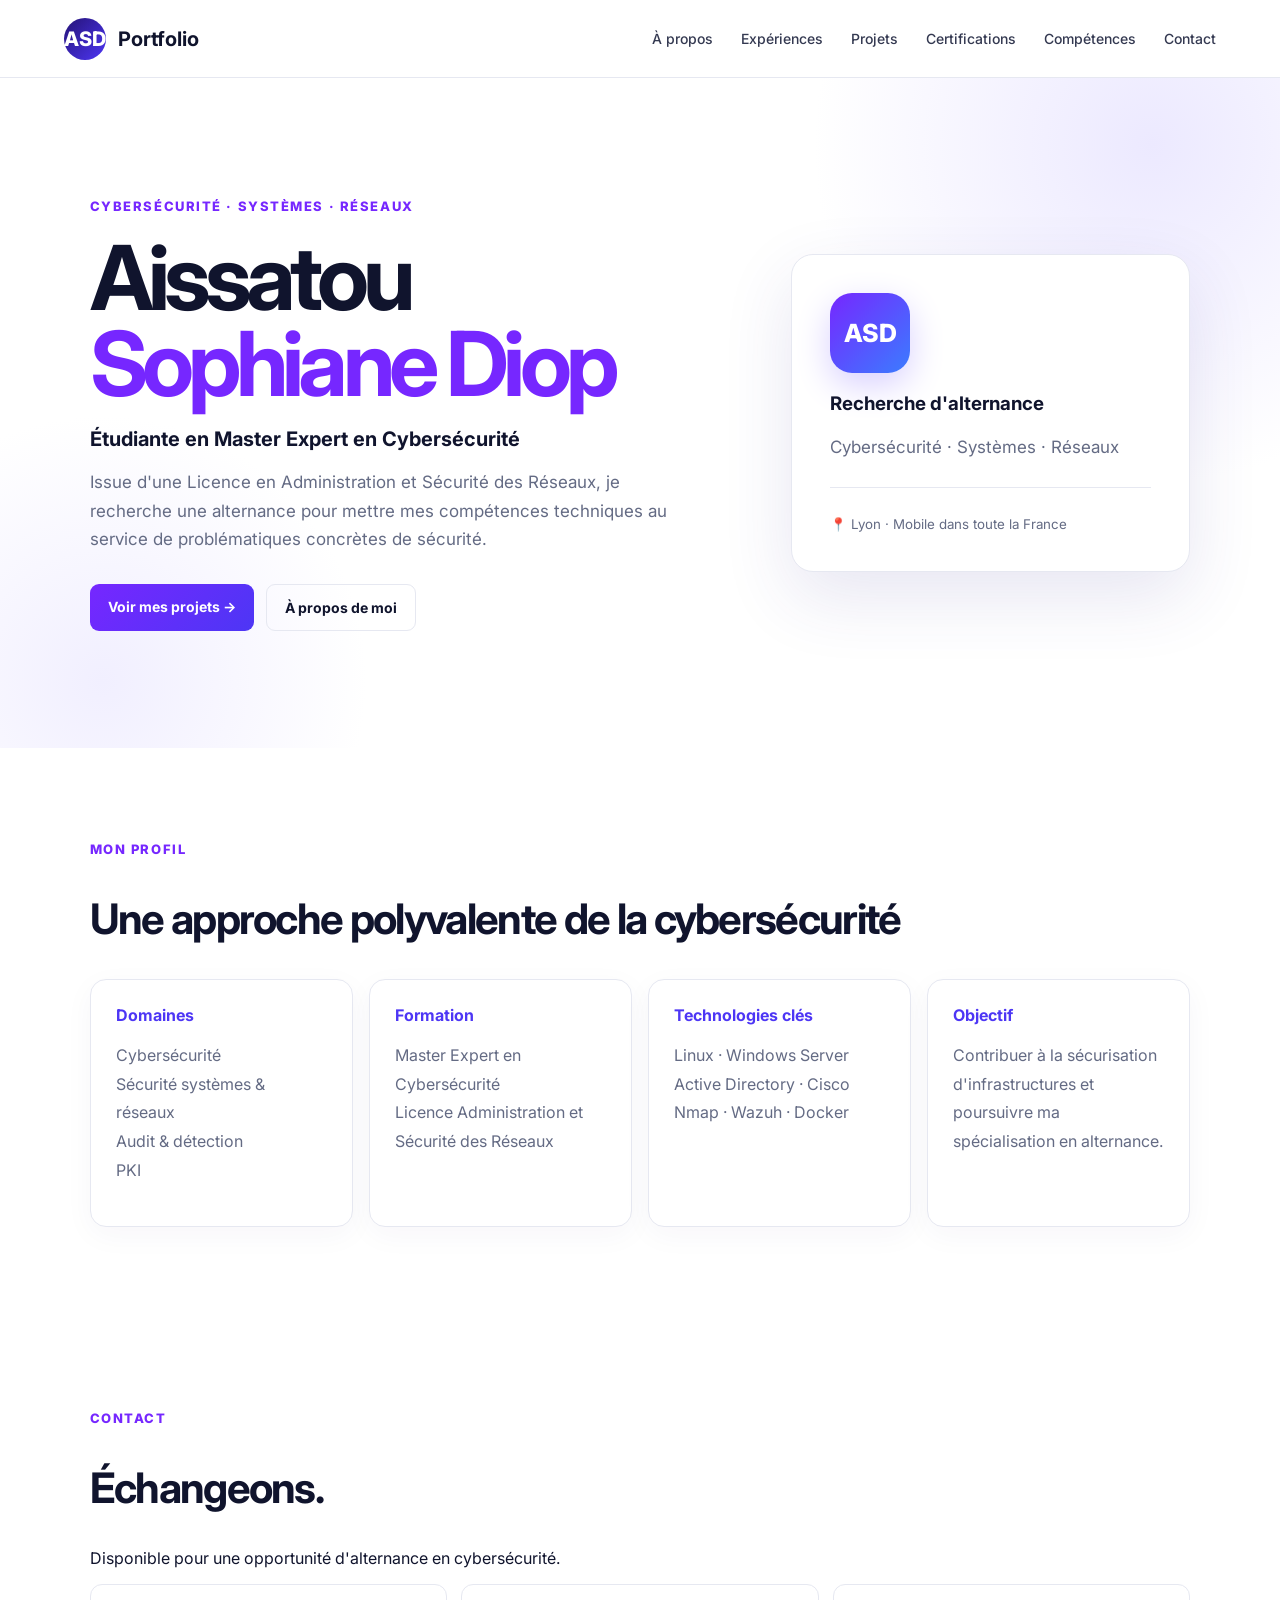
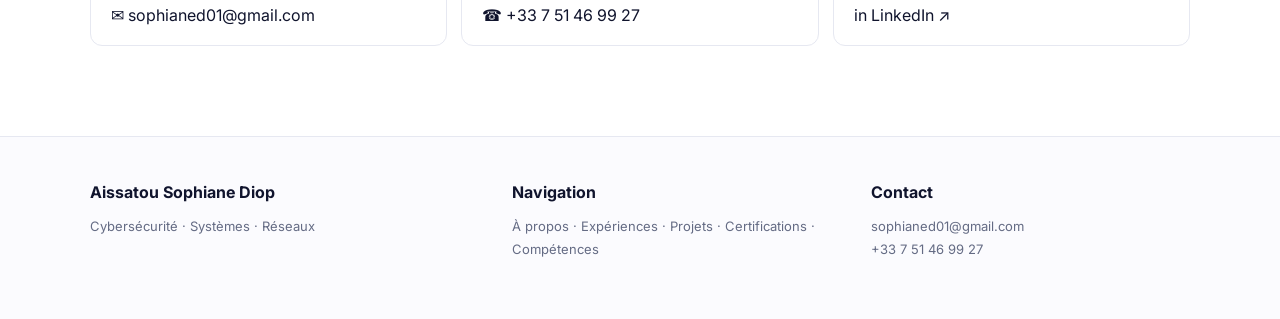
==== commit 93c680f3: "Add files via upload" ====
--- a/index.html
+++ b/index.html
@@ -3,7 +3,7 @@
 <link rel="preconnect" href="https://fonts.googleapis.com"><link rel="preconnect" href="https://fonts.gstatic.com" crossorigin>
 <link href="https://fonts.googleapis.com/css2?family=Inter:wght@400;500;600;700;800&display=swap" rel="stylesheet"><link rel="stylesheet" href="styles.css"></head>
 <body><header class="header">
-<a class="brand" href="index.html"><span>AS</span><b>Portfolio</b></a>
+<a class="brand" href="index.html"><span>ASD</span><b>Portfolio</b></a>
 <button class="menu" aria-label="Menu">☰</button>
 <nav>
 <a href="apropos.html">À propos</a><a href="experiences.html">Expériences</a><a href="projets.html">Projets</a><a href="certifications.html">Certifications</a><a href="competences.html">Compétences</a><a href="index.html#contact">Contact</a>
@@ -11,7 +11,7 @@
 <section class="hero"><div><span class="eyebrow">CYBERSÉCURITÉ · SYSTÈMES · RÉSEAUX</span><h1>Aissatou<br><em>Sophiane Diop</em></h1>
 <h2>Étudiante en Master Expert en Cybersécurité</h2><p>Issue d'une Licence en Administration et Sécurité des Réseaux, je recherche une alternance pour mettre mes compétences techniques au service de problématiques concrètes de sécurité.</p>
 <div class="actions"><a class="primary" href="projets.html">Voir mes projets →</a><a class="secondary" href="apropos.html">À propos de moi</a></div></div>
-<div class="hero-card"><div class="orb">AS</div><h3>Recherche d'alternance</h3><p>Cybersécurité · Systèmes · Réseaux</p><hr><small>📍 Lyon · Mobile dans toute la France</small></div></section>
+<div class="hero-card"><div class="orb">ASD</div><h3>Recherche d'alternance</h3><p>Cybersécurité · Systèmes · Réseaux</p><hr><small>📍 Lyon · Mobile dans toute la France</small></div></section>
 <section class="section"><div class="title"><span>MON PROFIL</span><h2>Une approche polyvalente de la cybersécurité</h2></div>
 <div class="four"><div class="info"><b>Domaines</b><p>Cybersécurité<br>Sécurité systèmes & réseaux<br>Audit & détection<br>PKI</p></div><div class="info"><b>Formation</b><p>Master Expert en Cybersécurité<br>Licence Administration et Sécurité des Réseaux</p></div><div class="info"><b>Technologies clés</b><p>Linux · Windows Server<br>Active Directory · Cisco<br>Nmap · Wazuh · Docker</p></div><div class="info"><b>Objectif</b><p>Contribuer à la sécurisation d'infrastructures et poursuivre ma spécialisation en alternance.</p></div></div></section>
 <section class="section" id="contact"><div class="title"><span>CONTACT</span><h2>Échangeons.</h2><p>Disponible pour une opportunité d'alternance en cybersécurité.</p></div><div class="contact"><a href="mailto:sophianed01@gmail.com">✉ sophianed01@gmail.com</a><a href="tel:+33751469927">☎ +33 7 51 46 99 27</a><a target="_blank" rel="noopener" href="https://www.linkedin.com/in/aissatou-sophiane-diop/">in LinkedIn ↗</a></div></section></main><footer><div><b>Aissatou Sophiane Diop</b><p>Cybersécurité · Systèmes · Réseaux</p></div><div><b>Navigation</b><p>À propos · Expériences · Projets · Certifications · Compétences</p></div><div><b>Contact</b><p>sophianed01@gmail.com<br>+33 7 51 46 99 27</p></div></footer><script src="script.js"></script></body></html>
